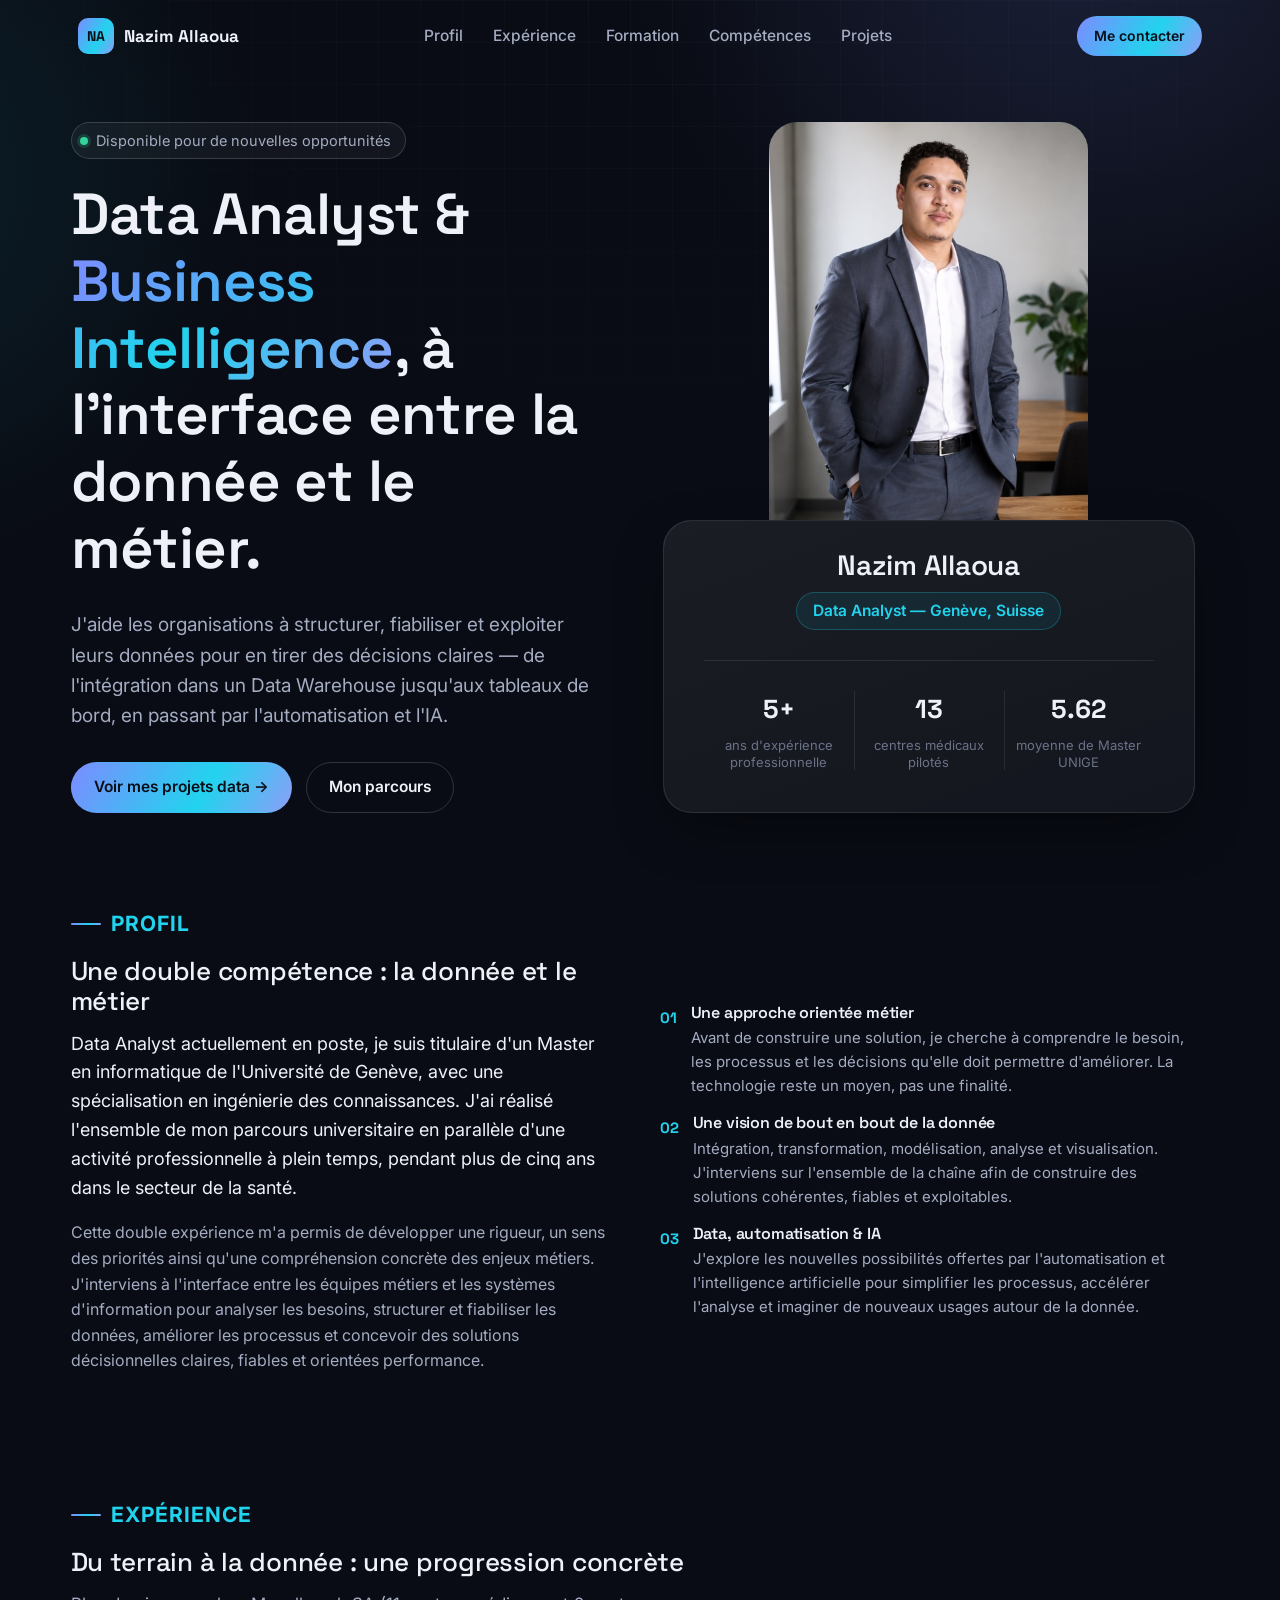
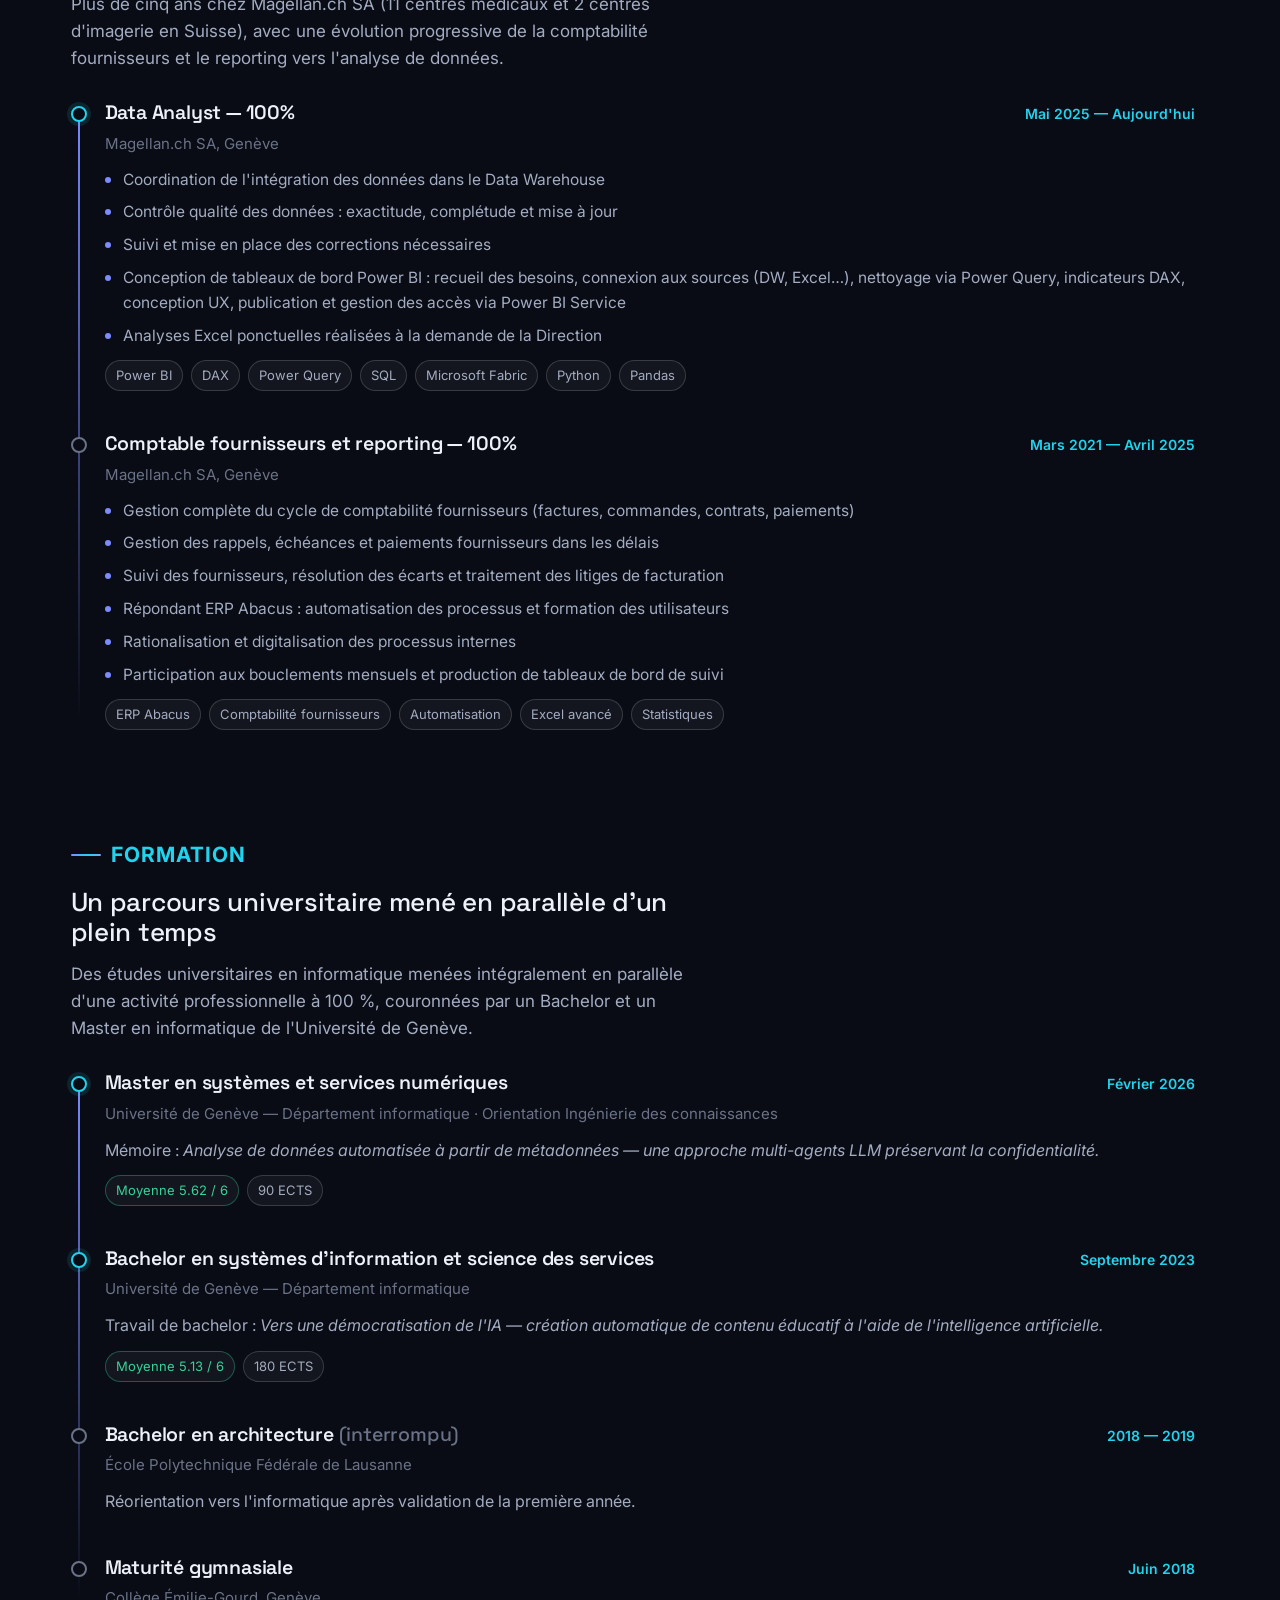
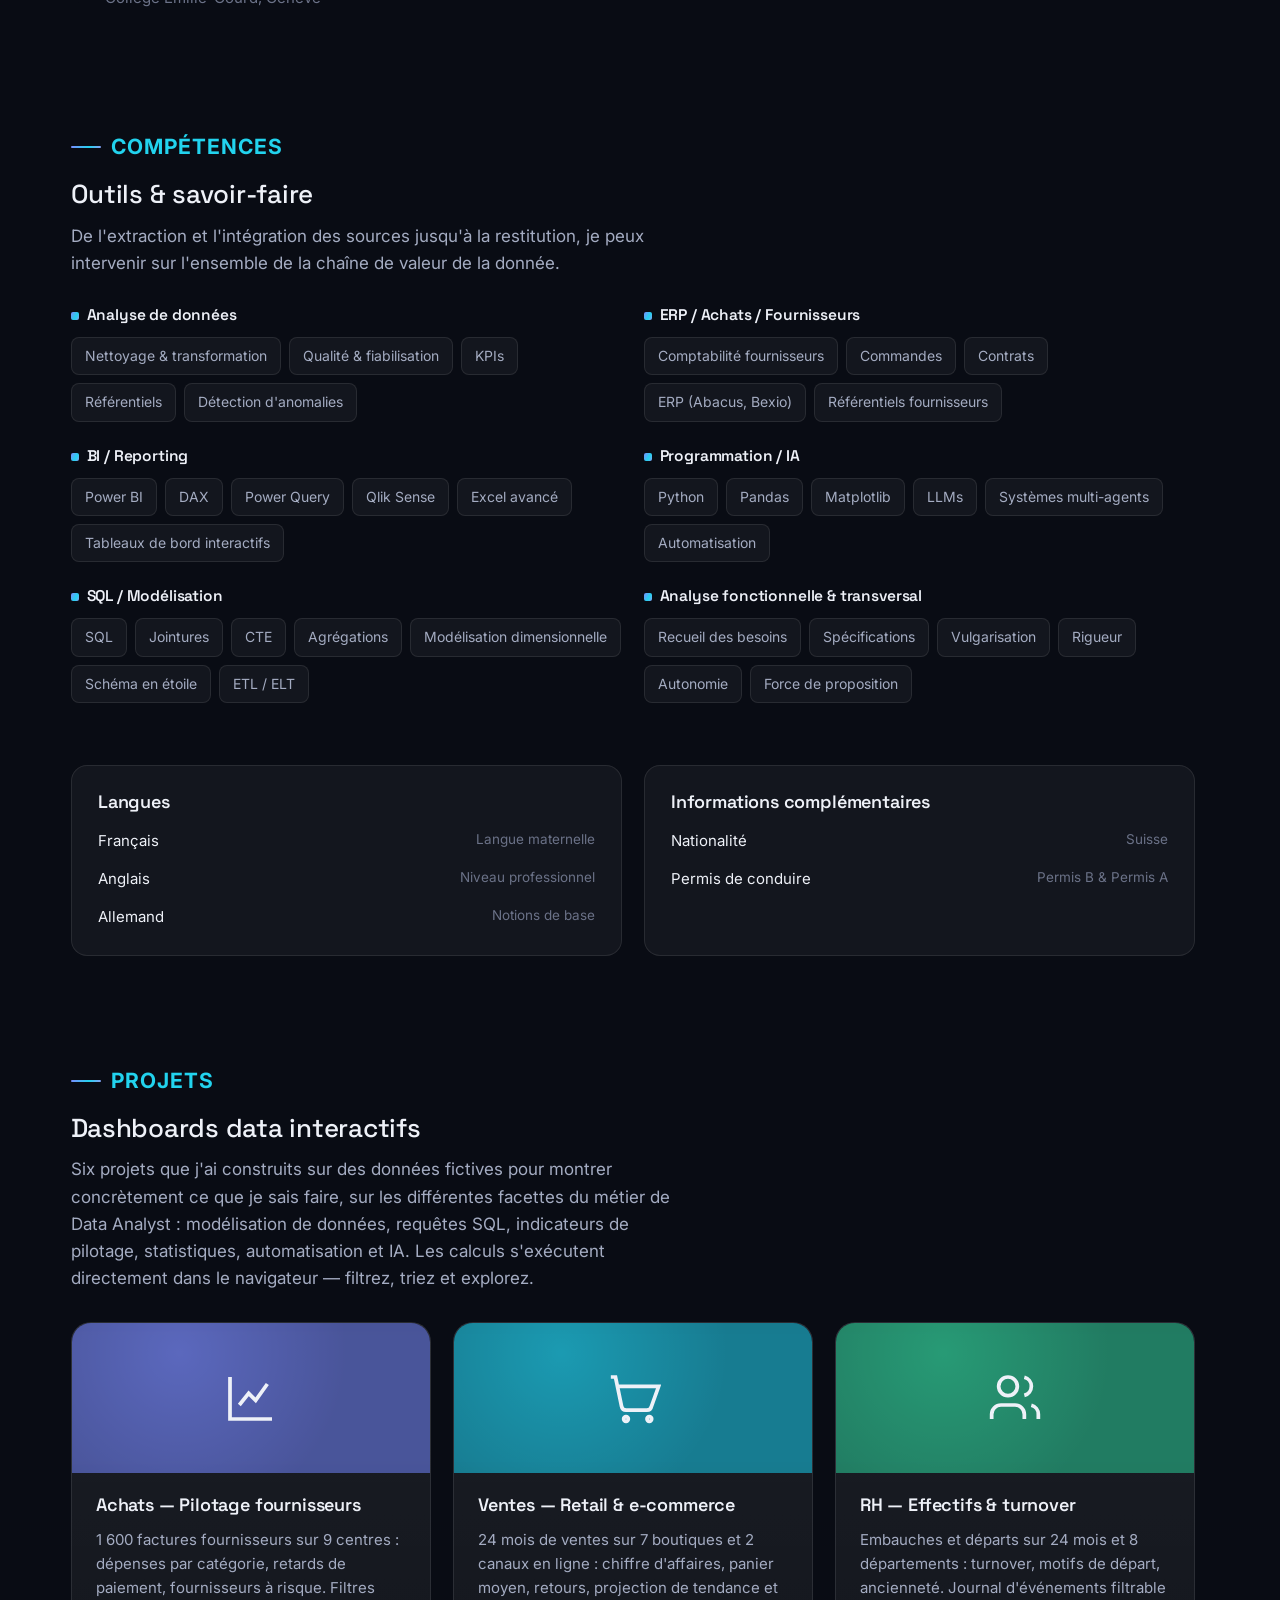
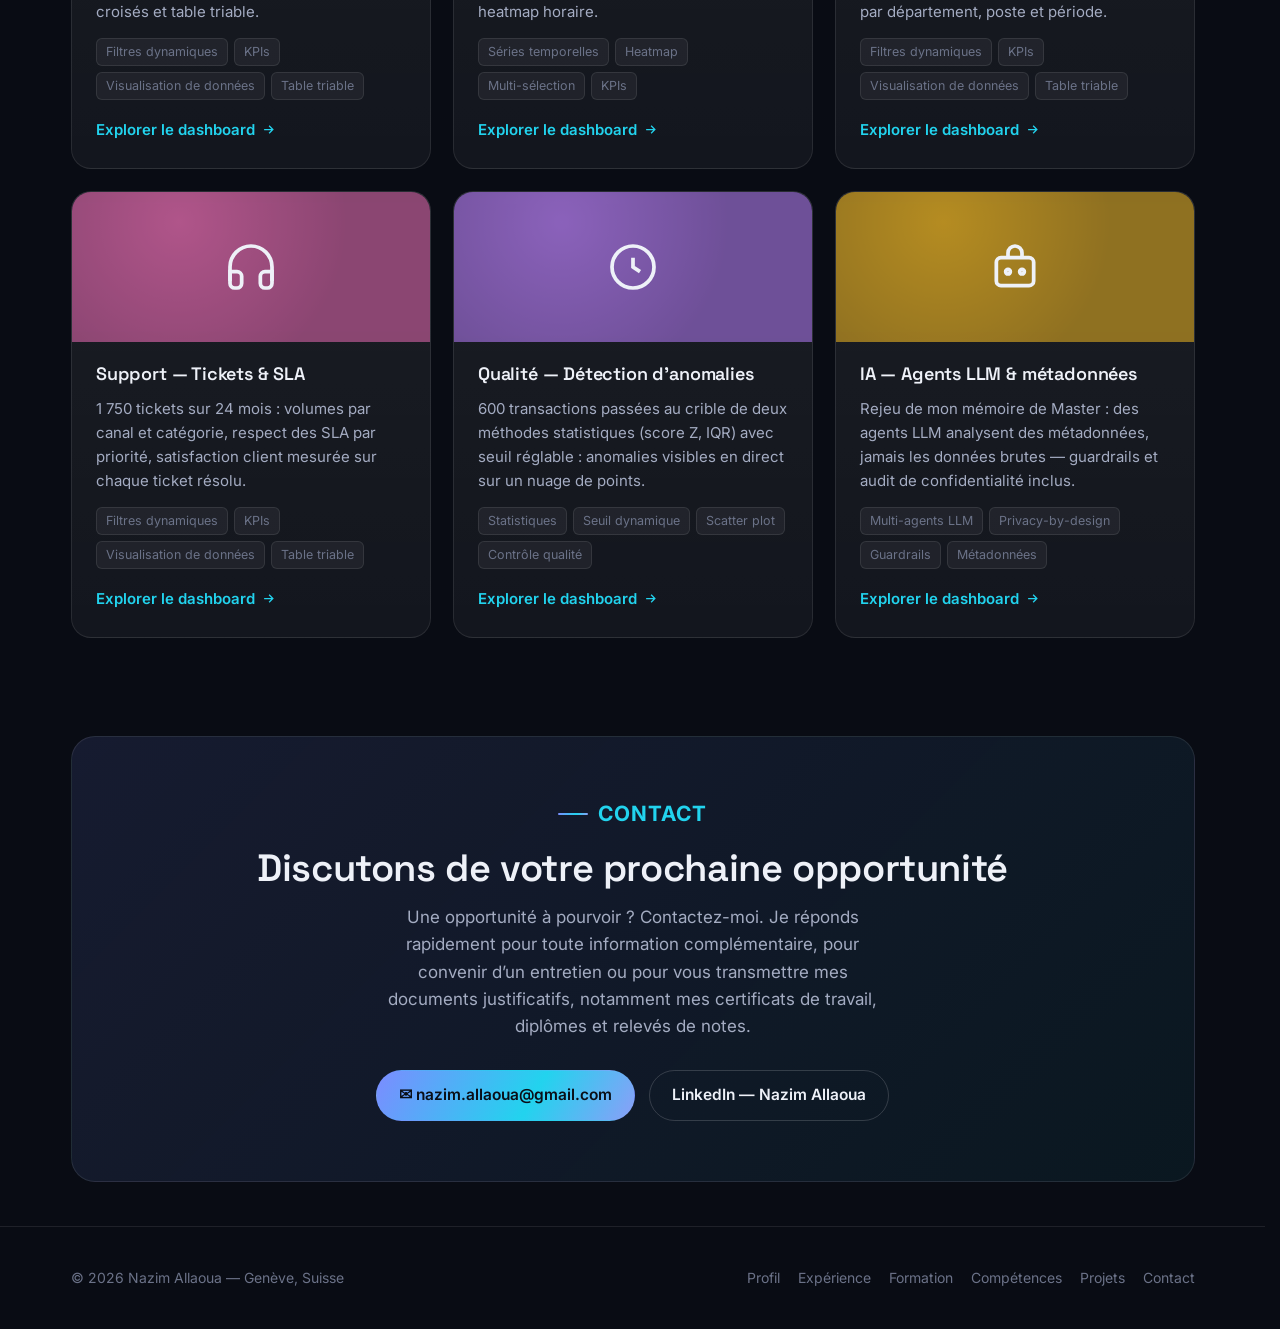
==== index.html @ 0310b70c "Initial portfolio" ====
<!DOCTYPE html>
<html lang="fr">
<head>
<meta charset="UTF-8">
<meta name="viewport" content="width=device-width, initial-scale=1.0">
<title>Nazim Allaoua — Data Analyst &amp; Business Intelligence</title>
<meta name="description" content="Data Analyst &amp; Business Intelligence à Genève. Master en systèmes et services numériques (UNIGE), spécialisation ingénierie des connaissances. Portfolio et projets data interactifs.">
<link rel="icon" href="data:image/svg+xml,%3Csvg xmlns='http://www.w3.org/2000/svg' viewBox='0 0 64 64'%3E%3Cdefs%3E%3ClinearGradient id='g' x1='0' y1='0' x2='1' y2='1'%3E%3Cstop offset='0' stop-color='%237c8cff'/%3E%3Cstop offset='1' stop-color='%2322d3ee'/%3E%3C/linearGradient%3E%3C/defs%3E%3Crect width='64' height='64' rx='16' fill='url(%23g)'/%3E%3Ctext x='32' y='42' font-family='Arial' font-weight='800' font-size='28' fill='%230a0e17' text-anchor='middle'%3ENA%3C/text%3E%3C/svg%3E">
<link rel="preconnect" href="https://fonts.googleapis.com">
<link rel="preconnect" href="https://fonts.gstatic.com" crossorigin>
<link href="https://fonts.googleapis.com/css2?family=Inter:wght@400;500;600;700&family=Space+Grotesk:wght@500;600;700;800&display=swap" rel="stylesheet">
<link rel="stylesheet" href="css/style.css?v=3">
</head>
<body>

<nav class="nav">
  <div class="container">
    <a href="#top" class="brand"><span class="brand-mark">NA</span> Nazim Allaoua</a>
    <button class="nav-toggle" aria-label="Menu">
      <svg width="17" height="17" viewBox="0 0 24 24" fill="none" stroke="currentColor" stroke-width="2"><path d="M3 6h18M3 12h18M3 18h18"/></svg>
      <span>Menu</span>
    </button>
    <ul class="nav-links">
      <li><a href="#profil">Profil</a></li>
      <li><a href="#experience">Expérience</a></li>
      <li><a href="#formation">Formation</a></li>
      <li><a href="#competences">Compétences</a></li>
      <li><a href="#projets">Projets</a></li>
      <li class="nav-contact"><a href="#contact" class="nav-cta">Me contacter</a></li>
    </ul>
    <div class="nav-actions">
      <a href="#contact" class="btn btn-primary btn-sm btn-cv">Me contacter</a>
    </div>
  </div>
</nav>

<header id="top" class="hero">
  <div class="container hero-grid">
    <div class="hero-copy">
      <div class="hero-tag reveal"><span class="dot"></span> Disponible pour de nouvelles opportunités</div>
      <h1 class="reveal">Data Analyst &amp; <span class="grad">Business Intelligence</span>, à l'interface entre la donnée et le métier.</h1>
      <p class="hero-lead reveal">J'aide les organisations à structurer, fiabiliser et exploiter leurs données pour en tirer des décisions claires — de l'intégration dans un Data Warehouse jusqu'aux tableaux de bord, en passant par l'automatisation et l'IA.</p>
      <div class="hero-cta reveal">
        <a href="#projets" class="btn btn-primary">Voir mes projets data →</a>
        <a href="#experience" class="btn btn-ghost">Mon parcours</a>
      </div>
    </div>
    <div class="hero-card reveal">
      <div class="hero-photo-frame"><img class="hero-photo" src="assets/portrait-full-700.jpg" srcset="assets/portrait-full-700.jpg 700w, assets/portrait-full-1000.jpg 1000w" sizes="(max-width: 640px) 100vw, 560px" alt="Portrait de Nazim Allaoua" width="1122" height="1402"></div>
      <div class="hero-card-body">
        <h3>Nazim Allaoua</h3>
        <div class="role">Data Analyst — Genève, Suisse</div>

        <div class="hero-stats">
          <div class="hero-stat"><strong data-count="5" data-suffix="+">0</strong><span>ans d'expérience professionnelle</span></div>
          <div class="hero-stat"><strong data-count="13">0</strong><span>centres médicaux pilotés</span></div>
          <div class="hero-stat"><strong data-count="5.62" data-decimals="2">0</strong><span>moyenne de Master UNIGE</span></div>
        </div>
      </div>
    </div>
  </div>
</header>

<section id="profil">
  <div class="container about-grid">
    <div class="reveal">
      <div class="eyebrow">Profil</div>
      <h2>Une double compétence : la donnée et le métier</h2>
      <p class="about-lead">Data Analyst actuellement en poste, je suis titulaire d'un Master en informatique de l'Université de Genève, avec une spécialisation en ingénierie des connaissances. J'ai réalisé l'ensemble de mon parcours universitaire en parallèle d'une activité professionnelle à plein temps, pendant plus de cinq ans dans le secteur de la santé.</p>
      <p>Cette double expérience m'a permis de développer une rigueur, un sens des priorités ainsi qu'une compréhension concrète des enjeux métiers. J'interviens à l'interface entre les équipes métiers et les systèmes d'information pour analyser les besoins, structurer et fiabiliser les données, améliorer les processus et concevoir des solutions décisionnelles claires, fiables et orientées performance.</p>
    </div>
    <div class="about-points reveal">
      <div class="about-point">
        <span class="num">01</span>
        <div><h4>Une approche orientée métier</h4><p>Avant de construire une solution, je cherche à comprendre le besoin, les processus et les décisions qu'elle doit permettre d'améliorer. La technologie reste un moyen, pas une finalité.</p></div>
      </div>
      <div class="about-point">
        <span class="num">02</span>
        <div><h4>Une vision de bout en bout de la donnée</h4><p>Intégration, transformation, modélisation, analyse et visualisation. J'interviens sur l'ensemble de la chaîne afin de construire des solutions cohérentes, fiables et exploitables.</p></div>
      </div>
      <div class="about-point">
        <span class="num">03</span>
        <div><h4>Data, automatisation &amp; IA</h4><p>J'explore les nouvelles possibilités offertes par l'automatisation et l'intelligence artificielle pour simplifier les processus, accélérer l'analyse et imaginer de nouveaux usages autour de la donnée.</p></div>
      </div>
    </div>
  </div>
</section>

<section id="experience">
  <div class="container">
    <div class="section-head reveal">
      <div class="eyebrow">Expérience</div>
      <h2>Du terrain à la donnée : une progression concrète</h2>
      <p>Plus de cinq ans chez Magellan.ch SA (11 centres médicaux et 2 centres d'imagerie en Suisse), avec une évolution progressive de la comptabilité fournisseurs et le reporting vers l'analyse de données.</p>
    </div>
    <div class="timeline reveal">
      <div class="tl-item">
        <div class="tl-dot"></div>
        <div class="tl-head"><h3>Data Analyst — 100%</h3><span class="tl-period">Mai 2025 — Aujourd'hui</span></div>
        <div class="tl-org">Magellan.ch SA, Genève</div>
        <ul>
          <li>Coordination de l'intégration des données dans le Data Warehouse</li>
          <li>Contrôle qualité des données : exactitude, complétude et mise à jour</li>
          <li>Suivi et mise en place des corrections nécessaires</li>
          <li>Conception de tableaux de bord Power BI : recueil des besoins, connexion aux sources (DW, Excel…), nettoyage via Power Query, indicateurs DAX, conception UX, publication et gestion des accès via Power BI Service</li>
          <li>Analyses Excel ponctuelles réalisées à la demande de la Direction</li>
        </ul>
        <div class="tl-badges"><span class="badge">Power BI</span><span class="badge">DAX</span><span class="badge">Power Query</span><span class="badge">SQL</span><span class="badge">Microsoft Fabric</span><span class="badge">Python</span><span class="badge">Pandas</span></div>
      </div>
      <div class="tl-item dim">
        <div class="tl-dot"></div>
        <div class="tl-head"><h3>Comptable fournisseurs et reporting — 100%</h3><span class="tl-period">Mars 2021 — Avril 2025</span></div>
        <div class="tl-org">Magellan.ch SA, Genève</div>
        <ul>
          <li>Gestion complète du cycle de comptabilité fournisseurs (factures, commandes, contrats, paiements)</li>
          <li>Gestion des rappels, échéances et paiements fournisseurs dans les délais</li>
          <li>Suivi des fournisseurs, résolution des écarts et traitement des litiges de facturation</li>
          <li>Répondant ERP Abacus : automatisation des processus et formation des utilisateurs</li>
          <li>Rationalisation et digitalisation des processus internes</li>
          <li>Participation aux bouclements mensuels et production de tableaux de bord de suivi</li>
        </ul>
        <div class="tl-badges"><span class="badge">ERP Abacus</span><span class="badge">Comptabilité fournisseurs</span><span class="badge">Automatisation</span><span class="badge">Excel avancé</span><span class="badge">Statistiques</span></div>
      </div>
    </div>
  </div>
</section>

<section id="formation">
  <div class="container">
    <div class="section-head reveal">
      <div class="eyebrow">Formation</div>
      <h2>Un parcours universitaire mené en parallèle d'un plein temps</h2>
      <p>Des études universitaires en informatique menées intégralement en parallèle d'une activité professionnelle à 100 %, couronnées par un Bachelor et un Master en informatique de l'Université de Genève.</p>
    </div>
    <div class="timeline reveal">
      <div class="tl-item">
        <div class="tl-dot"></div>
        <div class="tl-head"><h3>Master en systèmes et services numériques</h3><span class="tl-period">Février 2026</span></div>
        <div class="tl-org">Université de Genève — Département informatique · Orientation Ingénierie des connaissances</div>
        <p style="margin-bottom:10px">Mémoire : <em>Analyse de données automatisée à partir de métadonnées — une approche multi-agents LLM préservant la confidentialité.</em></p>
        <div class="tl-badges"><span class="badge grade">Moyenne 5.62 / 6</span><span class="badge">90 ECTS</span></div>
      </div>
      <div class="tl-item">
        <div class="tl-dot"></div>
        <div class="tl-head"><h3>Bachelor en systèmes d'information et science des services</h3><span class="tl-period">Septembre 2023</span></div>
        <div class="tl-org">Université de Genève — Département informatique</div>
        <p style="margin-bottom:10px">Travail de bachelor : <em>Vers une démocratisation de l'IA — création automatique de contenu éducatif à l'aide de l'intelligence artificielle.</em></p>
        <div class="tl-badges"><span class="badge grade">Moyenne 5.13 / 6</span><span class="badge">180 ECTS</span></div>
      </div>
      <div class="tl-item dim">
        <div class="tl-dot"></div>
        <div class="tl-head"><h3>Bachelor en architecture <span style="color:var(--text-faint); font-weight:500;">(interrompu)</span></h3><span class="tl-period">2018 — 2019</span></div>
        <div class="tl-org">École Polytechnique Fédérale de Lausanne</div>
        <p style="margin:0">Réorientation vers l'informatique après validation de la première année.</p>
      </div>
      <div class="tl-item dim">
        <div class="tl-dot"></div>
        <div class="tl-head"><h3>Maturité gymnasiale</h3><span class="tl-period">Juin 2018</span></div>
        <div class="tl-org">Collège Émilie-Gourd, Genève</div>
      </div>
    </div>
  </div>
</section>

<section id="competences">
  <div class="container">
    <div class="section-head reveal">
      <div class="eyebrow">Compétences</div>
      <h2>Outils &amp; savoir-faire</h2>
      <p>De l'extraction et l'intégration des sources jusqu'à la restitution, je peux intervenir sur l'ensemble de la chaîne de valeur de la donnée.</p>
    </div>
    <div class="grid-2 reveal">
      <div>
        <div class="skill-cat">
          <h4>Analyse de données</h4>
          <div class="chip-row">
            <span class="chip">Nettoyage &amp; transformation</span><span class="chip">Qualité &amp; fiabilisation</span>
            <span class="chip">KPIs</span><span class="chip">Référentiels</span><span class="chip">Détection d'anomalies</span>
          </div>
        </div>
        <div class="skill-cat">
          <h4>BI / Reporting</h4>
          <div class="chip-row">
            <span class="chip">Power BI</span><span class="chip">DAX</span><span class="chip">Power Query</span>
            <span class="chip">Qlik Sense</span><span class="chip">Excel avancé</span><span class="chip">Tableaux de bord interactifs</span>
          </div>
        </div>
        <div class="skill-cat">
          <h4>SQL / Modélisation</h4>
          <div class="chip-row">
            <span class="chip">SQL</span><span class="chip">Jointures</span><span class="chip">CTE</span>
            <span class="chip">Agrégations</span><span class="chip">Modélisation dimensionnelle</span><span class="chip">Schéma en étoile</span><span class="chip">ETL / ELT</span>
          </div>
        </div>
      </div>
      <div>
        <div class="skill-cat">
          <h4>ERP / Achats / Fournisseurs</h4>
          <div class="chip-row">
            <span class="chip">Comptabilité fournisseurs</span><span class="chip">Commandes</span><span class="chip">Contrats</span>
            <span class="chip">ERP (Abacus, Bexio)</span><span class="chip">Référentiels fournisseurs</span>
          </div>
        </div>
        <div class="skill-cat">
          <h4>Programmation / IA</h4>
          <div class="chip-row">
            <span class="chip">Python</span><span class="chip">Pandas</span><span class="chip">Matplotlib</span>
            <span class="chip">LLMs</span><span class="chip">Systèmes multi-agents</span><span class="chip">Automatisation</span>
          </div>
        </div>
        <div class="skill-cat">
          <h4>Analyse fonctionnelle &amp; transversal</h4>
          <div class="chip-row">
            <span class="chip">Recueil des besoins</span><span class="chip">Spécifications</span><span class="chip">Vulgarisation</span>
            <span class="chip">Rigueur</span><span class="chip">Autonomie</span><span class="chip">Force de proposition</span>
          </div>
        </div>
      </div>
    </div>
    <div class="grid-2 reveal" style="margin-top:36px;">
      <div class="card">
        <h3 style="margin-bottom:16px;">Langues</h3>
        <div class="lang-row"><span>Français</span><span>Langue maternelle</span></div>
        <div class="lang-row"><span>Anglais</span><span>Niveau professionnel</span></div>
        <div class="lang-row" style="margin-bottom:0;"><span>Allemand</span><span>Notions de base</span></div>
      </div>
      <div class="card">
        <h3 style="margin-bottom:16px;">Informations complémentaires</h3>
        <div class="lang-row"><span>Nationalité</span><span>Suisse</span></div>
        <div class="lang-row" style="margin-bottom:0;"><span>Permis de conduire</span><span>Permis B &amp; Permis A </span></div>
      </div>
    </div>
  </div>
</section>

<section id="projets">
  <div class="container">
    <div class="section-head reveal">
      <div class="eyebrow">Projets</div>
      <h2>Dashboards data interactifs</h2>
      <p>Six projets que j'ai construits sur des données fictives pour montrer concrètement ce que je sais faire, sur les différentes facettes du métier de Data Analyst : modélisation de données, requêtes SQL, indicateurs de pilotage, statistiques, automatisation et IA. Les calculs s'exécutent directement dans le navigateur — filtrez, triez et explorez.</p>
    </div>
    <div class="grid-3 reveal reveal-stagger">
      <a class="proj-card" href="projects/achats.html" style="--i:0">
        <div class="proj-thumb" style="background:radial-gradient(circle at 30% 20%, rgba(124,140,255,.35), transparent 60%), #0d1220;">
          <div class="glow" style="background:#7c8cff;"></div>
          <svg viewBox="0 0 24 24" fill="none" stroke="currentColor" stroke-width="1.6"><path d="M3 3v18h18"/><path d="M7 15l4-5 3 3 5-7"/></svg>
        </div>
        <div class="proj-body">
          <h3>Achats — Pilotage fournisseurs</h3>
          <p>1 600 factures fournisseurs sur 9 centres : dépenses par catégorie, retards de paiement, fournisseurs à risque. Filtres croisés et table triable.</p>
          <div class="proj-tags"><span>Filtres dynamiques</span><span>KPIs</span><span>Visualisation de données</span><span>Table triable</span></div>
          <span class="proj-link">Explorer le dashboard <svg viewBox="0 0 24 24" fill="none" stroke="currentColor" stroke-width="2"><path d="M5 12h14M13 6l6 6-6 6"/></svg></span>
        </div>
      </a>
      <a class="proj-card" href="projects/ventes.html" style="--i:1">
        <div class="proj-thumb" style="background:radial-gradient(circle at 30% 20%, rgba(34,211,238,.35), transparent 60%), #0d1220;">
          <div class="glow" style="background:#22d3ee;"></div>
          <svg viewBox="0 0 24 24" fill="none" stroke="currentColor" stroke-width="1.6"><circle cx="9" cy="21" r="1"/><circle cx="19" cy="21" r="1"/><path d="M2.5 3h2l2.6 12.6a2 2 0 0 0 2 1.6h8.8a2 2 0 0 0 2-1.6L23 7H6"/></svg>
        </div>
        <div class="proj-body">
          <h3>Ventes — Retail &amp; e-commerce</h3>
          <p>24 mois de ventes sur 7 boutiques et 2 canaux en ligne : chiffre d'affaires, panier moyen, retours, projection de tendance et heatmap horaire.</p>
          <div class="proj-tags"><span>Séries temporelles</span><span>Heatmap</span><span>Multi-sélection</span><span>KPIs</span></div>
          <span class="proj-link">Explorer le dashboard <svg viewBox="0 0 24 24" fill="none" stroke="currentColor" stroke-width="2"><path d="M5 12h14M13 6l6 6-6 6"/></svg></span>
        </div>
      </a>
      <a class="proj-card" href="projects/rh.html" style="--i:2">
        <div class="proj-thumb" style="background:radial-gradient(circle at 30% 20%, rgba(52,211,153,.35), transparent 60%), #0d1220;">
          <div class="glow" style="background:#34d399;"></div>
          <svg viewBox="0 0 24 24" fill="none" stroke="currentColor" stroke-width="1.6"><path d="M16 21v-2a4 4 0 0 0-4-4H6a4 4 0 0 0-4 4v2"/><circle cx="9" cy="7" r="4"/><path d="M22 21v-2a4 4 0 0 0-3-3.87"/><path d="M16 3.13a4 4 0 0 1 0 7.75"/></svg>
        </div>
        <div class="proj-body">
          <h3>RH — Effectifs &amp; turnover</h3>
          <p>Embauches et départs sur 24 mois et 8 départements : turnover, motifs de départ, ancienneté. Journal d'événements filtrable par département, poste et période.</p>
          <div class="proj-tags"><span>Filtres dynamiques</span><span>KPIs</span><span>Visualisation de données</span><span>Table triable</span></div>
          <span class="proj-link">Explorer le dashboard <svg viewBox="0 0 24 24" fill="none" stroke="currentColor" stroke-width="2"><path d="M5 12h14M13 6l6 6-6 6"/></svg></span>
        </div>
      </a>
      <a class="proj-card" href="projects/support.html" style="--i:3">
        <div class="proj-thumb" style="background:radial-gradient(circle at 30% 20%, rgba(244,114,182,.35), transparent 60%), #0d1220;">
          <div class="glow" style="background:#f472b6;"></div>
          <svg viewBox="0 0 24 24" fill="none" stroke="currentColor" stroke-width="1.6"><path d="M3 18v-6a9 9 0 0 1 18 0v6"/><path d="M21 19a2 2 0 0 1-2 2h-1a2 2 0 0 1-2-2v-3a2 2 0 0 1 2-2h3zM3 19a2 2 0 0 0 2 2h1a2 2 0 0 0 2-2v-3a2 2 0 0 0-2-2H3z"/></svg>
        </div>
        <div class="proj-body">
          <h3>Support — Tickets &amp; SLA</h3>
          <p>1 750 tickets sur 24 mois : volumes par canal et catégorie, respect des SLA par priorité, satisfaction client mesurée sur chaque ticket résolu.</p>
          <div class="proj-tags"><span>Filtres dynamiques</span><span>KPIs</span><span>Visualisation de données</span><span>Table triable</span></div>
          <span class="proj-link">Explorer le dashboard <svg viewBox="0 0 24 24" fill="none" stroke="currentColor" stroke-width="2"><path d="M5 12h14M13 6l6 6-6 6"/></svg></span>
        </div>
      </a>
      <a class="proj-card" href="projects/qualite-donnees.html" style="--i:4">
        <div class="proj-thumb" style="background:radial-gradient(circle at 30% 20%, rgba(192,132,252,.35), transparent 60%), #0d1220;">
          <div class="glow" style="background:#c084fc;"></div>
          <svg viewBox="0 0 24 24" fill="none" stroke="currentColor" stroke-width="1.6"><circle cx="12" cy="12" r="9"/><path d="M12 8v4l3 2"/></svg>
        </div>
        <div class="proj-body">
          <h3>Qualité — Détection d'anomalies</h3>
          <p>600 transactions passées au crible de deux méthodes statistiques (score Z, IQR) avec seuil réglable : anomalies visibles en direct sur un nuage de points.</p>
          <div class="proj-tags"><span>Statistiques</span><span>Seuil dynamique</span><span>Scatter plot</span><span>Contrôle qualité</span></div>
          <span class="proj-link">Explorer le dashboard <svg viewBox="0 0 24 24" fill="none" stroke="currentColor" stroke-width="2"><path d="M5 12h14M13 6l6 6-6 6"/></svg></span>
        </div>
      </a>
      <a class="proj-card" href="projects/ia.html" style="--i:5">
        <div class="proj-thumb" style="background:radial-gradient(circle at 30% 20%, rgba(251,191,36,.35), transparent 60%), #0d1220;">
          <div class="glow" style="background:#fbbf24;"></div>
          <svg viewBox="0 0 24 24" fill="none" stroke="currentColor" stroke-width="1.6"><rect x="4" y="8" width="16" height="12" rx="2"/><path d="M9 8V6a3 3 0 0 1 6 0v2"/><circle cx="9" cy="14" r="1"/><circle cx="15" cy="14" r="1"/></svg>
        </div>
        <div class="proj-body">
          <h3>IA — Agents LLM &amp; métadonnées</h3>
          <p>Rejeu de mon mémoire de Master : des agents LLM analysent des métadonnées, jamais les données brutes — guardrails et audit de confidentialité inclus.</p>
          <div class="proj-tags"><span>Multi-agents LLM</span><span>Privacy-by-design</span><span>Guardrails</span><span>Métadonnées</span></div>
          <span class="proj-link">Explorer le dashboard <svg viewBox="0 0 24 24" fill="none" stroke="currentColor" stroke-width="2"><path d="M5 12h14M13 6l6 6-6 6"/></svg></span>
        </div>
      </a>
    </div>
  </div>
</section>

<section id="contact" class="tight">
  <div class="container">
    <div class="contact-box reveal">
      <div class="eyebrow" style="justify-content:center;">Contact</div>
      <h2>Discutons de votre prochaine opportunité</h2>
      <p>Une opportunité à pourvoir ? Contactez-moi. Je réponds rapidement pour toute information complémentaire, pour convenir d’un entretien ou pour vous transmettre mes documents justificatifs, notamment mes certificats de travail, diplômes et relevés de notes.</p>
      <div class="contact-actions">
        <a href="mailto:nazim.allaoua@gmail.com" class="btn btn-primary">✉ nazim.allaoua@gmail.com</a>
        <a href="https://www.linkedin.com/in/nazim-allaoua" target="_blank" rel="noopener" class="btn btn-ghost">LinkedIn — Nazim Allaoua</a>
      </div>
    </div>
  </div>
</section>

<footer>
  <div class="container">
    <p>© 2026 Nazim Allaoua — Genève, Suisse</p>
    <div class="foot-links">
      <a href="#profil">Profil</a>
      <a href="#experience">Expérience</a>
      <a href="#formation">Formation</a>
      <a href="#competences">Compétences</a>
      <a href="#projets">Projets</a>
      <a href="#contact">Contact</a>
    </div>
  </div>
</footer>

<script src="js/main.js?v=3"></script>
</body>
</html>
---- css/style.css ----
/* ==========================================================================
   ALLAOUA Nazim — Portfolio — Design system
   ========================================================================== */

:root {
  --bg: #090c14;
  --bg-alt: #0d1220;
  --surface: rgba(255, 255, 255, 0.045);
  --surface-strong: rgba(255, 255, 255, 0.07);
  --border: rgba(255, 255, 255, 0.09);
  --border-strong: rgba(255, 255, 255, 0.16);
  --text: #eef1f8;
  --text-dim: #a4acc2;
  --text-faint: #6b7288;
  --accent: #7c8cff;
  --accent-2: #22d3ee;
  --accent-3: #c084fc;
  --good: #34d399;
  --warn: #fbbf24;
  --bad: #f87171;
  --radius: 16px;
  --radius-sm: 10px;
  --shadow: 0 20px 60px -20px rgba(0, 0, 0, 0.6);
  --maxw: 1180px;
  --grad: linear-gradient(120deg, var(--accent) 0%, var(--accent-2) 60%, var(--accent-3) 120%);
}

* { box-sizing: border-box; }
html { scroll-behavior: smooth; scrollbar-gutter: stable; }

body {
  margin: 0;
  background: var(--bg);
  color: var(--text);
  font-family: "Inter", -apple-system, BlinkMacSystemFont, "Segoe UI", sans-serif;
  font-size: 16px;
  line-height: 1.6;
  -webkit-font-smoothing: antialiased;
  overflow-x: hidden;
}

body::before {
  content: "";
  position: fixed;
  inset: 0;
  z-index: -2;
  background:
    radial-gradient(60vw 60vw at 85% -10%, rgba(124, 140, 255, 0.16), transparent 60%),
    radial-gradient(50vw 50vw at -10% 20%, rgba(34, 211, 238, 0.10), transparent 60%),
    var(--bg);
}

body::after {
  content: "";
  position: fixed;
  inset: 0;
  z-index: -1;
  background-image:
    linear-gradient(rgba(255, 255, 255, 0.028) 1px, transparent 1px),
    linear-gradient(90deg, rgba(255, 255, 255, 0.028) 1px, transparent 1px);
  background-size: 42px 42px;
  mask-image: radial-gradient(80% 60% at 50% 0%, black, transparent 90%);
}

h1, h2, h3, h4 {
  font-family: "Space Grotesk", "Inter", sans-serif;
  font-weight: 600;
  line-height: 1.15;
  margin: 0 0 .5em;
  letter-spacing: -0.01em;
}

p { margin: 0 0 1em; color: var(--text-dim); }
a { color: inherit; text-decoration: none; }
img { max-width: 100%; display: block; }
ul { margin: 0; padding: 0; list-style: none; }

.container {
  max-width: var(--maxw);
  margin: 0 auto;
  padding: 0 28px;
}

section { position: relative; padding: 54px 0; }
/* Ancres : compense la hauteur de la nav fixe pour que le titre de section reste visible */
[id] { scroll-margin-top: 20px; }
section.tight { padding: 44px 0; }

.eyebrow {
  display: inline-flex;
  align-items: center;
  gap: 10px;
  font-size: 21px;
  font-weight: 700;
  letter-spacing: 0.05em;
  text-transform: uppercase;
  color: var(--accent-2);
  margin-bottom: 16px;
}
.eyebrow::before {
  content: "";
  width: 30px;
  height: 2px;
  background: var(--grad);
  border-radius: 2px;
}

.section-head { max-width: 620px; margin-bottom: 30px; }
.section-head h2 { font-size: clamp(20px, 2.4vw, 26px); font-weight: 500; color: var(--text); }
.section-head p { font-size: 17px; }

/* ---------- Buttons ---------- */
.btn {
  display: inline-flex;
  align-items: center;
  gap: 8px;
  padding: 12px 22px;
  border-radius: 999px;
  font-weight: 600;
  font-size: 15.5px;
  border: 1px solid var(--border-strong);
  background: var(--surface);
  color: var(--text);
  cursor: pointer;
  transition: transform .18s ease, border-color .18s ease, background .18s ease, box-shadow .18s ease;
  white-space: nowrap;
}
.btn:hover { transform: translateY(-2px); border-color: var(--accent); box-shadow: 0 10px 30px -12px rgba(124,140,255,.5); }
.btn-primary {
  background: var(--grad);
  border-color: transparent;
  color: #0a0e17;
}
.btn-primary:hover { box-shadow: 0 12px 34px -10px rgba(124,140,255,.6); }
.btn-ghost { background: transparent; }
.btn-sm { padding: 8px 16px; font-size: 14px; }

/* ---------- Nav ---------- */
.nav {
  position: fixed;
  top: 0; left: 0; right: 0;
  z-index: 100;
  padding: 16px 0;
  transition: background .25s ease, border-color .25s ease, padding .25s ease;
  border-bottom: 1px solid transparent;
}
.nav.scrolled {
  background: rgba(9, 12, 20, 0.78);
  backdrop-filter: blur(14px) saturate(140%);
  border-bottom: 1px solid var(--border);
  padding: 12px 0;
}
.nav .container { display: flex; align-items: center; justify-content: space-between; gap: 20px; }
.brand { display: flex; align-items: center; gap: 10px; font-family: "Space Grotesk", sans-serif; font-weight: 700; font-size: 17px; white-space: nowrap; flex-shrink: 0; }
@media (max-width: 1100px) { .nav-links { gap: 20px; } .nav-links a { font-size: 14.5px; } }
.brand-mark {
  width: 36px; height: 36px; border-radius: 10px;
  background: var(--grad);
  display: flex; align-items: center; justify-content: center;
  color: #0a0e17; font-weight: 800; font-size: 14px;
}
.nav-links { display: flex; align-items: center; gap: 30px; }
.nav-links a { font-size: 15.5px; color: var(--text-dim); font-weight: 500; transition: color .15s ease; position: relative; }
.nav-links a:hover { color: var(--text); }
.nav-links a.active { color: var(--text); }
.nav-links a.active::after {
  content: ""; position: absolute; left: 0; right: 0; bottom: -8px; height: 2px;
  background: var(--grad); border-radius: 2px;
}
.nav-actions { display: flex; align-items: center; gap: 12px; }
.nav-toggle { display: none; }
/* « Contact » est redondant avec le bouton « Me contacter » sur desktop ;
   on ne le garde que dans le menu mobile, où le bouton est masqué */
.nav-contact { display: none; }
@media (max-width: 860px) { .nav-contact { display: block; } }

@media (max-width: 860px) {
  .nav-links { position: fixed; top: 66px; left: 16px; right: 16px; flex-direction: column; align-items: stretch; gap: 4px;
    background: rgba(13,18,32,.97); border: 1px solid var(--border); border-radius: var(--radius); padding: 12px; backdrop-filter: blur(16px);
    box-shadow: var(--shadow);
    transform: translateY(-12px); opacity: 0; pointer-events: none; transition: all .2s ease; }
  .nav-links.open { transform: translateY(0); opacity: 1; pointer-events: auto; }
  .nav-links a { padding: 13px 14px; border-radius: 9px; font-size: 15.5px; }
  .nav-links a:hover { background: var(--surface); }
  .nav-links a.active { background: var(--surface); color: var(--accent-2); }
  .nav-links a.active::after { left: 0; right: auto; top: 8px; bottom: 8px; width: 3px; height: auto; border-radius: 2px; }
  .nav-links .nav-contact { margin-top: 8px; padding-top: 12px; border-top: 1px solid var(--border); }
  .nav-links .nav-cta {
    display: flex; align-items: center; justify-content: center; gap: 8px;
    background: var(--grad); color: #0a0e17; font-weight: 700; text-align: center;
    box-shadow: 0 10px 26px -12px rgba(124,140,255,.55);
  }
  .nav-links .nav-cta:hover { background: var(--grad); opacity: .92; }
  .nav-links .nav-cta.active { background: var(--grad); color: #0a0e17; }
  .nav-links .nav-cta.active::after { display: none; }
  .nav-toggle {
    display: flex; align-items: center; gap: 8px; height: 40px; padding: 0 16px;
    border-radius: 999px; border: 1px solid var(--border-strong); background: var(--surface);
    color: var(--text); font-family: inherit; font-size: 14px; font-weight: 600; cursor: pointer;
    transition: border-color .15s ease, background .15s ease, color .15s ease;
  }
  .nav-toggle:hover { border-color: var(--accent); color: var(--text); }
  .nav-toggle.open { background: var(--surface-strong); border-color: var(--accent); color: var(--accent-2); }
  .nav-actions { display: none; }
}

/* ---------- Hero ---------- */
.hero { padding: 122px 0 40px; }
.hero-grid { display: grid; grid-template-columns: 1fr 1fr; gap: 60px; align-items: start; }
.hero-tag {
  display: inline-flex; align-items: center; gap: 8px; padding: 6px 14px 6px 8px;
  border: 1px solid var(--border-strong); border-radius: 999px; font-size: 14.5px; color: var(--text-dim);
  background: var(--surface); margin-bottom: 22px;
}
.hero-tag .dot { width: 8px; height: 8px; border-radius: 50%; background: var(--good); box-shadow: 0 0 0 3px rgba(52,211,153,.18); }
.hero h1 { font-size: clamp(34px, 5vw, 58px); }
.hero h1 .grad { background: var(--grad); -webkit-background-clip: text; background-clip: text; color: transparent; }
.hero-lead { font-size: 19px; max-width: 560px; }
.hero-cta { display: flex; gap: 14px; flex-wrap: wrap; margin-top: 30px; }

.hero-card {
  position: relative;
  display: flex; flex-direction: column;
  min-height: 0;
}
.hero-photo-frame {
  position: relative;
  align-self: center;
  width: fit-content; max-width: 100%;
  flex: 1; min-height: 0;
  border-radius: 28px 28px 0 0;
  overflow: hidden;
}
.hero-photo { height: 100%; width: auto; max-width: 100%; display: block; }
.hero-card-body {
  position: relative;
  display: flex; flex-direction: column; align-items: center; text-align: center;
  padding: 28px 40px 40px; flex-shrink: 0;
  border-radius: 28px;
  border: 1px solid var(--border);
  background: linear-gradient(160deg, var(--surface-strong), var(--surface));
  box-shadow: var(--shadow);
  overflow: hidden;
}
.hero-card-body::before {
  content: ""; position: absolute; inset: -1px; border-radius: 28px; padding: 1px;
  background: var(--grad); opacity: .35;
  -webkit-mask: linear-gradient(#000 0 0) content-box, linear-gradient(#000 0 0);
  -webkit-mask-composite: xor; mask-composite: exclude; pointer-events: none;
  z-index: 2; pointer-events: none;
}
.hero-card h3 { font-size: 28px; margin-bottom: 10px; }
.hero-card .role {
  display: inline-flex; color: var(--accent-2); font-size: 15.5px; font-weight: 600;
  background: rgba(34,211,238,.08); border: 1px solid rgba(34,211,238,.25);
  padding: 6px 16px; border-radius: 999px; margin-bottom: 30px;
}
.hero-stats { display: flex; width: 100%; margin-top: auto; padding-top: 28px; border-top: 1px solid var(--border); }
.hero-stat { flex: 1; display: flex; flex-direction: column; align-items: center; gap: 6px; padding: 0 8px; position: relative; }
.hero-stat + .hero-stat::before { content: ""; position: absolute; left: 0; top: 2px; bottom: 2px; width: 1px; background: var(--border); }
.hero-stat strong { font-family: "Space Grotesk", sans-serif; font-size: 26px; }
.hero-stat span { font-size: 13px; color: var(--text-faint); line-height: 1.35; }

/* ---------- Cards / grids ---------- */
.grid-2 { display: grid; grid-template-columns: repeat(2, 1fr); gap: 22px; }
.grid-3 { display: grid; grid-template-columns: repeat(3, 1fr); gap: 22px; }
.grid-4 { display: grid; grid-template-columns: repeat(4, 1fr); gap: 18px; }

.card {
  background: var(--surface);
  border: 1px solid var(--border);
  border-radius: var(--radius);
  padding: 26px;
  transition: transform .26s cubic-bezier(.2,.7,.2,1), border-color .26s ease, background .26s ease;
  will-change: transform;
}
.card:hover { transform: translateY(-4px); border-color: var(--border-strong); background: var(--surface-strong); }
.card .icon { width: 44px; height: 44px; border-radius: 12px; display: flex; align-items: center; justify-content: center; background: var(--surface-strong); border: 1px solid var(--border); margin-bottom: 16px; color: var(--accent-2); }
.card h3 { font-size: 18px; margin-bottom: 8px; }
.card p { font-size: 15.5px; margin-bottom: 0; }

/* ---------- About ---------- */
.about-grid { display: grid; grid-template-columns: 1fr 1fr; gap: 54px; align-items: center; }
.about-grid h2 { font-size: clamp(20px, 2.4vw, 26px); font-weight: 500; color: var(--text); }
.about-lead { font-size: 18px; color: var(--text); }
.about-points { display: grid; gap: 16px; margin-top: 26px; }
.about-point { display: flex; gap: 14px; }
.about-point .num { font-family: "Space Grotesk", sans-serif; font-weight: 700; color: var(--accent-2); font-size: 15px; padding-top: 2px; }
.about-point h4 { font-size: 16px; margin-bottom: 4px; }
.about-point p { font-size: 15px; margin: 0; }

/* ---------- Timeline (experience / education) ---------- */
.timeline { position: relative; padding-left: 34px; }
.timeline::before { content: ""; position: absolute; left: 7px; top: 6px; bottom: 6px; width: 2px; background: linear-gradient(var(--accent), transparent); }
.tl-item { position: relative; padding-bottom: 42px; }
.tl-item:last-child { padding-bottom: 0; }
.tl-dot { position: absolute; left: -34px; top: 4px; width: 16px; height: 16px; border-radius: 50%; background: var(--bg); border: 2px solid var(--accent-2); box-shadow: 0 0 0 4px rgba(34,211,238,.12); }
.tl-item.dim .tl-dot { border-color: var(--text-faint); box-shadow: none; }
.tl-head { display: flex; justify-content: space-between; align-items: baseline; gap: 14px; flex-wrap: wrap; margin-bottom: 6px; }
.tl-head h3 { font-size: 19.5px; margin: 0; }
.tl-period { font-size: 14px; color: var(--accent-2); font-weight: 600; white-space: nowrap; }
.tl-org { font-size: 15px; color: var(--text-faint); margin-bottom: 12px; }
.tl-item ul { display: grid; gap: 8px; }
.tl-item li { font-size: 15.5px; color: var(--text-dim); padding-left: 18px; position: relative; }
.tl-item li::before { content: ""; position: absolute; left: 0; top: 9px; width: 6px; height: 6px; border-radius: 50%; background: var(--accent); }
.tl-badges { display: flex; gap: 8px; flex-wrap: wrap; margin-top: 12px; }
.badge { font-size: 13px; padding: 4px 10px; border-radius: 999px; border: 1px solid var(--border-strong); color: var(--text-dim); background: var(--surface); }
.badge.grade { color: var(--good); border-color: rgba(52,211,153,.35); }

/* ---------- Skills ---------- */
.skill-cat { margin-bottom: 6px; }
.skill-cat h4 { font-size: 15.5px; color: var(--text); margin-bottom: 12px; display: flex; align-items: center; gap: 8px; }
.skill-cat h4::before { content: ""; width: 8px; height: 8px; border-radius: 2px; background: var(--grad); }
.chip-row { display: flex; flex-wrap: wrap; gap: 8px; margin-bottom: 26px; }
.chip { font-size: 14px; padding: 7px 13px; border-radius: 8px; background: var(--surface); border: 1px solid var(--border); color: var(--text-dim); transition: all .15s ease; }
.chip:hover { border-color: var(--accent); color: var(--text); background: var(--surface-strong); }
.lang-row { display: flex; justify-content: space-between; margin-bottom: 14px; font-size: 15px; }
.lang-row span:last-child { color: var(--text-faint); font-size: 13.5px; }

/* ---------- Projects ---------- */
.proj-card {
  border-radius: 20px;
  border: 1px solid var(--border);
  background: linear-gradient(180deg, var(--surface-strong), var(--surface));
  overflow: hidden;
  display: flex; flex-direction: column;
  transition: transform .28s cubic-bezier(.2,.7,.2,1), border-color .28s ease, box-shadow .28s ease;
  will-change: transform;
}
.proj-card:hover { transform: translateY(-6px); border-color: var(--border-strong); box-shadow: 0 18px 40px -18px rgba(0,0,0,.6); }
.proj-thumb { height: 150px; position: relative; display: flex; align-items: center; justify-content: center; overflow: hidden; }
.proj-thumb .glow { position: absolute; inset: -40%; opacity: .55; filter: blur(30px); }
.proj-thumb svg { position: relative; z-index: 1; width: 56px; height: 56px; color: var(--text); }
.proj-body { padding: 22px 24px 26px; display: flex; flex-direction: column; gap: 12px; flex: 1; }
.proj-body h3 { font-size: 18px; margin: 0; white-space: nowrap; overflow: hidden; text-overflow: ellipsis; }
.proj-body p { font-size: 15px; margin: 0; }
.proj-tags { display: flex; flex-wrap: wrap; gap: 6px; margin-top: 2px; }
.proj-tags span { font-size: 12.5px; padding: 3px 9px; border-radius: 6px; background: rgba(255,255,255,.05); color: var(--text-faint); border: 1px solid var(--border); }
.proj-link { margin-top: auto; display: inline-flex; align-items: center; gap: 6px; color: var(--accent-2); font-weight: 600; font-size: 15px; padding-top: 6px; }
.proj-link svg { width: 15px; height: 15px; transition: transform .2s ease; }
.proj-card:hover .proj-link svg { transform: translateX(4px); }

/* ---------- Contact ---------- */
.contact-box {
  border-radius: 24px; border: 1px solid var(--border);
  background: linear-gradient(135deg, rgba(124,140,255,.12), rgba(34,211,238,.06));
  padding: 60px 50px; text-align: center;
}
.contact-box h2 { font-size: clamp(26px, 4vw, 38px); margin-bottom: 14px; }
.contact-box p { max-width: 520px; margin: 0 auto 30px; font-size: 17px; }
.contact-actions { display: flex; gap: 14px; justify-content: center; flex-wrap: wrap; }

footer { padding: 40px 0; border-top: 1px solid var(--border); }
footer .container { display: flex; justify-content: space-between; align-items: center; flex-wrap: wrap; gap: 12px; }
footer p { margin: 0; font-size: 14px; color: var(--text-faint); }
footer .foot-links { display: flex; flex-wrap: wrap; gap: 8px 18px; }
footer .foot-links a { font-size: 14px; color: var(--text-faint); }
footer .foot-links a:hover { color: var(--text-dim); }

/* ---------- Reveal animation ---------- */
.reveal { opacity: 0; transform: translateY(22px); transition: opacity .7s ease, transform .7s ease; }
.reveal.in { opacity: 1; transform: translateY(0); }
/* La hauteur de la carte photo suit le bloc de texte : toute resynchronisation est lissée */
.hero-card.reveal { transition: opacity .7s ease, transform .7s ease, height .3s ease; }
/* .reveal-stagger : l'apparition est portée par le parent ; pas de délai sur les enfants (il retarderait aussi le survol) */
.reveal-stagger > * { transition-delay: 0s; }

/* ==========================================================================
   Project / Dashboard pages
   ========================================================================== */
.proj-hero { padding: 136px 0 24px; }
/* Hero projet : titre → badges de thèmes → cartes Approche / Démontre → onglets → panneau actif, à 24px d'écart */
.proj-hero .explain-grid { margin-top: 24px; }
.proj-hero + section.tight { padding-top: 0; }

/* Onglets de navigation interne (Analyse / Modèle de données / Exemple de code).
   Volontairement différents du menu principal (onglets à fond, coins arrondis en haut,
   pas de dégradé permanent) et fixés sous la nav pendant le scroll dans un panneau. */
.proj-tabs {
  position: sticky; top: 65px; z-index: 20;
  display: flex; flex-wrap: wrap; gap: 6px;
  margin-top: 24px; padding-top: 10px;
  background: var(--bg);
  border-bottom: 1px solid var(--border);
}
.proj-tabs a {
  font-size: 13px; font-weight: 600; text-transform: uppercase; letter-spacing: .04em;
  color: var(--text-faint); padding: 10px 18px; border-radius: 9px 9px 0 0;
  background: transparent; border: 1px solid transparent; border-bottom: none;
  transition: color .15s ease, background .15s ease, border-color .15s ease;
}
.proj-tabs a:hover { color: var(--text-dim); background: var(--surface); }
.proj-tabs a.active {
  color: var(--accent-2); background: var(--surface-strong);
  border-color: var(--border); border-bottom: none; margin-bottom: -1px;
}
.tab-panel { margin-top: 24px; }
.tab-panel.subsection { margin-top: 24px; }
.tab-panel[hidden] { display: none; }
.breadcrumb { display: flex; align-items: center; gap: 8px; font-size: 14.5px; color: var(--text-faint); margin-bottom: 22px; }
.breadcrumb a { color: var(--text-dim); }
.breadcrumb a:hover { color: var(--accent-2); }
.disclaimer {
  display: flex; align-items: center; gap: 8px; font-size: 13.5px; padding: 7px 13px;
  border-radius: 999px; border: 1px solid rgba(251,191,36,.35); color: var(--warn); background: rgba(251,191,36,.08);
  width: fit-content; margin-bottom: 10px;
}
.disclaimer + .disclaimer { margin-top: 0; margin-bottom: 20px; }
.proj-hero h1 { font-size: clamp(28px, 4vw, 42px); max-width: 780px; }
.proj-hero .lead { font-size: 17.5px; max-width: 720px; }
.skills-demo { display: flex; flex-wrap: wrap; gap: 10px; margin-top: 24px; }
.skills-demo span { font-size: 13.5px; padding: 6px 12px; border-radius: 8px; background: var(--surface); border: 1px solid var(--border); color: var(--text-dim); }

.dash {
  border-radius: 22px; border: 1px solid var(--border); background: var(--surface);
  padding: 26px; margin-top: 10px;
}
.filter-bar { display: flex; gap: 14px; flex-wrap: wrap; align-items: flex-end; padding-bottom: 22px; margin-bottom: 24px; border-bottom: 1px solid var(--border); }
.field { display: flex; flex-direction: column; gap: 6px; min-width: 168px; flex: 1; }
.field label { font-size: 12px; font-weight: 600; color: var(--text-faint); text-transform: uppercase; letter-spacing: .06em; }
.field select, .field input[type="text"] {
  appearance: none; -webkit-appearance: none;
  background: var(--surface); border: 1px solid var(--border); color: var(--text);
  padding: 10px 12px; border-radius: 10px; font-size: 14.5px; font-family: inherit; outline: none;
  transition: border-color .15s ease, box-shadow .15s ease, background .15s ease;
  min-width: 0; width: 100%;
}
.field select {
  cursor: pointer; padding-right: 34px;
  background-image: url("data:image/svg+xml,%3Csvg xmlns='http://www.w3.org/2000/svg' width='12' height='12' viewBox='0 0 24 24' fill='none' stroke='%23a4acc2' stroke-width='2.2' stroke-linecap='round' stroke-linejoin='round'%3E%3Cpath d='M6 9l6 6 6-6'/%3E%3C/svg%3E");
  background-repeat: no-repeat; background-position: right 12px center; background-size: 12px;
}
.field select option { background: var(--bg-alt); color: var(--text); }
.field input::placeholder { color: var(--text-faint); }
.field select:hover, .field input:hover { border-color: var(--border-strong); }
.field select:focus, .field input:focus { border-color: rgba(124,140,255,.6); box-shadow: 0 0 0 3px rgba(124,140,255,.14); background: var(--surface-strong); }
.field.grow-0 { flex: none; min-width: 140px; }
.field-wide { min-width: 300px; }
.run-btn { align-self: flex-end; }
.range-field input[type="range"] { width: 100%; accent-color: var(--accent-2); margin: 10px 0 4px; }
.range-value { font-size: 13.5px; color: var(--accent-2); font-weight: 600; }
.reset-btn { align-self: flex-end; margin-left: auto; }

/* Boutons dans les dashboards : plus sobres que les CTA de la page d'accueil */
.dash .btn { border-radius: 10px; }
.dash .btn:hover { transform: none; box-shadow: none; }
.dash .btn-ghost { background: var(--surface); border-color: var(--border); color: var(--text-dim); }
.dash .btn-ghost:hover { border-color: var(--border-strong); color: var(--text); background: var(--surface-strong); }
.dash .btn-primary { background: var(--accent); border-color: transparent; color: #0a0e17; }
.dash .btn-primary:hover { background: #8d9bff; }
.dash .btn-primary:disabled { opacity: .5; cursor: not-allowed; }

.kpi-row { display: grid; grid-template-columns: repeat(4, 1fr); gap: 16px; margin-bottom: 26px; }
.kpi {
  border-radius: var(--radius-sm); border: 1px solid var(--border); background: var(--bg-alt);
  padding: 18px 20px; min-width: 0;
}
.kpi span.label { display: block; font-size: 13px; color: var(--text-faint); text-transform: uppercase; letter-spacing: .04em; margin-bottom: 8px; }
.kpi span.value { font-family: "Space Grotesk", sans-serif; font-size: clamp(18px, 4.5vw, 26px); font-weight: 700; }
.kpi span.trend { font-size: 13.5px; margin-left: 8px; font-weight: 600; }
.kpi span.trend.up { color: var(--good); }
.kpi span.trend.down { color: var(--bad); }

.chart-grid { display: grid; grid-template-columns: 1.4fr 1fr; gap: 18px; margin-bottom: 18px; }
.chart-grid.thirds { grid-template-columns: 1fr 1fr 1fr; }
.chart-box { border-radius: var(--radius-sm); border: 1px solid var(--border); background: var(--bg-alt); padding: 18px 20px 8px; min-width: 0; }
.chart-box h4 { font-size: 15px; margin-bottom: 2px; color: var(--text); }
.chart-box .sub { font-size: 13px; color: var(--text-faint); margin-bottom: 12px; }
.chart-box canvas { max-height: 260px; max-width: 100%; }

.table-wrap { border-radius: var(--radius-sm); border: 1px solid var(--border); background: var(--bg-alt); overflow: hidden; }
.table-scroll { overflow-x: auto; }
table.data-table { width: 100%; border-collapse: collapse; font-size: 14.5px; min-width: 640px; }
table.data-table th {
  text-align: left; padding: 12px 16px; background: rgba(255,255,255,.03); color: var(--text-faint);
  font-weight: 600; font-size: 12.5px; text-transform: uppercase; letter-spacing: .04em; position: sticky; top: 0;
  cursor: pointer; user-select: none; white-space: nowrap;
}
table.data-table th:hover { color: var(--text); }
table.data-table th .arrow { opacity: .5; margin-left: 4px; }
table.data-table td { padding: 11px 16px; border-top: 1px solid var(--border); color: var(--text-dim); white-space: nowrap; }
table.data-table tr:hover td { background: rgba(255,255,255,.02); color: var(--text); }
.status-pill { display: inline-flex; align-items: center; gap: 6px; font-size: 13px; padding: 3px 10px; border-radius: 999px; }
.status-pill.ok { background: rgba(52,211,153,.12); color: var(--good); }
.status-pill.wait { background: rgba(251,191,36,.12); color: var(--warn); }
.status-pill.late { background: rgba(248,113,113,.12); color: var(--bad); }
.anom-pill { background: rgba(248,113,113,.14); color: var(--bad); font-weight: 700; }
.pager { display: flex; align-items: center; justify-content: space-between; padding: 14px 16px; font-size: 14px; color: var(--text-faint); }
.pager .btns { display: flex; gap: 8px; }
.pager button { background: var(--surface); border: 1px solid var(--border); color: var(--text); width: 32px; height: 32px; border-radius: 8px; cursor: pointer; transition: border-color .15s ease, background .15s ease; }
.pager button:hover:not(:disabled) { border-color: var(--border-strong); background: var(--surface-strong); }
.pager button:disabled { opacity: .35; cursor: not-allowed; }

/* Segmented control */
.method-toggle { display: inline-flex; gap: 3px; padding: 3px; border: 1px solid var(--border); border-radius: 10px; background: var(--surface); }
.method-toggle button { background: transparent; border: none; color: var(--text-dim); padding: 7px 14px; font-size: 13.5px; font-weight: 500; border-radius: 7px; cursor: pointer; font-family: inherit; transition: all .15s ease; }
.method-toggle button:hover { color: var(--text); }
.method-toggle button.active { background: var(--surface-strong); color: var(--text); font-weight: 600; box-shadow: inset 0 0 0 1px var(--border-strong); }

.explain-grid { display: grid; grid-template-columns: 1fr 1fr; gap: 20px; margin-top: 40px; }
.explain-grid .card p { font-size: 15px; }

.next-proj { display: flex; justify-content: space-between; align-items: center; padding: 26px 0; border-top: 1px solid var(--border); margin-top: 60px; }
.next-proj a { display: flex; align-items: center; gap: 10px; font-weight: 600; color: var(--text-dim); }
.next-proj a:hover { color: var(--accent-2); }

@media (max-width: 980px) {
  .hero-grid, .about-grid { grid-template-columns: 1fr; }
  .grid-2, .grid-3, .grid-4, .chart-grid, .chart-grid.thirds, .explain-grid { grid-template-columns: 1fr; }
  .kpi-row { grid-template-columns: repeat(2, 1fr); }
  .contact-box { padding: 40px 24px; }
  .hero-photo-frame { flex: none; height: 420px; }
}
@media (max-width: 640px) {
  section { padding: 16px 0; }
  section.tight { padding: 14px 0; }
  .hero { padding: 80px 0 14px; }
  .proj-hero { padding: 78px 0 10px; }
  .about-points { margin-top: 6px; }
  .kpi-row { grid-template-columns: 1fr 1fr; }
  .kpi { padding: 14px 14px; }
  .filter-bar { flex-direction: column; align-items: stretch; }
  .field-wide { min-width: 0; }
  .run-btn { align-self: stretch; justify-content: center; }
  .reset-btn { margin-left: 0; align-self: flex-start; }
}

/* ==========================================================================
   Insights automatiques
   ========================================================================== */
.insight-panel {
  border-radius: var(--radius); border: 1px solid rgba(124,140,255,.25);
  background: linear-gradient(135deg, rgba(124,140,255,.08), rgba(34,211,238,.04));
  padding: 24px 26px; margin-top: 26px;
}
.insight-panel .ip-head { display: flex; align-items: center; gap: 10px; margin-bottom: 16px; }
.insight-panel .ip-head .ip-icon {
  width: 30px; height: 30px; border-radius: 9px; background: var(--grad);
  display: flex; align-items: center; justify-content: center; color: #0a0e17; flex-shrink: 0;
}
.insight-panel .ip-head h4 { margin: 0; font-size: 16px; }
.insight-panel .ip-head span { font-size: 13px; color: var(--text-faint); }
.insight-list { display: grid; gap: 12px; }
.insight-item {
  display: flex; gap: 12px; align-items: flex-start; font-size: 15px; color: var(--text-dim);
  padding: 12px 14px; border-radius: 10px; background: rgba(255,255,255,.03); border: 1px solid var(--border);
}
.insight-item b, .insight-item strong { color: var(--text); }
.insight-item .bullet { color: var(--accent-2); flex-shrink: 0; margin-top: 1px; }

/* ==========================================================================
   Schema / pipeline diagrams
   ========================================================================== */
.diagram-wrap { overflow-x: auto; padding: 6px 0 10px; }
.diagram-wrap svg { display: block; margin: 0 auto; min-width: 560px; }
.schema-box rect { fill: var(--bg-alt); stroke: var(--border-strong); stroke-width: 1; }
.schema-box.fact rect { stroke: var(--accent-2); }
.schema-box .tbl-title { font-family: "Space Grotesk", sans-serif; font-weight: 700; font-size: 13px; fill: var(--text); }
.schema-box .tbl-field { font-family: "Inter", sans-serif; font-size: 11px; fill: var(--text-dim); }
.schema-box .tbl-field.pk { fill: var(--accent-2); }
.schema-line { stroke: var(--border-strong); stroke-width: 1.4; fill: none; }
.schema-label { font-size: 10.5px; fill: var(--text-faint); font-family: "Inter", sans-serif; }

/* ==========================================================================
   Code panels (SQL / Python)
   ========================================================================== */
.code-panel { border-radius: var(--radius-sm); border: 1px solid var(--border); overflow: hidden; background: #0b0e17; }
.code-tabs { display: flex; border-bottom: 1px solid var(--border); background: rgba(255,255,255,.02); }
.code-tabs button {
  font-family: "Inter", sans-serif; font-size: 14px; font-weight: 600; padding: 12px 20px;
  background: transparent; border: none; color: var(--text-faint); cursor: pointer; border-bottom: 2px solid transparent;
}
.code-tabs button.active { color: var(--text); border-bottom-color: var(--accent-2); }
.code-caption { padding: 14px 20px 0; font-size: 14px; color: var(--text-dim); }
.code-caption b { color: var(--text); }
.code-panel pre { margin: 0; padding: 18px 20px; overflow-x: auto; font-size: 13.5px; line-height: 1.6; }
.code-panel pre code.hljs { background: transparent; padding: 0; }
.code-block-group { display: none; }
.code-block-group.active { display: block; }

.subsection { margin-top: 40px; }
.subsection .section-head { margin-bottom: 30px; }
.subsection .section-head h2 { font-size: 24px; }

@media (max-width: 640px) {
  .hero-photo-frame { height: 320px; }
  .hero-card-body { padding: 24px 26px 32px; }
  .hero-card h3 { font-size: 25px; }
}
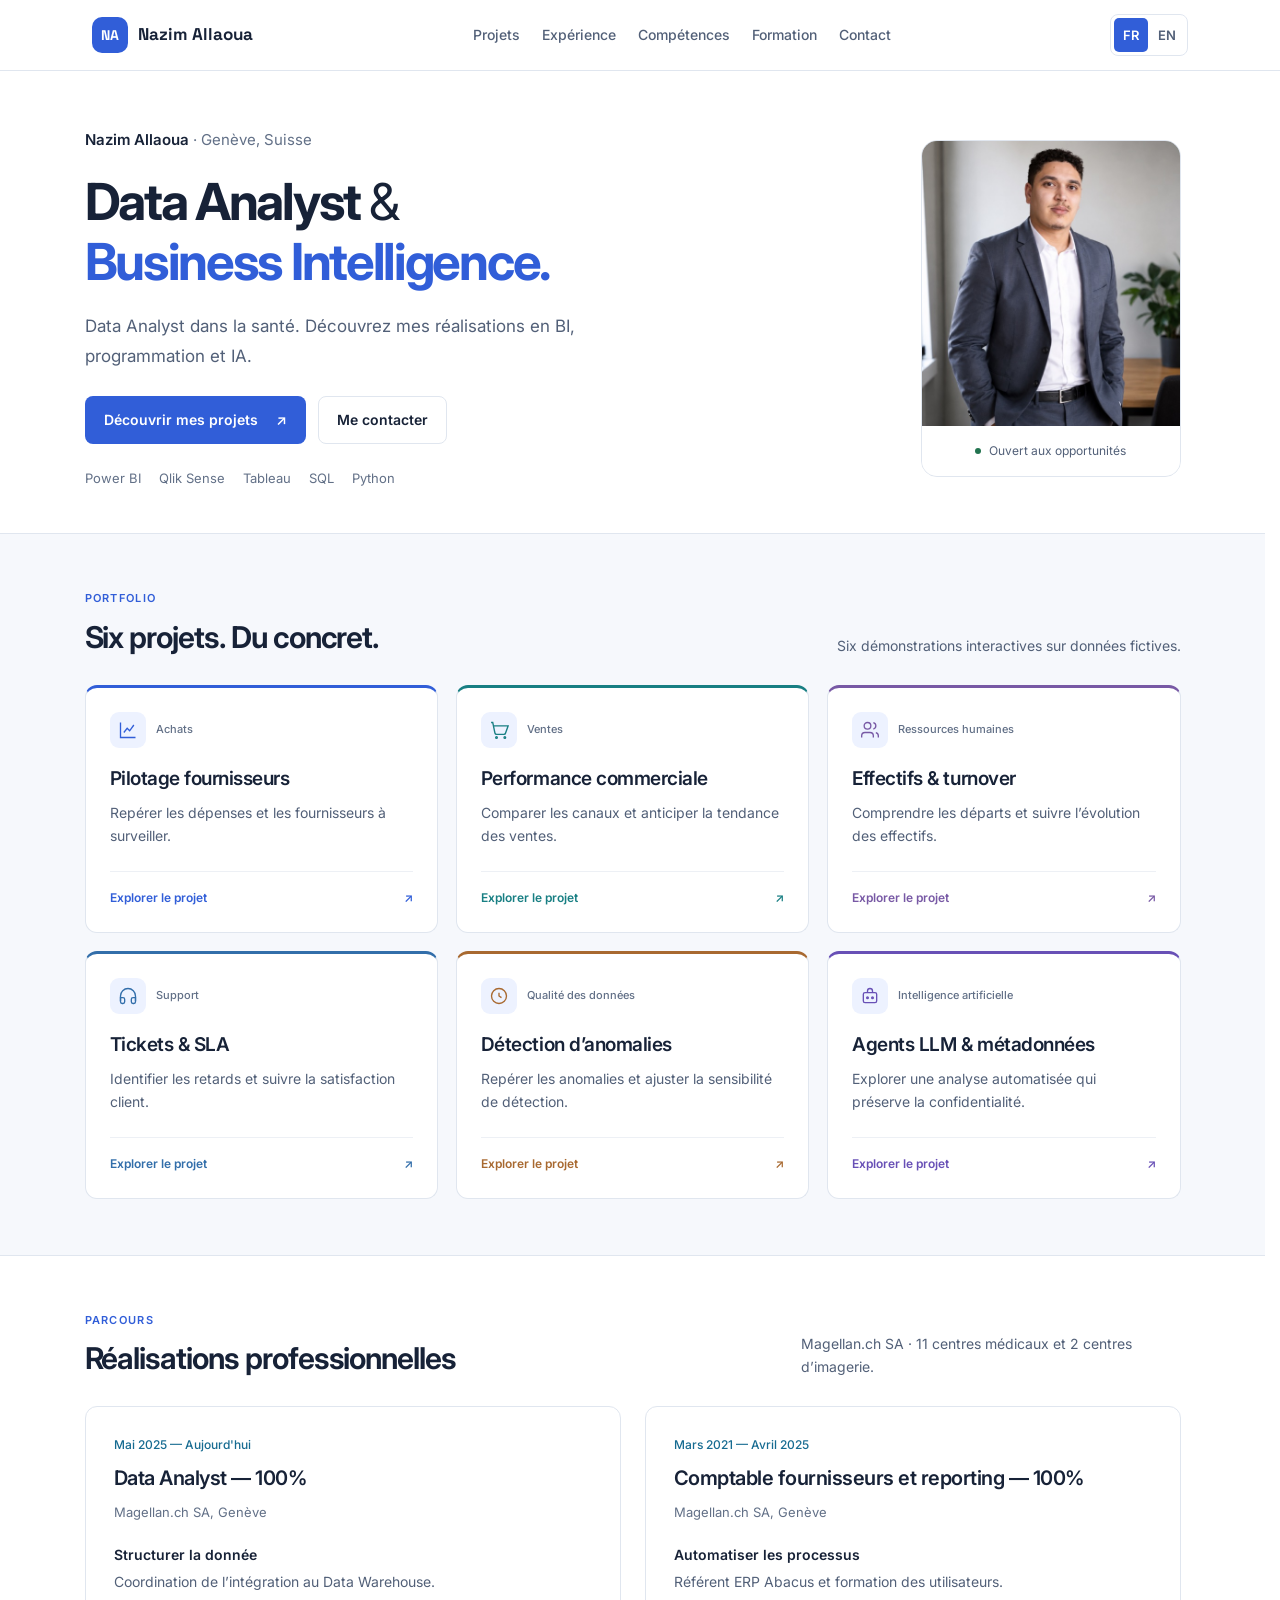
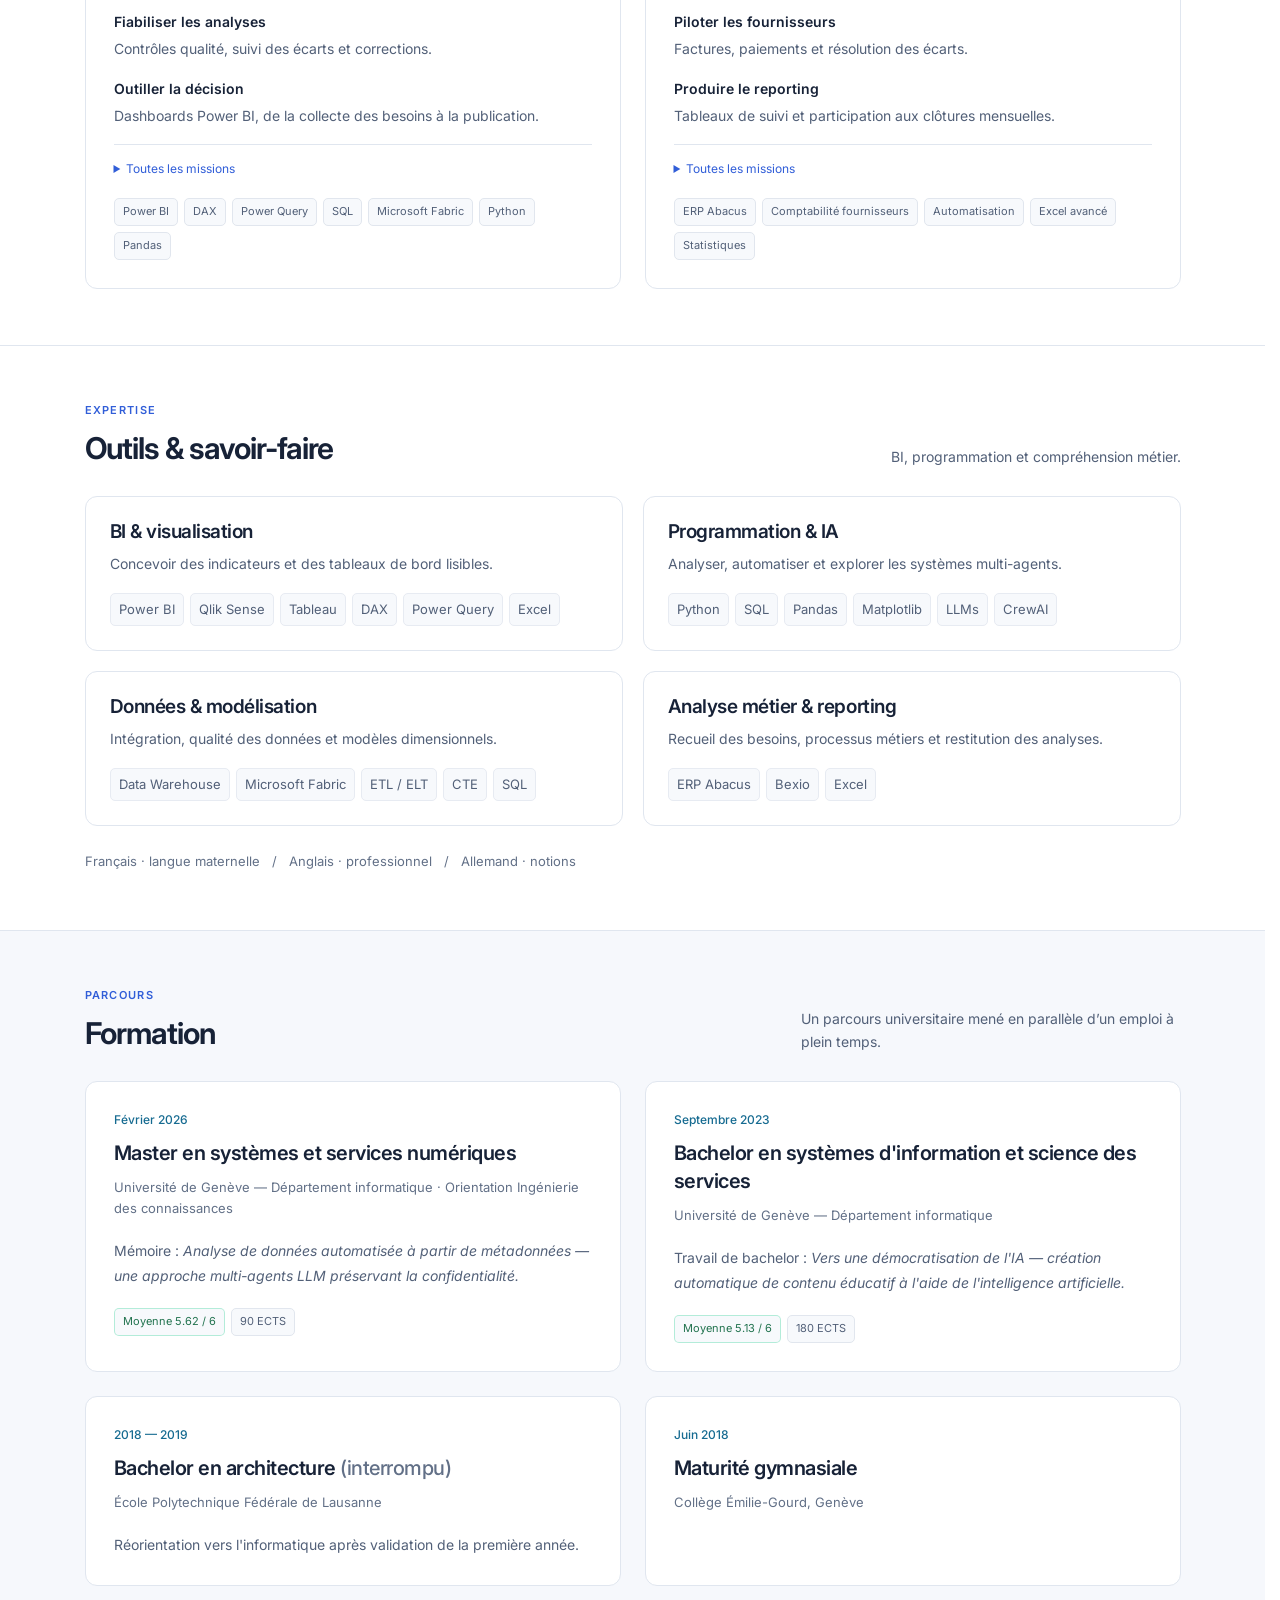
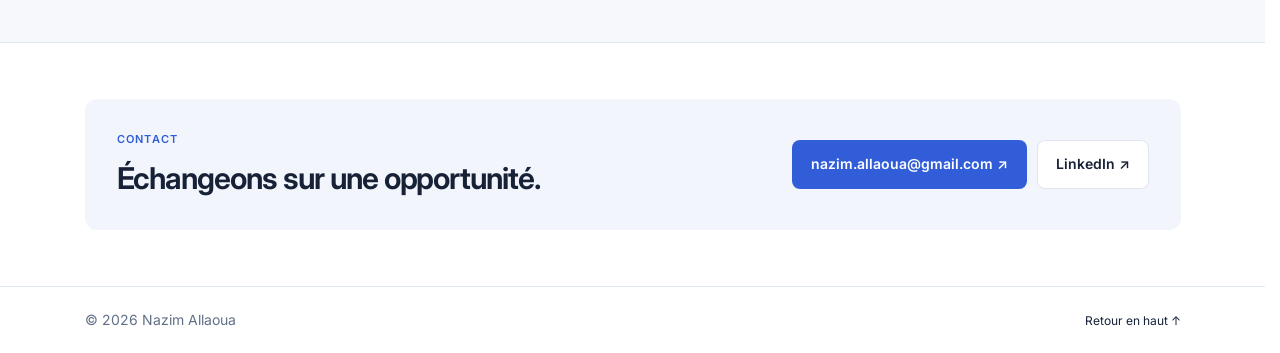
==== commit 222f9f64: "MAJ" ====
--- a/index.html
+++ b/index.html
@@ -9,130 +9,59 @@
 <link rel="preconnect" href="https://fonts.googleapis.com">
 <link rel="preconnect" href="https://fonts.gstatic.com" crossorigin>
 <link href="https://fonts.googleapis.com/css2?family=Inter:wght@400;500;600;700&family=Space+Grotesk:wght@500;600;700;800&display=swap" rel="stylesheet">
-<link rel="stylesheet" href="css/style.css?v=3">
+<link rel="stylesheet" href="css/style.css?v=8">
+<link rel="stylesheet" href="css/home.css?v=8">
 </head>
-<body>
-
-<nav class="nav">
+<body class="portfolio-home">
+<nav class="nav"><div class="container">
+<a href="#top" class="brand"><span class="brand-mark">NA</span> Nazim Allaoua</a>
+<button class="nav-toggle" aria-label="Menu" aria-expanded="false" aria-controls="main-menu"><span>Menu</span></button>
+<ul class="nav-links" id="main-menu"><li><a href="#projets"><span data-en="Projects">Projets</span></a></li><li><a href="#experience"><span data-en="Experience">Expérience</span></a></li><li><a href="#competences"><span data-en="Skills">Compétences</span></a></li><li><a href="#formation"><span data-en="Education">Formation</span></a></li><li><a href="#contact">Contact</a></li></ul>
+<div class="nav-actions"><div class="language-switch" role="group" aria-label="Langue / Language"><button type="button" data-lang="fr" aria-pressed="true" aria-label="Français">FR</button><button type="button" data-lang="en" aria-pressed="false" aria-label="English">EN</button></div></div>
+</div></nav>
+<header id="top" class="home-hero"><div class="container home-intro"><div class="intro-copy"><p class="intro-eyebrow">Nazim Allaoua <span>· <span data-en="Geneva, Switzerland">Genève, Suisse</span></span></p><h1>Data Analyst <span class="amp">&amp;</span><br><span class="blue">Business Intelligence.</span></h1><p class="intro-description"><span data-en="Data Analyst in healthcare. Explore my work in BI, programming and AI.">Data Analyst dans la santé. Découvrez mes réalisations en BI, programmation et IA.</span></p><div class="intro-actions"><a href="#projets" class="btn btn-primary"><span data-en="Explore my projects">Découvrir mes projets</span> <span aria-hidden="true">↗</span></a><a href="#contact" class="btn btn-ghost"><span data-en="Get in touch">Me contacter</span></a></div><div class="intro-stack"><span>Power BI</span><span>Qlik Sense</span><span>Tableau</span><span>SQL</span><span>Python</span></div></div><div class="profile-photo"><img src="assets/portrait-full-700.jpg" srcset="assets/portrait-full-700.jpg 700w, assets/portrait-full-1000.jpg 1000w" sizes="(max-width: 600px) 160px, 280px" alt="Nazim Allaoua" width="1122" height="1402" fetchpriority="high"><div class="photo-label"><span class="availability-dot"></span><span data-en="Open to opportunities">Ouvert aux opportunités</span></div></div></div></header>
+<main>
+<section id="projets" class="home-section projects-section"><div class="container"><div class="home-section-head"><div><p class="section-kicker">Portfolio</p><h2><span data-en="Six projects. Practical skills.">Six projets. Du concret.</span></h2></div><p><span data-en="Six interactive demos using synthetic data.">Six démonstrations interactives sur données fictives.</span></p></div><div class="project-grid"><a class="project-tile" href="projects/achats.html"><div class="tile-top"><span class="tile-icon" aria-hidden="true"><svg viewBox="0 0 24 24" fill="none" stroke="currentColor" stroke-width="1.6"><path d="M3 3v18h18"/><path d="M7 15l4-5 3 3 5-7"/></svg></span><span class="tile-category"><span data-en="Purchasing">Achats</span></span></div><h3><span data-en="Supplier management">Pilotage fournisseurs</span></h3><p><span data-en="Identify spending and suppliers that need attention.">Repérer les dépenses et les fournisseurs à surveiller.</span></p><div class="tile-bottom"><span><span data-en="Explore project">Explorer le projet</span></span><span aria-hidden="true">↗</span></div></a><a class="project-tile" href="projects/ventes.html"><div class="tile-top"><span class="tile-icon" aria-hidden="true"><svg viewBox="0 0 24 24" fill="none" stroke="currentColor" stroke-width="1.6"><circle cx="9" cy="21" r="1"/><circle cx="19" cy="21" r="1"/><path d="M2.5 3h2l2.6 12.6a2 2 0 0 0 2 1.6h8.8a2 2 0 0 0 2-1.6L23 7H6"/></svg></span><span class="tile-category"><span data-en="Sales">Ventes</span></span></div><h3><span data-en="Sales performance">Performance commerciale</span></h3><p><span data-en="Compare channels and forecast sales trends.">Comparer les canaux et anticiper la tendance des ventes.</span></p><div class="tile-bottom"><span><span data-en="Explore project">Explorer le projet</span></span><span aria-hidden="true">↗</span></div></a><a class="project-tile" href="projects/rh.html"><div class="tile-top"><span class="tile-icon" aria-hidden="true"><svg viewBox="0 0 24 24" fill="none" stroke="currentColor" stroke-width="1.6"><path d="M16 21v-2a4 4 0 0 0-4-4H6a4 4 0 0 0-4 4v2"/><circle cx="9" cy="7" r="4"/><path d="M22 21v-2a4 4 0 0 0-3-3.87"/><path d="M16 3.13a4 4 0 0 1 0 7.75"/></svg></span><span class="tile-category"><span data-en="Human resources">Ressources humaines</span></span></div><h3><span data-en="Headcount &amp; turnover">Effectifs &amp; turnover</span></h3><p><span data-en="Understand departures and monitor headcount changes.">Comprendre les départs et suivre l’évolution des effectifs.</span></p><div class="tile-bottom"><span><span data-en="Explore project">Explorer le projet</span></span><span aria-hidden="true">↗</span></div></a><a class="project-tile" href="projects/support.html"><div class="tile-top"><span class="tile-icon" aria-hidden="true"><svg viewBox="0 0 24 24" fill="none" stroke="currentColor" stroke-width="1.6"><path d="M3 18v-6a9 9 0 0 1 18 0v6"/><path d="M21 19a2 2 0 0 1-2 2h-1a2 2 0 0 1-2-2v-3a2 2 0 0 1 2-2h3zM3 19a2 2 0 0 0 2 2h1a2 2 0 0 0 2-2v-3a2 2 0 0 0-2-2H3z"/></svg></span><span class="tile-category"><span data-en="Support">Support</span></span></div><h3><span data-en="Tickets &amp; SLAs">Tickets &amp; SLA</span></h3><p><span data-en="Identify delays and monitor customer satisfaction.">Identifier les retards et suivre la satisfaction client.</span></p><div class="tile-bottom"><span><span data-en="Explore project">Explorer le projet</span></span><span aria-hidden="true">↗</span></div></a><a class="project-tile" href="projects/qualite-donnees.html"><div class="tile-top"><span class="tile-icon" aria-hidden="true"><svg viewBox="0 0 24 24" fill="none" stroke="currentColor" stroke-width="1.6"><circle cx="12" cy="12" r="9"/><path d="M12 8v4l3 2"/></svg></span><span class="tile-category"><span data-en="Data quality">Qualité des données</span></span></div><h3><span data-en="Anomaly detection">Détection d’anomalies</span></h3><p><span data-en="Find anomalies and adjust detection sensitivity.">Repérer les anomalies et ajuster la sensibilité de détection.</span></p><div class="tile-bottom"><span><span data-en="Explore project">Explorer le projet</span></span><span aria-hidden="true">↗</span></div></a><a class="project-tile" href="projects/ia.html"><div class="tile-top"><span class="tile-icon" aria-hidden="true"><svg viewBox="0 0 24 24" fill="none" stroke="currentColor" stroke-width="1.6"><rect x="4" y="8" width="16" height="12" rx="2"/><path d="M9 8V6a3 3 0 0 1 6 0v2"/><circle cx="9" cy="14" r="1"/><circle cx="15" cy="14" r="1"/></svg></span><span class="tile-category"><span data-en="Artificial intelligence">Intelligence artificielle</span></span></div><h3><span data-en="LLM agents &amp; metadata">Agents LLM &amp; métadonnées</span></h3><p><span data-en="Explore automated analysis that preserves privacy.">Explorer une analyse automatisée qui préserve la confidentialité.</span></p><div class="tile-bottom"><span><span data-en="Explore project">Explorer le projet</span></span><span aria-hidden="true">↗</span></div></a></div></div></section>
+<section id="experience" class="home-section resume-section">
   <div class="container">
-    <a href="#top" class="brand"><span class="brand-mark">NA</span> Nazim Allaoua</a>
-    <button class="nav-toggle" aria-label="Menu">
-      <svg width="17" height="17" viewBox="0 0 24 24" fill="none" stroke="currentColor" stroke-width="2"><path d="M3 6h18M3 12h18M3 18h18"/></svg>
-      <span>Menu</span>
-    </button>
-    <ul class="nav-links">
-      <li><a href="#profil">Profil</a></li>
-      <li><a href="#experience">Expérience</a></li>
-      <li><a href="#formation">Formation</a></li>
-      <li><a href="#competences">Compétences</a></li>
-      <li><a href="#projets">Projets</a></li>
-      <li class="nav-contact"><a href="#contact" class="nav-cta">Me contacter</a></li>
-    </ul>
-    <div class="nav-actions">
-      <a href="#contact" class="btn btn-primary btn-sm btn-cv">Me contacter</a>
-    </div>
-  </div>
-</nav>
-
-<header id="top" class="hero">
-  <div class="container hero-grid">
-    <div class="hero-copy">
-      <div class="hero-tag reveal"><span class="dot"></span> Disponible pour de nouvelles opportunités</div>
-      <h1 class="reveal">Data Analyst &amp; <span class="grad">Business Intelligence</span>, à l'interface entre la donnée et le métier.</h1>
-      <p class="hero-lead reveal">J'aide les organisations à structurer, fiabiliser et exploiter leurs données pour en tirer des décisions claires — de l'intégration dans un Data Warehouse jusqu'aux tableaux de bord, en passant par l'automatisation et l'IA.</p>
-      <div class="hero-cta reveal">
-        <a href="#projets" class="btn btn-primary">Voir mes projets data →</a>
-        <a href="#experience" class="btn btn-ghost">Mon parcours</a>
-      </div>
-    </div>
-    <div class="hero-card reveal">
-      <div class="hero-photo-frame"><img class="hero-photo" src="assets/portrait-full-700.jpg" srcset="assets/portrait-full-700.jpg 700w, assets/portrait-full-1000.jpg 1000w" sizes="(max-width: 640px) 100vw, 560px" alt="Portrait de Nazim Allaoua" width="1122" height="1402"></div>
-      <div class="hero-card-body">
-        <h3>Nazim Allaoua</h3>
-        <div class="role">Data Analyst — Genève, Suisse</div>
-
-        <div class="hero-stats">
-          <div class="hero-stat"><strong data-count="5" data-suffix="+">0</strong><span>ans d'expérience professionnelle</span></div>
-          <div class="hero-stat"><strong data-count="13">0</strong><span>centres médicaux pilotés</span></div>
-          <div class="hero-stat"><strong data-count="5.62" data-decimals="2">0</strong><span>moyenne de Master UNIGE</span></div>
-        </div>
-      </div>
-    </div>
-  </div>
-</header>
-
-<section id="profil">
-  <div class="container about-grid">
-    <div class="reveal">
-      <div class="eyebrow">Profil</div>
-      <h2>Une double compétence : la donnée et le métier</h2>
-      <p class="about-lead">Data Analyst actuellement en poste, je suis titulaire d'un Master en informatique de l'Université de Genève, avec une spécialisation en ingénierie des connaissances. J'ai réalisé l'ensemble de mon parcours universitaire en parallèle d'une activité professionnelle à plein temps, pendant plus de cinq ans dans le secteur de la santé.</p>
-      <p>Cette double expérience m'a permis de développer une rigueur, un sens des priorités ainsi qu'une compréhension concrète des enjeux métiers. J'interviens à l'interface entre les équipes métiers et les systèmes d'information pour analyser les besoins, structurer et fiabiliser les données, améliorer les processus et concevoir des solutions décisionnelles claires, fiables et orientées performance.</p>
-    </div>
-    <div class="about-points reveal">
-      <div class="about-point">
-        <span class="num">01</span>
-        <div><h4>Une approche orientée métier</h4><p>Avant de construire une solution, je cherche à comprendre le besoin, les processus et les décisions qu'elle doit permettre d'améliorer. La technologie reste un moyen, pas une finalité.</p></div>
-      </div>
-      <div class="about-point">
-        <span class="num">02</span>
-        <div><h4>Une vision de bout en bout de la donnée</h4><p>Intégration, transformation, modélisation, analyse et visualisation. J'interviens sur l'ensemble de la chaîne afin de construire des solutions cohérentes, fiables et exploitables.</p></div>
-      </div>
-      <div class="about-point">
-        <span class="num">03</span>
-        <div><h4>Data, automatisation &amp; IA</h4><p>J'explore les nouvelles possibilités offertes par l'automatisation et l'intelligence artificielle pour simplifier les processus, accélérer l'analyse et imaginer de nouveaux usages autour de la donnée.</p></div>
-      </div>
-    </div>
-  </div>
-</section>
-
-<section id="experience">
-  <div class="container">
-    <div class="section-head reveal">
-      <div class="eyebrow">Expérience</div>
-      <h2>Du terrain à la donnée : une progression concrète</h2>
-      <p>Plus de cinq ans chez Magellan.ch SA (11 centres médicaux et 2 centres d'imagerie en Suisse), avec une évolution progressive de la comptabilité fournisseurs et le reporting vers l'analyse de données.</p>
-    </div>
-    <div class="timeline reveal">
+<div class="home-section-head"><div><p class="section-kicker"><span data-en="Background">Parcours</span></p><h2><span data-en="Professional contributions">Réalisations professionnelles</span></h2></div><p><span data-en="Magellan.ch SA · 11 medical centres and 2 imaging centres.">Magellan.ch SA · 11 centres médicaux et 2 centres d’imagerie.</span></p></div>
+    <div class="resume-grid">
       <div class="tl-item">
         <div class="tl-dot"></div>
         <div class="tl-head"><h3>Data Analyst — 100%</h3><span class="tl-period">Mai 2025 — Aujourd'hui</span></div>
         <div class="tl-org">Magellan.ch SA, Genève</div>
-        <ul>
+        <ul class="achievement-list"><li><strong><span data-en="Structure data">Structurer la donnée</span></strong><span><span data-en="Coordinating integration into the data warehouse.">Coordination de l’intégration au Data Warehouse.</span></span></li><li><strong><span data-en="Improve reliability">Fiabiliser les analyses</span></strong><span><span data-en="Quality checks, discrepancy tracking and corrections.">Contrôles qualité, suivi des écarts et corrections.</span></span></li><li><strong><span data-en="Support decisions">Outiller la décision</span></strong><span><span data-en="Power BI dashboards, from requirements to publishing.">Dashboards Power BI, de la collecte des besoins à la publication.</span></span></li></ul><details class="mission-details"><summary><span data-en="All responsibilities">Toutes les missions</span></summary><ul>
           <li>Coordination de l'intégration des données dans le Data Warehouse</li>
           <li>Contrôle qualité des données : exactitude, complétude et mise à jour</li>
           <li>Suivi et mise en place des corrections nécessaires</li>
           <li>Conception de tableaux de bord Power BI : recueil des besoins, connexion aux sources (DW, Excel…), nettoyage via Power Query, indicateurs DAX, conception UX, publication et gestion des accès via Power BI Service</li>
           <li>Analyses Excel ponctuelles réalisées à la demande de la Direction</li>
-        </ul>
+        </ul></details>
         <div class="tl-badges"><span class="badge">Power BI</span><span class="badge">DAX</span><span class="badge">Power Query</span><span class="badge">SQL</span><span class="badge">Microsoft Fabric</span><span class="badge">Python</span><span class="badge">Pandas</span></div>
       </div>
-      <div class="tl-item dim">
+      <div class="tl-item">
         <div class="tl-dot"></div>
         <div class="tl-head"><h3>Comptable fournisseurs et reporting — 100%</h3><span class="tl-period">Mars 2021 — Avril 2025</span></div>
         <div class="tl-org">Magellan.ch SA, Genève</div>
-        <ul>
+        <ul class="achievement-list"><li><strong><span data-en="Automate processes">Automatiser les processus</span></strong><span><span data-en="Abacus ERP key user and user training.">Référent ERP Abacus et formation des utilisateurs.</span></span></li><li><strong><span data-en="Manage suppliers">Piloter les fournisseurs</span></strong><span><span data-en="Invoices, payments and discrepancy resolution.">Factures, paiements et résolution des écarts.</span></span></li><li><strong><span data-en="Deliver reporting">Produire le reporting</span></strong><span><span data-en="Monitoring dashboards and month-end closing support.">Tableaux de suivi et participation aux clôtures mensuelles.</span></span></li></ul><details class="mission-details"><summary><span data-en="All responsibilities">Toutes les missions</span></summary><ul>
           <li>Gestion complète du cycle de comptabilité fournisseurs (factures, commandes, contrats, paiements)</li>
           <li>Gestion des rappels, échéances et paiements fournisseurs dans les délais</li>
           <li>Suivi des fournisseurs, résolution des écarts et traitement des litiges de facturation</li>
           <li>Répondant ERP Abacus : automatisation des processus et formation des utilisateurs</li>
           <li>Rationalisation et digitalisation des processus internes</li>
           <li>Participation aux bouclements mensuels et production de tableaux de bord de suivi</li>
-        </ul>
+        </ul></details>
         <div class="tl-badges"><span class="badge">ERP Abacus</span><span class="badge">Comptabilité fournisseurs</span><span class="badge">Automatisation</span><span class="badge">Excel avancé</span><span class="badge">Statistiques</span></div>
       </div>
     </div>
   </div>
 </section>
 
-<section id="formation">
+<section id="competences" class="home-section"><div class="container"><div class="home-section-head"><div><p class="section-kicker">Expertise</p><h2><span data-en="Tools &amp; expertise">Outils &amp; savoir-faire</span></h2></div><p><span data-en="BI, programming and business understanding.">BI, programmation et compréhension métier.</span></p></div><div class="skill-grid skills-focused"><div class="skill-cat"><h3><span data-en="BI &amp; visualisation">BI &amp; visualisation</span></h3><p><span data-en="Design clear indicators and dashboards.">Concevoir des indicateurs et des tableaux de bord lisibles.</span></p><div class="chip-row"><span class="chip">Power BI</span><span class="chip">Qlik Sense</span><span class="chip">Tableau</span><span class="chip">DAX</span><span class="chip">Power Query</span><span class="chip">Excel</span></div></div><div class="skill-cat"><h3><span data-en="Programming &amp; AI">Programmation &amp; IA</span></h3><p><span data-en="Analyse, automate and explore multi-agent systems.">Analyser, automatiser et explorer les systèmes multi-agents.</span></p><div class="chip-row"><span class="chip">Python</span><span class="chip">SQL</span><span class="chip">Pandas</span><span class="chip">Matplotlib</span><span class="chip">LLMs</span><span class="chip">CrewAI</span></div></div><div class="skill-cat"><h3><span data-en="Data &amp; modelling">Données &amp; modélisation</span></h3><p><span data-en="Integration, data quality and dimensional models.">Intégration, qualité des données et modèles dimensionnels.</span></p><div class="chip-row"><span class="chip">Data Warehouse</span><span class="chip">Microsoft Fabric</span><span class="chip">ETL / ELT</span><span class="chip">CTE</span><span class="chip">SQL</span></div></div><div class="skill-cat"><h3><span data-en="Business analysis &amp; reporting">Analyse métier &amp; reporting</span></h3><p><span data-en="Requirements gathering, business processes and communicating findings.">Recueil des besoins, processus métiers et restitution des analyses.</span></p><div class="chip-row"><span class="chip">ERP Abacus</span><span class="chip">Bexio</span><span class="chip">Excel</span></div></div></div><p class="language-note"><span data-en="French · native &amp;nbsp; / &amp;nbsp; English · professional &amp;nbsp; / &amp;nbsp; German · basic">Français · langue maternelle &nbsp; / &nbsp; Anglais · professionnel &nbsp; / &nbsp; Allemand · notions</span></p></div></section>
+<section id="formation" class="home-section resume-section">
   <div class="container">
-    <div class="section-head reveal">
-      <div class="eyebrow">Formation</div>
-      <h2>Un parcours universitaire mené en parallèle d'un plein temps</h2>
-      <p>Des études universitaires en informatique menées intégralement en parallèle d'une activité professionnelle à 100 %, couronnées par un Bachelor et un Master en informatique de l'Université de Genève.</p>
-    </div>
-    <div class="timeline reveal">
+<div class="home-section-head"><div><p class="section-kicker"><span data-en="Background">Parcours</span></p><h2><span data-en="Education">Formation</span></h2></div><p><span data-en="University studies completed alongside full-time employment.">Un parcours universitaire mené en parallèle d’un emploi à plein temps.</span></p></div>
+    <div class="resume-grid">
       <div class="tl-item">
         <div class="tl-dot"></div>
         <div class="tl-head"><h3>Master en systèmes et services numériques</h3><span class="tl-period">Février 2026</span></div>
@@ -147,13 +76,13 @@
         <p style="margin-bottom:10px">Travail de bachelor : <em>Vers une démocratisation de l'IA — création automatique de contenu éducatif à l'aide de l'intelligence artificielle.</em></p>
         <div class="tl-badges"><span class="badge grade">Moyenne 5.13 / 6</span><span class="badge">180 ECTS</span></div>
       </div>
-      <div class="tl-item dim">
+      <div class="tl-item">
         <div class="tl-dot"></div>
         <div class="tl-head"><h3>Bachelor en architecture <span style="color:var(--text-faint); font-weight:500;">(interrompu)</span></h3><span class="tl-period">2018 — 2019</span></div>
         <div class="tl-org">École Polytechnique Fédérale de Lausanne</div>
         <p style="margin:0">Réorientation vers l'informatique après validation de la première année.</p>
       </div>
-      <div class="tl-item dim">
+      <div class="tl-item">
         <div class="tl-dot"></div>
         <div class="tl-head"><h3>Maturité gymnasiale</h3><span class="tl-period">Juin 2018</span></div>
         <div class="tl-org">Collège Émilie-Gourd, Genève</div>
@@ -161,190 +90,7 @@
     </div>
   </div>
 </section>
-
-<section id="competences">
-  <div class="container">
-    <div class="section-head reveal">
-      <div class="eyebrow">Compétences</div>
-      <h2>Outils &amp; savoir-faire</h2>
-      <p>De l'extraction et l'intégration des sources jusqu'à la restitution, je peux intervenir sur l'ensemble de la chaîne de valeur de la donnée.</p>
-    </div>
-    <div class="grid-2 reveal">
-      <div>
-        <div class="skill-cat">
-          <h4>Analyse de données</h4>
-          <div class="chip-row">
-            <span class="chip">Nettoyage &amp; transformation</span><span class="chip">Qualité &amp; fiabilisation</span>
-            <span class="chip">KPIs</span><span class="chip">Référentiels</span><span class="chip">Détection d'anomalies</span>
-          </div>
-        </div>
-        <div class="skill-cat">
-          <h4>BI / Reporting</h4>
-          <div class="chip-row">
-            <span class="chip">Power BI</span><span class="chip">DAX</span><span class="chip">Power Query</span>
-            <span class="chip">Qlik Sense</span><span class="chip">Excel avancé</span><span class="chip">Tableaux de bord interactifs</span>
-          </div>
-        </div>
-        <div class="skill-cat">
-          <h4>SQL / Modélisation</h4>
-          <div class="chip-row">
-            <span class="chip">SQL</span><span class="chip">Jointures</span><span class="chip">CTE</span>
-            <span class="chip">Agrégations</span><span class="chip">Modélisation dimensionnelle</span><span class="chip">Schéma en étoile</span><span class="chip">ETL / ELT</span>
-          </div>
-        </div>
-      </div>
-      <div>
-        <div class="skill-cat">
-          <h4>ERP / Achats / Fournisseurs</h4>
-          <div class="chip-row">
-            <span class="chip">Comptabilité fournisseurs</span><span class="chip">Commandes</span><span class="chip">Contrats</span>
-            <span class="chip">ERP (Abacus, Bexio)</span><span class="chip">Référentiels fournisseurs</span>
-          </div>
-        </div>
-        <div class="skill-cat">
-          <h4>Programmation / IA</h4>
-          <div class="chip-row">
-            <span class="chip">Python</span><span class="chip">Pandas</span><span class="chip">Matplotlib</span>
-            <span class="chip">LLMs</span><span class="chip">Systèmes multi-agents</span><span class="chip">Automatisation</span>
-          </div>
-        </div>
-        <div class="skill-cat">
-          <h4>Analyse fonctionnelle &amp; transversal</h4>
-          <div class="chip-row">
-            <span class="chip">Recueil des besoins</span><span class="chip">Spécifications</span><span class="chip">Vulgarisation</span>
-            <span class="chip">Rigueur</span><span class="chip">Autonomie</span><span class="chip">Force de proposition</span>
-          </div>
-        </div>
-      </div>
-    </div>
-    <div class="grid-2 reveal" style="margin-top:36px;">
-      <div class="card">
-        <h3 style="margin-bottom:16px;">Langues</h3>
-        <div class="lang-row"><span>Français</span><span>Langue maternelle</span></div>
-        <div class="lang-row"><span>Anglais</span><span>Niveau professionnel</span></div>
-        <div class="lang-row" style="margin-bottom:0;"><span>Allemand</span><span>Notions de base</span></div>
-      </div>
-      <div class="card">
-        <h3 style="margin-bottom:16px;">Informations complémentaires</h3>
-        <div class="lang-row"><span>Nationalité</span><span>Suisse</span></div>
-        <div class="lang-row" style="margin-bottom:0;"><span>Permis de conduire</span><span>Permis B &amp; Permis A </span></div>
-      </div>
-    </div>
-  </div>
-</section>
-
-<section id="projets">
-  <div class="container">
-    <div class="section-head reveal">
-      <div class="eyebrow">Projets</div>
-      <h2>Dashboards data interactifs</h2>
-      <p>Six projets que j'ai construits sur des données fictives pour montrer concrètement ce que je sais faire, sur les différentes facettes du métier de Data Analyst : modélisation de données, requêtes SQL, indicateurs de pilotage, statistiques, automatisation et IA. Les calculs s'exécutent directement dans le navigateur — filtrez, triez et explorez.</p>
-    </div>
-    <div class="grid-3 reveal reveal-stagger">
-      <a class="proj-card" href="projects/achats.html" style="--i:0">
-        <div class="proj-thumb" style="background:radial-gradient(circle at 30% 20%, rgba(124,140,255,.35), transparent 60%), #0d1220;">
-          <div class="glow" style="background:#7c8cff;"></div>
-          <svg viewBox="0 0 24 24" fill="none" stroke="currentColor" stroke-width="1.6"><path d="M3 3v18h18"/><path d="M7 15l4-5 3 3 5-7"/></svg>
-        </div>
-        <div class="proj-body">
-          <h3>Achats — Pilotage fournisseurs</h3>
-          <p>1 600 factures fournisseurs sur 9 centres : dépenses par catégorie, retards de paiement, fournisseurs à risque. Filtres croisés et table triable.</p>
-          <div class="proj-tags"><span>Filtres dynamiques</span><span>KPIs</span><span>Visualisation de données</span><span>Table triable</span></div>
-          <span class="proj-link">Explorer le dashboard <svg viewBox="0 0 24 24" fill="none" stroke="currentColor" stroke-width="2"><path d="M5 12h14M13 6l6 6-6 6"/></svg></span>
-        </div>
-      </a>
-      <a class="proj-card" href="projects/ventes.html" style="--i:1">
-        <div class="proj-thumb" style="background:radial-gradient(circle at 30% 20%, rgba(34,211,238,.35), transparent 60%), #0d1220;">
-          <div class="glow" style="background:#22d3ee;"></div>
-          <svg viewBox="0 0 24 24" fill="none" stroke="currentColor" stroke-width="1.6"><circle cx="9" cy="21" r="1"/><circle cx="19" cy="21" r="1"/><path d="M2.5 3h2l2.6 12.6a2 2 0 0 0 2 1.6h8.8a2 2 0 0 0 2-1.6L23 7H6"/></svg>
-        </div>
-        <div class="proj-body">
-          <h3>Ventes — Retail &amp; e-commerce</h3>
-          <p>24 mois de ventes sur 7 boutiques et 2 canaux en ligne : chiffre d'affaires, panier moyen, retours, projection de tendance et heatmap horaire.</p>
-          <div class="proj-tags"><span>Séries temporelles</span><span>Heatmap</span><span>Multi-sélection</span><span>KPIs</span></div>
-          <span class="proj-link">Explorer le dashboard <svg viewBox="0 0 24 24" fill="none" stroke="currentColor" stroke-width="2"><path d="M5 12h14M13 6l6 6-6 6"/></svg></span>
-        </div>
-      </a>
-      <a class="proj-card" href="projects/rh.html" style="--i:2">
-        <div class="proj-thumb" style="background:radial-gradient(circle at 30% 20%, rgba(52,211,153,.35), transparent 60%), #0d1220;">
-          <div class="glow" style="background:#34d399;"></div>
-          <svg viewBox="0 0 24 24" fill="none" stroke="currentColor" stroke-width="1.6"><path d="M16 21v-2a4 4 0 0 0-4-4H6a4 4 0 0 0-4 4v2"/><circle cx="9" cy="7" r="4"/><path d="M22 21v-2a4 4 0 0 0-3-3.87"/><path d="M16 3.13a4 4 0 0 1 0 7.75"/></svg>
-        </div>
-        <div class="proj-body">
-          <h3>RH — Effectifs &amp; turnover</h3>
-          <p>Embauches et départs sur 24 mois et 8 départements : turnover, motifs de départ, ancienneté. Journal d'événements filtrable par département, poste et période.</p>
-          <div class="proj-tags"><span>Filtres dynamiques</span><span>KPIs</span><span>Visualisation de données</span><span>Table triable</span></div>
-          <span class="proj-link">Explorer le dashboard <svg viewBox="0 0 24 24" fill="none" stroke="currentColor" stroke-width="2"><path d="M5 12h14M13 6l6 6-6 6"/></svg></span>
-        </div>
-      </a>
-      <a class="proj-card" href="projects/support.html" style="--i:3">
-        <div class="proj-thumb" style="background:radial-gradient(circle at 30% 20%, rgba(244,114,182,.35), transparent 60%), #0d1220;">
-          <div class="glow" style="background:#f472b6;"></div>
-          <svg viewBox="0 0 24 24" fill="none" stroke="currentColor" stroke-width="1.6"><path d="M3 18v-6a9 9 0 0 1 18 0v6"/><path d="M21 19a2 2 0 0 1-2 2h-1a2 2 0 0 1-2-2v-3a2 2 0 0 1 2-2h3zM3 19a2 2 0 0 0 2 2h1a2 2 0 0 0 2-2v-3a2 2 0 0 0-2-2H3z"/></svg>
-        </div>
-        <div class="proj-body">
-          <h3>Support — Tickets &amp; SLA</h3>
-          <p>1 750 tickets sur 24 mois : volumes par canal et catégorie, respect des SLA par priorité, satisfaction client mesurée sur chaque ticket résolu.</p>
-          <div class="proj-tags"><span>Filtres dynamiques</span><span>KPIs</span><span>Visualisation de données</span><span>Table triable</span></div>
-          <span class="proj-link">Explorer le dashboard <svg viewBox="0 0 24 24" fill="none" stroke="currentColor" stroke-width="2"><path d="M5 12h14M13 6l6 6-6 6"/></svg></span>
-        </div>
-      </a>
-      <a class="proj-card" href="projects/qualite-donnees.html" style="--i:4">
-        <div class="proj-thumb" style="background:radial-gradient(circle at 30% 20%, rgba(192,132,252,.35), transparent 60%), #0d1220;">
-          <div class="glow" style="background:#c084fc;"></div>
-          <svg viewBox="0 0 24 24" fill="none" stroke="currentColor" stroke-width="1.6"><circle cx="12" cy="12" r="9"/><path d="M12 8v4l3 2"/></svg>
-        </div>
-        <div class="proj-body">
-          <h3>Qualité — Détection d'anomalies</h3>
-          <p>600 transactions passées au crible de deux méthodes statistiques (score Z, IQR) avec seuil réglable : anomalies visibles en direct sur un nuage de points.</p>
-          <div class="proj-tags"><span>Statistiques</span><span>Seuil dynamique</span><span>Scatter plot</span><span>Contrôle qualité</span></div>
-          <span class="proj-link">Explorer le dashboard <svg viewBox="0 0 24 24" fill="none" stroke="currentColor" stroke-width="2"><path d="M5 12h14M13 6l6 6-6 6"/></svg></span>
-        </div>
-      </a>
-      <a class="proj-card" href="projects/ia.html" style="--i:5">
-        <div class="proj-thumb" style="background:radial-gradient(circle at 30% 20%, rgba(251,191,36,.35), transparent 60%), #0d1220;">
-          <div class="glow" style="background:#fbbf24;"></div>
-          <svg viewBox="0 0 24 24" fill="none" stroke="currentColor" stroke-width="1.6"><rect x="4" y="8" width="16" height="12" rx="2"/><path d="M9 8V6a3 3 0 0 1 6 0v2"/><circle cx="9" cy="14" r="1"/><circle cx="15" cy="14" r="1"/></svg>
-        </div>
-        <div class="proj-body">
-          <h3>IA — Agents LLM &amp; métadonnées</h3>
-          <p>Rejeu de mon mémoire de Master : des agents LLM analysent des métadonnées, jamais les données brutes — guardrails et audit de confidentialité inclus.</p>
-          <div class="proj-tags"><span>Multi-agents LLM</span><span>Privacy-by-design</span><span>Guardrails</span><span>Métadonnées</span></div>
-          <span class="proj-link">Explorer le dashboard <svg viewBox="0 0 24 24" fill="none" stroke="currentColor" stroke-width="2"><path d="M5 12h14M13 6l6 6-6 6"/></svg></span>
-        </div>
-      </a>
-    </div>
-  </div>
-</section>
-
-<section id="contact" class="tight">
-  <div class="container">
-    <div class="contact-box reveal">
-      <div class="eyebrow" style="justify-content:center;">Contact</div>
-      <h2>Discutons de votre prochaine opportunité</h2>
-      <p>Une opportunité à pourvoir ? Contactez-moi. Je réponds rapidement pour toute information complémentaire, pour convenir d’un entretien ou pour vous transmettre mes documents justificatifs, notamment mes certificats de travail, diplômes et relevés de notes.</p>
-      <div class="contact-actions">
-        <a href="mailto:nazim.allaoua@gmail.com" class="btn btn-primary">✉ nazim.allaoua@gmail.com</a>
-        <a href="https://www.linkedin.com/in/nazim-allaoua" target="_blank" rel="noopener" class="btn btn-ghost">LinkedIn — Nazim Allaoua</a>
-      </div>
-    </div>
-  </div>
-</section>
-
-<footer>
-  <div class="container">
-    <p>© 2026 Nazim Allaoua — Genève, Suisse</p>
-    <div class="foot-links">
-      <a href="#profil">Profil</a>
-      <a href="#experience">Expérience</a>
-      <a href="#formation">Formation</a>
-      <a href="#competences">Compétences</a>
-      <a href="#projets">Projets</a>
-      <a href="#contact">Contact</a>
-    </div>
-  </div>
-</footer>
-
-<script src="js/main.js?v=3"></script>
-</body>
-</html>
+<section id="contact" class="home-section"><div class="container"><div class="contact-banner"><div><p class="section-kicker">Contact</p><h2><span data-en="Let’s discuss an opportunity.">Échangeons sur une opportunité.</span></h2></div><div class="contact-buttons"><a class="btn btn-primary" href="mailto:nazim.allaoua@gmail.com">nazim.allaoua@gmail.com ↗</a><a class="btn btn-ghost" href="https://www.linkedin.com/in/nazim-allaoua" target="_blank" rel="noopener">LinkedIn ↗</a></div></div></div></section>
+</main>
+<footer><div class="container"><p>© 2026 Nazim Allaoua</p><a href="#top"><span data-en="Back to top ↑">Retour en haut ↑</span></a></div></footer>
+<script src="js/translations.js?v=8"></script><script src="js/i18n.js?v=8"></script><script src="js/main.js?v=8"></script></body></html>
--- a/css/style.css
+++ b/css/style.css
@@ -3,21 +3,21 @@
    ========================================================================== */
 
 :root {
-  --bg: #090c14;
-  --bg-alt: #0d1220;
-  --surface: rgba(255, 255, 255, 0.045);
-  --surface-strong: rgba(255, 255, 255, 0.07);
-  --border: rgba(255, 255, 255, 0.09);
-  --border-strong: rgba(255, 255, 255, 0.16);
-  --text: #eef1f8;
-  --text-dim: #a4acc2;
-  --text-faint: #6b7288;
-  --accent: #7c8cff;
-  --accent-2: #22d3ee;
-  --accent-3: #c084fc;
-  --good: #34d399;
-  --warn: #fbbf24;
-  --bad: #f87171;
+  --bg: #ffffff;
+  --bg-alt: #f5f7fb;
+  --surface: #ffffff;
+  --surface-strong: #eef2f8;
+  --border: #e0e6ef;
+  --border-strong: #c6d0e0;
+  --text: #172237;
+  --text-dim: #526078;
+  --text-faint: #627087;
+  --accent: #315ed8;
+  --accent-2: #166b91;
+  --accent-3: #7953b4;
+  --good: #22734f;
+  --warn: #926415;
+  --bad: #ba414b;
   --radius: 16px;
   --radius-sm: 10px;
   --shadow: 0 20px 60px -20px rgba(0, 0, 0, 0.6);
@@ -587,3 +587,24 @@
   .hero-card-body { padding: 24px 26px 32px; }
   .hero-card h3 { font-size: 25px; }
 }
+
+/* Shared accessible light navigation and dashboard surfaces. */
+:root { color-scheme:light; --shadow:0 12px 30px -18px #1e345322; }
+body::before,body::after { display:none; }
+.nav,.nav.scrolled { background:#ffffffef; border-bottom:1px solid var(--border); backdrop-filter:blur(16px); padding:14px 0; }
+.brand-mark,.btn-primary,.dash .btn-primary,.ip-icon { color:white; }
+.brand-mark { background:var(--accent); }
+.btn-primary { background:var(--accent); box-shadow:none; }
+.nav-links { gap:22px; } .nav-links a { font-size:14px; }
+.language-switch { display:flex; padding:3px; border:1px solid var(--border); border-radius:8px; gap:2px; }
+.language-switch button { min-width:34px; min-height:34px; border:0; border-radius:5px; color:var(--text-dim); background:transparent; font:600 13px Inter,sans-serif; cursor:pointer; }
+.language-switch button[aria-pressed="true"] { background:var(--accent); color:white; }
+[id] { scroll-margin-top:100px; }
+.reveal { opacity:1; transform:none; }
+a:focus-visible,button:focus-visible,summary:focus-visible { outline:3px solid var(--accent); outline-offset:4px; }
+.code-panel,.artefact pre,.code-panel code { background:var(--bg-alt)!important; }
+.project-details { margin-top:20px; } summary { padding:10px 0; font-size:14px; color:var(--accent); cursor:pointer; }
+@media(max-width:860px) { .nav-actions { display:flex; } .nav-toggle { margin-left:auto; order:2; } .nav-links { background:#fff; visibility:hidden; top:72px; } .nav-links.open { visibility:visible; } }
+@media(max-width:600px) { .nav .container { gap:8px; padding-inline:14px; } .brand { font-size:13px; gap:7px; } .brand-mark { width:30px; height:30px; font-size:12px; } .nav-toggle { padding-inline:10px; } .language-switch button { min-width:28px; } }
+@media(max-width:370px) { .brand { font-size:0; gap:0; } .brand-mark { font-size:12px; } }
+@media(prefers-reduced-motion:reduce) { html { scroll-behavior:auto; } *,*::before,*::after { transition:none!important; animation:none!important; } }
--- a/css/home.css
+++ b/css/home.css
@@ -0,0 +1,96 @@
+/* Portfolio layout, independent of the dashboard components. */
+.portfolio-home { background:#fff; }
+.portfolio-home h1,.portfolio-home h2,.portfolio-home h3,.portfolio-home h4 { font-family:Inter,-apple-system,BlinkMacSystemFont,'Segoe UI',sans-serif; }
+.portfolio-home .container { max-width:1160px; padding-inline:32px; }
+.home-hero { padding:128px 0 58px; }
+.home-intro { display:grid; grid-template-columns:minmax(0,1fr) 260px; gap:70px; align-items:center; }
+.intro-eyebrow { font-size:15px; font-weight:600; color:var(--text); margin-bottom:20px; }
+.intro-eyebrow > span { color:var(--text-faint); font-weight:400; }
+.intro-copy h1 { font-size:clamp(34px,4.2vw,51px); line-height:1.18; letter-spacing:-.045em; font-weight:700; margin-bottom:20px; }
+.blue { color:var(--accent); } .amp { font-weight:400; }
+.intro-description { font-size:17px; line-height:1.75; max-width:510px; margin-bottom:24px; }
+.intro-actions { display:flex; gap:12px; flex-wrap:wrap; }
+.portfolio-home .btn { border-radius:8px; font-size:14px; padding:12px 18px; min-height:46px; gap:18px; }
+.portfolio-home .btn-ghost { background:#fff; border-color:var(--border); }
+.intro-stack { display:flex; gap:18px; flex-wrap:wrap; color:var(--text-faint); font-size:13px; margin-top:24px; }
+.profile-photo { border:1px solid var(--border); border-radius:16px; overflow:hidden; background:#f3f5f8; }
+.profile-photo img { width:100%; height:285px; object-fit:cover; object-position:center 23%; }
+.photo-label { background:#fff; display:flex; justify-content:center; gap:8px; align-items:center; padding:15px 8px; font-size:12px; color:var(--text-dim); }
+.availability-dot { width:6px; height:6px; border-radius:50%; background:var(--good); flex-shrink:0; }
+.home-section { padding:56px 0; border-top:1px solid var(--border); }
+.projects-section,#formation { background:#f6f8fc; }
+.home-section-head { display:flex; align-items:flex-end; justify-content:space-between; gap:32px; margin-bottom:28px; }
+.section-kicker { text-transform:uppercase; letter-spacing:.12em; font-weight:600; font-size:11px; color:var(--accent); margin-bottom:10px; }
+.home-section-head h2,.contact-banner h2 { margin:0; font-size:30px; letter-spacing:-.035em; font-weight:650; line-height:1.3; }
+.home-section-head > p { max-width:380px; font-size:14px; line-height:1.65; margin:0; }
+.project-grid { display:grid; grid-template-columns:repeat(3,minmax(0,1fr)); gap:18px; }
+.project-tile { display:flex; flex-direction:column; border:1px solid #e0e6ef; border-radius:12px; padding:23px; background:#fff; transition:transform .2s,border-color .2s,box-shadow .2s; }
+.project-tile:hover { transform:translateY(-4px); border-color:#9aafe6; box-shadow:0 12px 26px -16px #2e4c7f44; }
+.tile-top { display:flex; gap:10px; align-items:center; margin-bottom:22px; }
+.tile-icon { display:flex; width:36px; height:36px; align-items:center; justify-content:center; border-radius:9px; color:var(--accent); background:#edf2ff; flex-shrink:0; }
+.tile-icon svg { width:20px; height:20px; }
+.tile-category { font-size:11px; font-weight:500; color:var(--text-faint); }
+.tile-index { margin-left:auto; color:#79869b; font-size:11px; }
+.project-tile h3 { font-size:19px; line-height:1.35; letter-spacing:-.025em; margin-bottom:10px; }
+.project-tile p { font-size:14px; line-height:1.65; margin-bottom:24px; }
+.tile-bottom { margin-top:auto; padding-top:16px; border-top:1px solid #edf0f5; display:flex; justify-content:space-between; align-items:center; color:var(--accent); font-size:12px; font-weight:600; }
+.resume-grid { display:grid; grid-template-columns:repeat(2,minmax(0,1fr)); gap:24px; }
+.resume-grid .tl-item { padding:28px; background:#fff; border:1px solid var(--border); border-radius:12px; }
+.resume-grid .tl-dot { display:none; }
+.tl-head { flex-direction:column-reverse; align-items:flex-start; gap:10px; margin:0; }
+.tl-head h3 { font-size:20px; line-height:1.4; letter-spacing:-.025em; }
+.tl-period { font-size:12px; font-weight:500; white-space:normal; }
+.tl-org { font-size:13px; margin:10px 0 20px; }
+.tl-item li { font-size:14px; line-height:1.75; padding-left:14px; }
+.tl-item li::before { width:4px; height:4px; top:10px; background:#7590b9; }
+.tl-item p { font-size:14px; line-height:1.75; }
+.tl-badges { gap:6px; margin-top:20px; }
+.badge { font-size:11px; border-radius:5px; border-color:#e1e6ee; padding:4px 8px; background:#f7f9fc; }
+.skill-grid { display:grid; grid-template-columns:repeat(3,minmax(0,1fr)); gap:20px; }
+.skill-cat { padding:24px; border:1px solid var(--border); border-radius:12px; margin:0; }
+.skill-cat h4 { font-size:16px; line-height:1.4; margin-bottom:18px; letter-spacing:-.015em; }
+.skill-cat h4::before { display:none; }
+.chip-row { gap:6px; margin:0; }
+.chip { font-size:12px; padding:5px 8px; border-radius:5px; background:#f7f9fc; border-color:#e7ebf2; }
+#competences .card { box-shadow:none; border-radius:12px; padding:24px; }
+#competences .card h3 { font-size:18px; }
+.lang-row,.lang-row span:last-child { font-size:13px; }
+.contact-banner { border-radius:12px; padding:32px; background:#f2f5fc; display:flex; align-items:center; justify-content:space-between; gap:26px; }
+.contact-buttons { display:flex; gap:10px; flex-wrap:wrap; }
+.portfolio-home footer { padding:22px 0; font-size:12px; }
+.portfolio-home footer p { margin:0; }
+@media(max-width:1000px) { .home-intro { gap:36px; grid-template-columns:minmax(0,1fr) 230px; } .intro-copy h1 { font-size:42px; } .project-grid,.skill-grid { grid-template-columns:repeat(2,minmax(0,1fr)); } .contact-banner { align-items:flex-start; flex-direction:column; } }
+@media(max-width:760px) { .home-intro { grid-template-columns:minmax(0,1fr) 180px; gap:24px; } .profile-photo img { height:235px; } .photo-label { font-size:10px; } .intro-copy h1 { font-size:33px; } .home-section-head { align-items:flex-start; flex-direction:column; gap:14px; } .resume-grid { grid-template-columns:1fr; } .intro-eyebrow { font-size:13px; } }
+@media(max-width:560px) { .portfolio-home .container { padding-inline:20px; } .portfolio-home .nav .container { padding-inline:12px; } .home-hero { padding:104px 0 36px; } .home-intro { display:flex; flex-direction:column-reverse; align-items:flex-start; gap:24px; } .profile-photo { width:142px; } .profile-photo img { height:142px; object-position:center 25%; } .photo-label { display:none; } .intro-copy h1 { font-size:clamp(29px,7.6vw,40px); } .intro-description { font-size:16px; } .intro-stack { gap:14px; font-size:12px; } .home-section { padding:36px 0; } .project-grid,.skill-grid { grid-template-columns:1fr; } .project-tile { padding:22px; } .tile-top { margin-bottom:16px; } .home-section-head h2,.contact-banner h2 { font-size:26px; } .resume-grid .tl-item { padding:22px; } .contact-banner { padding:24px 20px; } .contact-buttons .btn { font-size:12px; padding:12px; overflow-wrap:anywhere; } }
+/* Project-first recruitment portfolio. */
+.home-hero { padding-bottom:44px; }
+.project-tile { position:relative; border-top:3px solid var(--tile-accent,#315ed8); }
+.project-tile:nth-child(2) { --tile-accent:#187f83; }
+.project-tile:nth-child(3) { --tile-accent:#7859a5; }
+.project-tile:nth-child(4) { --tile-accent:#326eaa; }
+.project-tile:nth-child(5) { --tile-accent:#a86930; }
+.project-tile:nth-child(6) { --tile-accent:#6850b6; }
+.project-tile .tile-icon,.project-tile .tile-bottom { color:var(--tile-accent,var(--accent)); }
+.project-scope { display:flex; align-items:baseline; gap:9px; margin:3px 0 14px; color:var(--text-faint); font-size:12px; }
+.project-scope strong { font-size:27px; letter-spacing:-.04em; font-weight:650; color:var(--tile-accent,var(--accent)); font-variant-numeric:tabular-nums; }
+.project-tile p { margin-bottom:16px; }
+.project-methods { font-size:11px; color:var(--text-faint); margin-bottom:18px; }
+.tile-top { margin-bottom:16px; }
+.achievement-list { gap:16px!important; }
+.achievement-list li { padding-left:0; }
+.achievement-list li::before { display:none; }
+.achievement-list strong,.achievement-list li > span { display:block; }
+.achievement-list strong { color:var(--text); font-weight:600; margin-bottom:2px; }
+.mission-details { margin-top:16px; border-top:1px solid var(--border); }
+.mission-details summary { font-size:12px; padding:14px 0 0; }
+.mission-details[open] summary { margin-bottom:14px; }
+.skills-focused { grid-template-columns:repeat(2,minmax(0,1fr)); }
+.skills-focused h3 { font-size:19px; letter-spacing:-.025em; margin-bottom:10px; }
+.skills-focused p { font-size:14px; line-height:1.6; margin-bottom:18px; }
+.skills-focused .chip { font-size:13px; }
+.language-note { color:var(--text-faint); font-size:13px; line-height:1.8; margin:24px 0 0; }
+@media(max-width:560px) { .skills-focused { grid-template-columns:1fr; } .home-hero { padding-bottom:32px; } }
+/* Keep project entry points concise: one purpose and one action. */
+.project-tile { padding:24px; }
+.project-tile p { margin-bottom:24px; }
+.tile-top { margin-bottom:18px; }
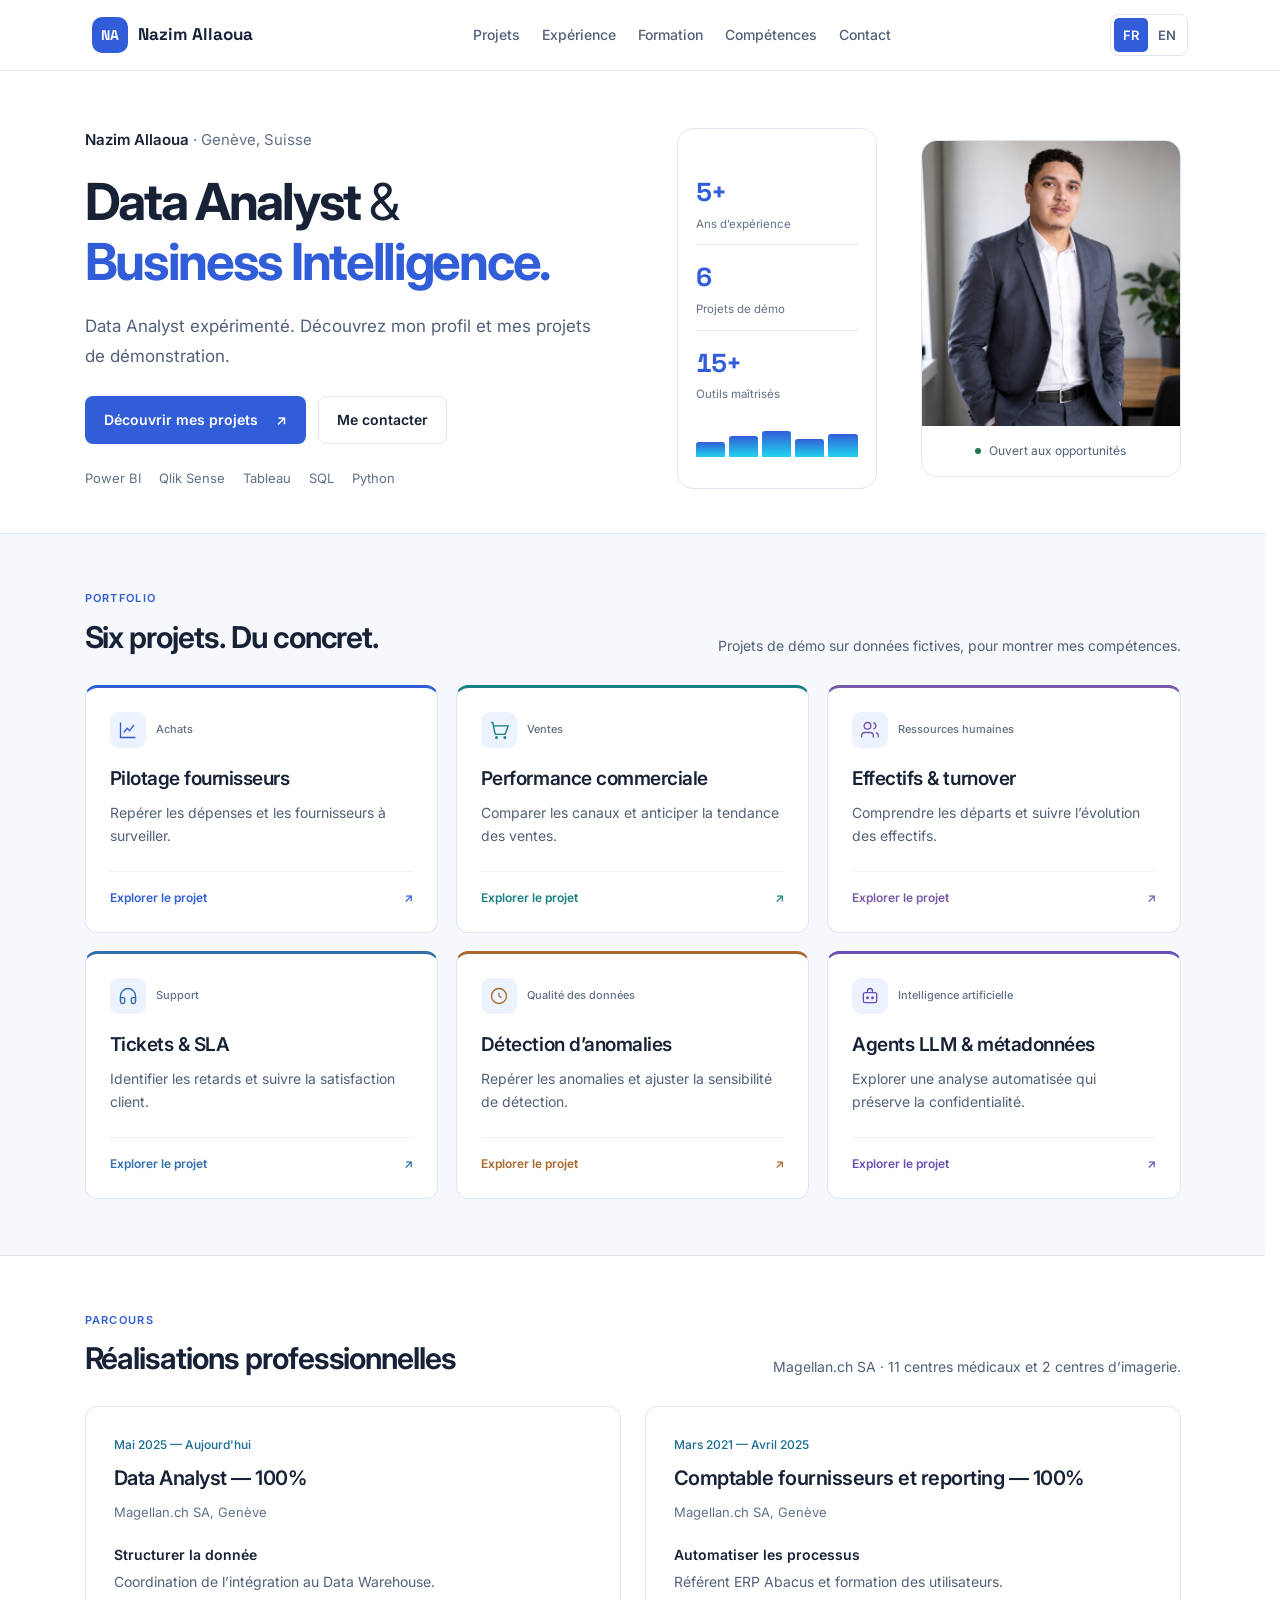
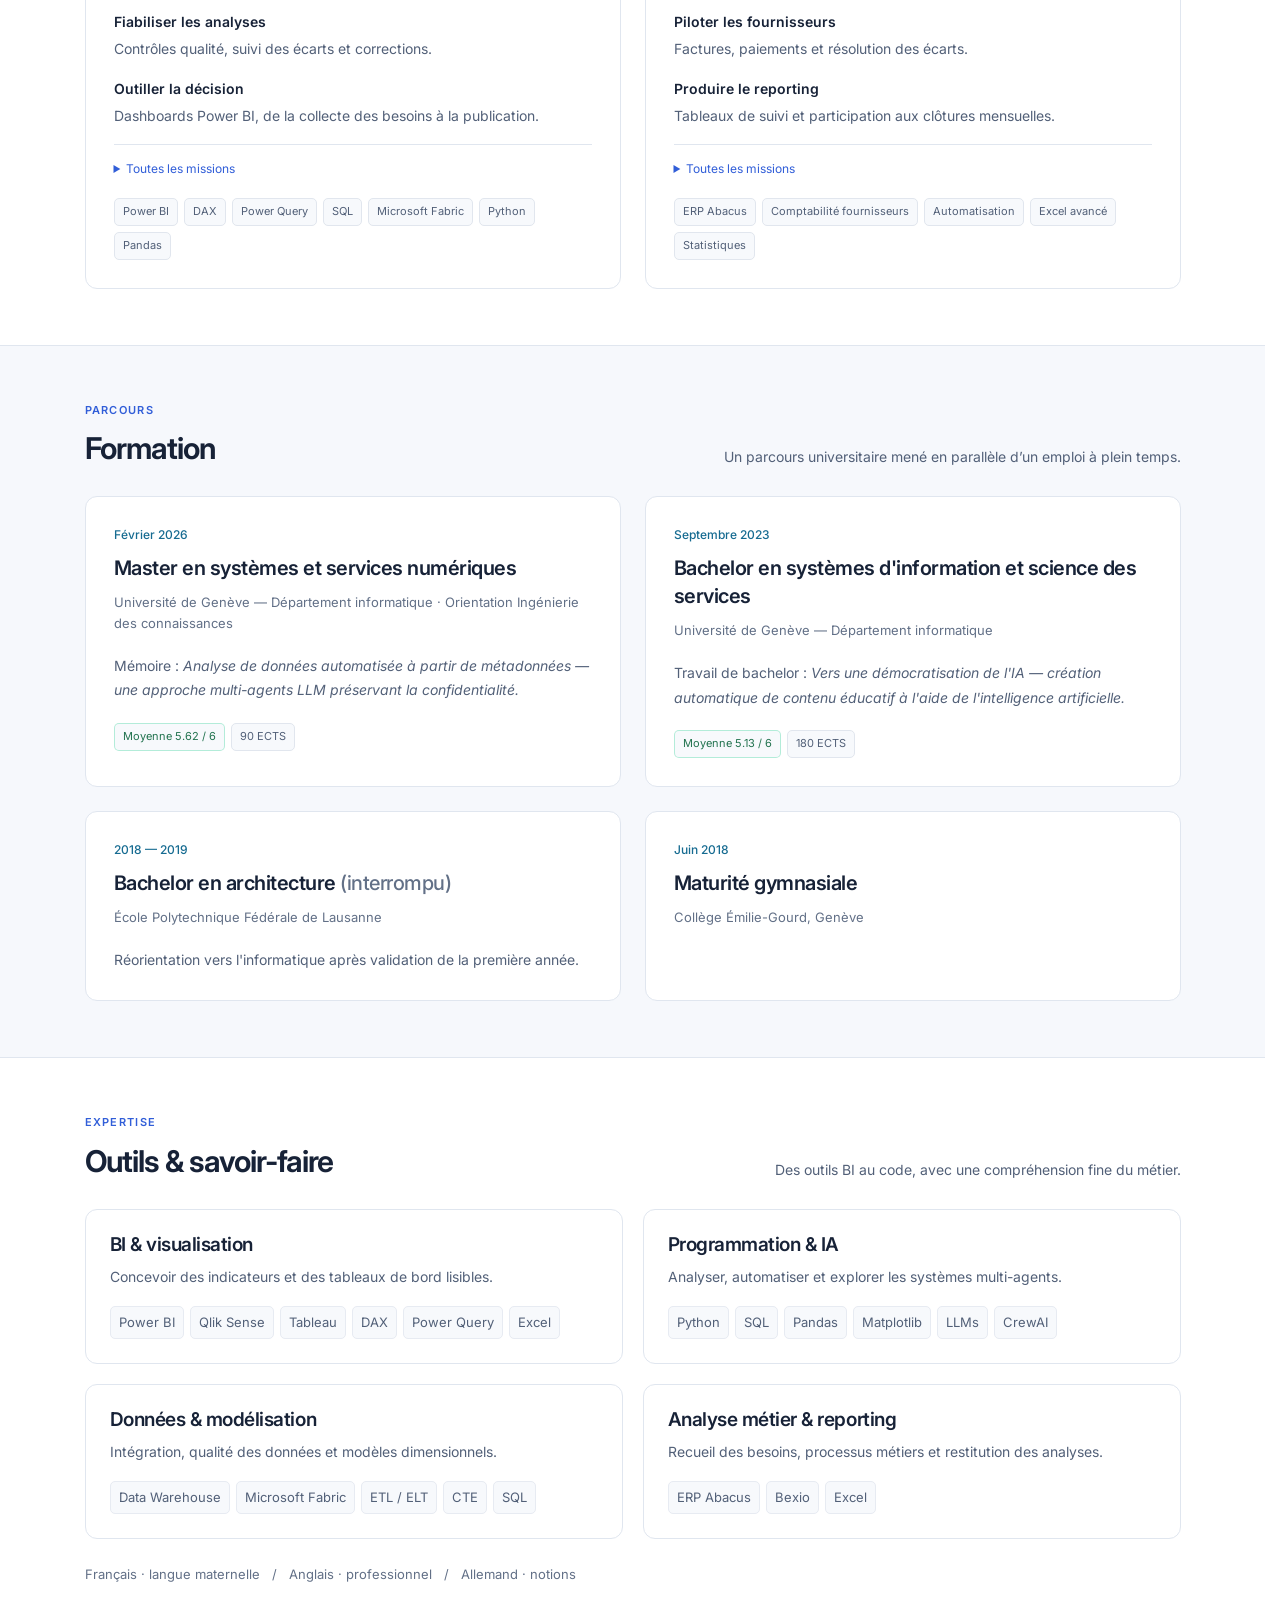
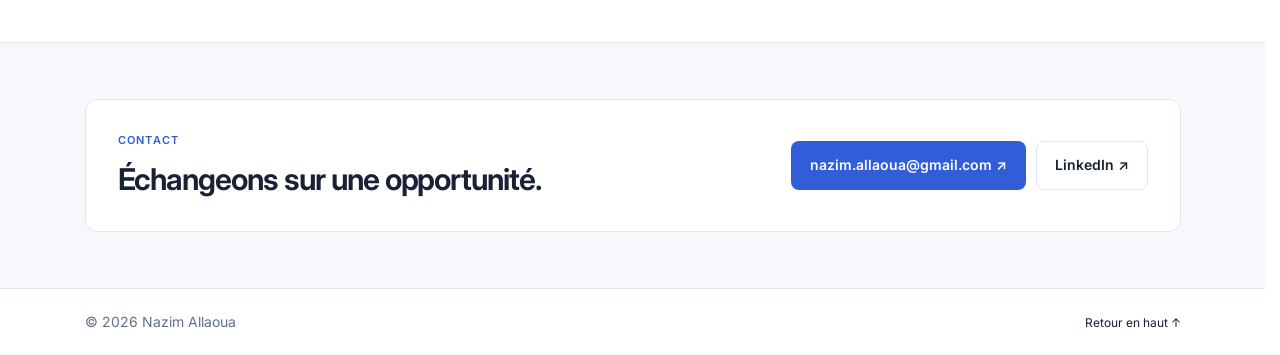
==== commit dab3a182: "Refonte de la page d'accueil : hero, sections et textes - Texte hero généralisé (Data Analyst expéri" ====
--- a/index.html
+++ b/index.html
@@ -9,19 +9,19 @@
 <link rel="preconnect" href="https://fonts.googleapis.com">
 <link rel="preconnect" href="https://fonts.gstatic.com" crossorigin>
 <link href="https://fonts.googleapis.com/css2?family=Inter:wght@400;500;600;700&family=Space+Grotesk:wght@500;600;700;800&display=swap" rel="stylesheet">
-<link rel="stylesheet" href="css/style.css?v=8">
-<link rel="stylesheet" href="css/home.css?v=8">
+<link rel="stylesheet" href="css/style.css?v=9">
+<link rel="stylesheet" href="css/home.css?v=9">
 </head>
 <body class="portfolio-home">
 <nav class="nav"><div class="container">
 <a href="#top" class="brand"><span class="brand-mark">NA</span> Nazim Allaoua</a>
 <button class="nav-toggle" aria-label="Menu" aria-expanded="false" aria-controls="main-menu"><span>Menu</span></button>
-<ul class="nav-links" id="main-menu"><li><a href="#projets"><span data-en="Projects">Projets</span></a></li><li><a href="#experience"><span data-en="Experience">Expérience</span></a></li><li><a href="#competences"><span data-en="Skills">Compétences</span></a></li><li><a href="#formation"><span data-en="Education">Formation</span></a></li><li><a href="#contact">Contact</a></li></ul>
+<ul class="nav-links" id="main-menu"><li><a href="#projets"><span data-en="Projects">Projets</span></a></li><li><a href="#experience"><span data-en="Experience">Expérience</span></a></li><li><a href="#formation"><span data-en="Education">Formation</span></a></li><li><a href="#competences"><span data-en="Skills">Compétences</span></a></li><li><a href="#contact">Contact</a></li></ul>
 <div class="nav-actions"><div class="language-switch" role="group" aria-label="Langue / Language"><button type="button" data-lang="fr" aria-pressed="true" aria-label="Français">FR</button><button type="button" data-lang="en" aria-pressed="false" aria-label="English">EN</button></div></div>
 </div></nav>
-<header id="top" class="home-hero"><div class="container home-intro"><div class="intro-copy"><p class="intro-eyebrow">Nazim Allaoua <span>· <span data-en="Geneva, Switzerland">Genève, Suisse</span></span></p><h1>Data Analyst <span class="amp">&amp;</span><br><span class="blue">Business Intelligence.</span></h1><p class="intro-description"><span data-en="Data Analyst in healthcare. Explore my work in BI, programming and AI.">Data Analyst dans la santé. Découvrez mes réalisations en BI, programmation et IA.</span></p><div class="intro-actions"><a href="#projets" class="btn btn-primary"><span data-en="Explore my projects">Découvrir mes projets</span> <span aria-hidden="true">↗</span></a><a href="#contact" class="btn btn-ghost"><span data-en="Get in touch">Me contacter</span></a></div><div class="intro-stack"><span>Power BI</span><span>Qlik Sense</span><span>Tableau</span><span>SQL</span><span>Python</span></div></div><div class="profile-photo"><img src="assets/portrait-full-700.jpg" srcset="assets/portrait-full-700.jpg 700w, assets/portrait-full-1000.jpg 1000w" sizes="(max-width: 600px) 160px, 280px" alt="Nazim Allaoua" width="1122" height="1402" fetchpriority="high"><div class="photo-label"><span class="availability-dot"></span><span data-en="Open to opportunities">Ouvert aux opportunités</span></div></div></div></header>
+<header id="top" class="home-hero"><div class="container home-intro"><div class="intro-copy"><p class="intro-eyebrow">Nazim Allaoua <span>· <span data-en="Geneva, Switzerland">Genève, Suisse</span></span></p><h1>Data Analyst <span class="amp">&amp;</span><br><span class="blue">Business Intelligence.</span></h1><p class="intro-description"><span data-en="Experienced Data Analyst. Discover my profile and demo projects.">Data Analyst expérimenté. Découvrez mon profil et mes projets de démonstration.</span></p><div class="intro-actions"><a href="#projets" class="btn btn-primary"><span data-en="Explore my projects">Découvrir mes projets</span> <span aria-hidden="true">↗</span></a><a href="#contact" class="btn btn-ghost"><span data-en="Get in touch">Me contacter</span></a></div><div class="intro-stack"><span>Power BI</span><span>Qlik Sense</span><span>Tableau</span><span>SQL</span><span>Python</span></div></div><div class="hero-data-strip"><div class="hds-item"><strong data-count="5" data-suffix="+">0</strong><span data-en="Years of experience">Ans d’expérience</span></div><div class="hds-item"><strong data-count="6">0</strong><span data-en="Demo projects">Projets de démo</span></div><div class="hds-item"><strong data-count="15" data-suffix="+">0</strong><span data-en="Tools mastered">Outils maîtrisés</span></div><div class="hds-bars" aria-hidden="true"><i style="--i:0"></i><i style="--i:1"></i><i style="--i:2"></i><i style="--i:3"></i><i style="--i:4"></i></div></div><div class="profile-photo"><img src="assets/portrait-full-700.jpg" srcset="assets/portrait-full-700.jpg 700w, assets/portrait-full-1000.jpg 1000w" sizes="(max-width: 600px) 160px, 280px" alt="Nazim Allaoua" width="1122" height="1402" fetchpriority="high"><div class="photo-label"><span class="availability-dot"></span><span data-en="Open to opportunities">Ouvert aux opportunités</span></div></div></div></header>
 <main>
-<section id="projets" class="home-section projects-section"><div class="container"><div class="home-section-head"><div><p class="section-kicker">Portfolio</p><h2><span data-en="Six projects. Practical skills.">Six projets. Du concret.</span></h2></div><p><span data-en="Six interactive demos using synthetic data.">Six démonstrations interactives sur données fictives.</span></p></div><div class="project-grid"><a class="project-tile" href="projects/achats.html"><div class="tile-top"><span class="tile-icon" aria-hidden="true"><svg viewBox="0 0 24 24" fill="none" stroke="currentColor" stroke-width="1.6"><path d="M3 3v18h18"/><path d="M7 15l4-5 3 3 5-7"/></svg></span><span class="tile-category"><span data-en="Purchasing">Achats</span></span></div><h3><span data-en="Supplier management">Pilotage fournisseurs</span></h3><p><span data-en="Identify spending and suppliers that need attention.">Repérer les dépenses et les fournisseurs à surveiller.</span></p><div class="tile-bottom"><span><span data-en="Explore project">Explorer le projet</span></span><span aria-hidden="true">↗</span></div></a><a class="project-tile" href="projects/ventes.html"><div class="tile-top"><span class="tile-icon" aria-hidden="true"><svg viewBox="0 0 24 24" fill="none" stroke="currentColor" stroke-width="1.6"><circle cx="9" cy="21" r="1"/><circle cx="19" cy="21" r="1"/><path d="M2.5 3h2l2.6 12.6a2 2 0 0 0 2 1.6h8.8a2 2 0 0 0 2-1.6L23 7H6"/></svg></span><span class="tile-category"><span data-en="Sales">Ventes</span></span></div><h3><span data-en="Sales performance">Performance commerciale</span></h3><p><span data-en="Compare channels and forecast sales trends.">Comparer les canaux et anticiper la tendance des ventes.</span></p><div class="tile-bottom"><span><span data-en="Explore project">Explorer le projet</span></span><span aria-hidden="true">↗</span></div></a><a class="project-tile" href="projects/rh.html"><div class="tile-top"><span class="tile-icon" aria-hidden="true"><svg viewBox="0 0 24 24" fill="none" stroke="currentColor" stroke-width="1.6"><path d="M16 21v-2a4 4 0 0 0-4-4H6a4 4 0 0 0-4 4v2"/><circle cx="9" cy="7" r="4"/><path d="M22 21v-2a4 4 0 0 0-3-3.87"/><path d="M16 3.13a4 4 0 0 1 0 7.75"/></svg></span><span class="tile-category"><span data-en="Human resources">Ressources humaines</span></span></div><h3><span data-en="Headcount &amp; turnover">Effectifs &amp; turnover</span></h3><p><span data-en="Understand departures and monitor headcount changes.">Comprendre les départs et suivre l’évolution des effectifs.</span></p><div class="tile-bottom"><span><span data-en="Explore project">Explorer le projet</span></span><span aria-hidden="true">↗</span></div></a><a class="project-tile" href="projects/support.html"><div class="tile-top"><span class="tile-icon" aria-hidden="true"><svg viewBox="0 0 24 24" fill="none" stroke="currentColor" stroke-width="1.6"><path d="M3 18v-6a9 9 0 0 1 18 0v6"/><path d="M21 19a2 2 0 0 1-2 2h-1a2 2 0 0 1-2-2v-3a2 2 0 0 1 2-2h3zM3 19a2 2 0 0 0 2 2h1a2 2 0 0 0 2-2v-3a2 2 0 0 0-2-2H3z"/></svg></span><span class="tile-category"><span data-en="Support">Support</span></span></div><h3><span data-en="Tickets &amp; SLAs">Tickets &amp; SLA</span></h3><p><span data-en="Identify delays and monitor customer satisfaction.">Identifier les retards et suivre la satisfaction client.</span></p><div class="tile-bottom"><span><span data-en="Explore project">Explorer le projet</span></span><span aria-hidden="true">↗</span></div></a><a class="project-tile" href="projects/qualite-donnees.html"><div class="tile-top"><span class="tile-icon" aria-hidden="true"><svg viewBox="0 0 24 24" fill="none" stroke="currentColor" stroke-width="1.6"><circle cx="12" cy="12" r="9"/><path d="M12 8v4l3 2"/></svg></span><span class="tile-category"><span data-en="Data quality">Qualité des données</span></span></div><h3><span data-en="Anomaly detection">Détection d’anomalies</span></h3><p><span data-en="Find anomalies and adjust detection sensitivity.">Repérer les anomalies et ajuster la sensibilité de détection.</span></p><div class="tile-bottom"><span><span data-en="Explore project">Explorer le projet</span></span><span aria-hidden="true">↗</span></div></a><a class="project-tile" href="projects/ia.html"><div class="tile-top"><span class="tile-icon" aria-hidden="true"><svg viewBox="0 0 24 24" fill="none" stroke="currentColor" stroke-width="1.6"><rect x="4" y="8" width="16" height="12" rx="2"/><path d="M9 8V6a3 3 0 0 1 6 0v2"/><circle cx="9" cy="14" r="1"/><circle cx="15" cy="14" r="1"/></svg></span><span class="tile-category"><span data-en="Artificial intelligence">Intelligence artificielle</span></span></div><h3><span data-en="LLM agents &amp; metadata">Agents LLM &amp; métadonnées</span></h3><p><span data-en="Explore automated analysis that preserves privacy.">Explorer une analyse automatisée qui préserve la confidentialité.</span></p><div class="tile-bottom"><span><span data-en="Explore project">Explorer le projet</span></span><span aria-hidden="true">↗</span></div></a></div></div></section>
+<section id="projets" class="home-section projects-section"><div class="container"><div class="home-section-head"><div><p class="section-kicker">Portfolio</p><h2><span data-en="Six projects. Practical skills.">Six projets. Du concret.</span></h2></div><p><span data-en="Demo projects on fictional data, showcasing my skills.">Projets de démo sur données fictives, pour montrer mes compétences.</span></p></div><div class="project-grid"><a class="project-tile" href="projects/achats.html"><div class="tile-top"><span class="tile-icon" aria-hidden="true"><svg viewBox="0 0 24 24" fill="none" stroke="currentColor" stroke-width="1.6"><path d="M3 3v18h18"/><path d="M7 15l4-5 3 3 5-7"/></svg></span><span class="tile-category"><span data-en="Purchasing">Achats</span></span></div><h3><span data-en="Supplier management">Pilotage fournisseurs</span></h3><p><span data-en="Identify spending and suppliers that need attention.">Repérer les dépenses et les fournisseurs à surveiller.</span></p><div class="tile-bottom"><span><span data-en="Explore project">Explorer le projet</span></span><span aria-hidden="true">↗</span></div></a><a class="project-tile" href="projects/ventes.html"><div class="tile-top"><span class="tile-icon" aria-hidden="true"><svg viewBox="0 0 24 24" fill="none" stroke="currentColor" stroke-width="1.6"><circle cx="9" cy="21" r="1"/><circle cx="19" cy="21" r="1"/><path d="M2.5 3h2l2.6 12.6a2 2 0 0 0 2 1.6h8.8a2 2 0 0 0 2-1.6L23 7H6"/></svg></span><span class="tile-category"><span data-en="Sales">Ventes</span></span></div><h3><span data-en="Sales performance">Performance commerciale</span></h3><p><span data-en="Compare channels and forecast sales trends.">Comparer les canaux et anticiper la tendance des ventes.</span></p><div class="tile-bottom"><span><span data-en="Explore project">Explorer le projet</span></span><span aria-hidden="true">↗</span></div></a><a class="project-tile" href="projects/rh.html"><div class="tile-top"><span class="tile-icon" aria-hidden="true"><svg viewBox="0 0 24 24" fill="none" stroke="currentColor" stroke-width="1.6"><path d="M16 21v-2a4 4 0 0 0-4-4H6a4 4 0 0 0-4 4v2"/><circle cx="9" cy="7" r="4"/><path d="M22 21v-2a4 4 0 0 0-3-3.87"/><path d="M16 3.13a4 4 0 0 1 0 7.75"/></svg></span><span class="tile-category"><span data-en="Human resources">Ressources humaines</span></span></div><h3><span data-en="Headcount &amp; turnover">Effectifs &amp; turnover</span></h3><p><span data-en="Understand departures and monitor headcount changes.">Comprendre les départs et suivre l’évolution des effectifs.</span></p><div class="tile-bottom"><span><span data-en="Explore project">Explorer le projet</span></span><span aria-hidden="true">↗</span></div></a><a class="project-tile" href="projects/support.html"><div class="tile-top"><span class="tile-icon" aria-hidden="true"><svg viewBox="0 0 24 24" fill="none" stroke="currentColor" stroke-width="1.6"><path d="M3 18v-6a9 9 0 0 1 18 0v6"/><path d="M21 19a2 2 0 0 1-2 2h-1a2 2 0 0 1-2-2v-3a2 2 0 0 1 2-2h3zM3 19a2 2 0 0 0 2 2h1a2 2 0 0 0 2-2v-3a2 2 0 0 0-2-2H3z"/></svg></span><span class="tile-category"><span data-en="Support">Support</span></span></div><h3><span data-en="Tickets &amp; SLAs">Tickets &amp; SLA</span></h3><p><span data-en="Identify delays and monitor customer satisfaction.">Identifier les retards et suivre la satisfaction client.</span></p><div class="tile-bottom"><span><span data-en="Explore project">Explorer le projet</span></span><span aria-hidden="true">↗</span></div></a><a class="project-tile" href="projects/qualite-donnees.html"><div class="tile-top"><span class="tile-icon" aria-hidden="true"><svg viewBox="0 0 24 24" fill="none" stroke="currentColor" stroke-width="1.6"><circle cx="12" cy="12" r="9"/><path d="M12 8v4l3 2"/></svg></span><span class="tile-category"><span data-en="Data quality">Qualité des données</span></span></div><h3><span data-en="Anomaly detection">Détection d’anomalies</span></h3><p><span data-en="Find anomalies and adjust detection sensitivity.">Repérer les anomalies et ajuster la sensibilité de détection.</span></p><div class="tile-bottom"><span><span data-en="Explore project">Explorer le projet</span></span><span aria-hidden="true">↗</span></div></a><a class="project-tile" href="projects/ia.html"><div class="tile-top"><span class="tile-icon" aria-hidden="true"><svg viewBox="0 0 24 24" fill="none" stroke="currentColor" stroke-width="1.6"><rect x="4" y="8" width="16" height="12" rx="2"/><path d="M9 8V6a3 3 0 0 1 6 0v2"/><circle cx="9" cy="14" r="1"/><circle cx="15" cy="14" r="1"/></svg></span><span class="tile-category"><span data-en="Artificial intelligence">Intelligence artificielle</span></span></div><h3><span data-en="LLM agents &amp; metadata">Agents LLM &amp; métadonnées</span></h3><p><span data-en="Explore automated analysis that preserves privacy.">Explorer une analyse automatisée qui préserve la confidentialité.</span></p><div class="tile-bottom"><span><span data-en="Explore project">Explorer le projet</span></span><span aria-hidden="true">↗</span></div></a></div></div></section>
 <section id="experience" class="home-section resume-section">
   <div class="container">
 <div class="home-section-head"><div><p class="section-kicker"><span data-en="Background">Parcours</span></p><h2><span data-en="Professional contributions">Réalisations professionnelles</span></h2></div><p><span data-en="Magellan.ch SA · 11 medical centres and 2 imaging centres.">Magellan.ch SA · 11 centres médicaux et 2 centres d’imagerie.</span></p></div>
@@ -57,7 +57,6 @@
   </div>
 </section>
 
-<section id="competences" class="home-section"><div class="container"><div class="home-section-head"><div><p class="section-kicker">Expertise</p><h2><span data-en="Tools &amp; expertise">Outils &amp; savoir-faire</span></h2></div><p><span data-en="BI, programming and business understanding.">BI, programmation et compréhension métier.</span></p></div><div class="skill-grid skills-focused"><div class="skill-cat"><h3><span data-en="BI &amp; visualisation">BI &amp; visualisation</span></h3><p><span data-en="Design clear indicators and dashboards.">Concevoir des indicateurs et des tableaux de bord lisibles.</span></p><div class="chip-row"><span class="chip">Power BI</span><span class="chip">Qlik Sense</span><span class="chip">Tableau</span><span class="chip">DAX</span><span class="chip">Power Query</span><span class="chip">Excel</span></div></div><div class="skill-cat"><h3><span data-en="Programming &amp; AI">Programmation &amp; IA</span></h3><p><span data-en="Analyse, automate and explore multi-agent systems.">Analyser, automatiser et explorer les systèmes multi-agents.</span></p><div class="chip-row"><span class="chip">Python</span><span class="chip">SQL</span><span class="chip">Pandas</span><span class="chip">Matplotlib</span><span class="chip">LLMs</span><span class="chip">CrewAI</span></div></div><div class="skill-cat"><h3><span data-en="Data &amp; modelling">Données &amp; modélisation</span></h3><p><span data-en="Integration, data quality and dimensional models.">Intégration, qualité des données et modèles dimensionnels.</span></p><div class="chip-row"><span class="chip">Data Warehouse</span><span class="chip">Microsoft Fabric</span><span class="chip">ETL / ELT</span><span class="chip">CTE</span><span class="chip">SQL</span></div></div><div class="skill-cat"><h3><span data-en="Business analysis &amp; reporting">Analyse métier &amp; reporting</span></h3><p><span data-en="Requirements gathering, business processes and communicating findings.">Recueil des besoins, processus métiers et restitution des analyses.</span></p><div class="chip-row"><span class="chip">ERP Abacus</span><span class="chip">Bexio</span><span class="chip">Excel</span></div></div></div><p class="language-note"><span data-en="French · native &amp;nbsp; / &amp;nbsp; English · professional &amp;nbsp; / &amp;nbsp; German · basic">Français · langue maternelle &nbsp; / &nbsp; Anglais · professionnel &nbsp; / &nbsp; Allemand · notions</span></p></div></section>
 <section id="formation" class="home-section resume-section">
   <div class="container">
 <div class="home-section-head"><div><p class="section-kicker"><span data-en="Background">Parcours</span></p><h2><span data-en="Education">Formation</span></h2></div><p><span data-en="University studies completed alongside full-time employment.">Un parcours universitaire mené en parallèle d’un emploi à plein temps.</span></p></div>
@@ -90,7 +89,8 @@
     </div>
   </div>
 </section>
+<section id="competences" class="home-section"><div class="container"><div class="home-section-head"><div><p class="section-kicker">Expertise</p><h2><span data-en="Tools &amp; expertise">Outils &amp; savoir-faire</span></h2></div><p><span data-en="BI tools, code, and a sharp grasp of the business.">Des outils BI au code, avec une compréhension fine du métier.</span></p></div><div class="skill-grid skills-focused"><div class="skill-cat"><h3><span data-en="BI &amp; visualisation">BI &amp; visualisation</span></h3><p><span data-en="Design clear indicators and dashboards.">Concevoir des indicateurs et des tableaux de bord lisibles.</span></p><div class="chip-row"><span class="chip">Power BI</span><span class="chip">Qlik Sense</span><span class="chip">Tableau</span><span class="chip">DAX</span><span class="chip">Power Query</span><span class="chip">Excel</span></div></div><div class="skill-cat"><h3><span data-en="Programming &amp; AI">Programmation &amp; IA</span></h3><p><span data-en="Analyse, automate and explore multi-agent systems.">Analyser, automatiser et explorer les systèmes multi-agents.</span></p><div class="chip-row"><span class="chip">Python</span><span class="chip">SQL</span><span class="chip">Pandas</span><span class="chip">Matplotlib</span><span class="chip">LLMs</span><span class="chip">CrewAI</span></div></div><div class="skill-cat"><h3><span data-en="Data &amp; modelling">Données &amp; modélisation</span></h3><p><span data-en="Integration, data quality and dimensional models.">Intégration, qualité des données et modèles dimensionnels.</span></p><div class="chip-row"><span class="chip">Data Warehouse</span><span class="chip">Microsoft Fabric</span><span class="chip">ETL / ELT</span><span class="chip">CTE</span><span class="chip">SQL</span></div></div><div class="skill-cat"><h3><span data-en="Business analysis &amp; reporting">Analyse métier &amp; reporting</span></h3><p><span data-en="Requirements gathering, business processes and communicating findings.">Recueil des besoins, processus métiers et restitution des analyses.</span></p><div class="chip-row"><span class="chip">ERP Abacus</span><span class="chip">Bexio</span><span class="chip">Excel</span></div></div></div><p class="language-note"><span data-en="French · native &amp;nbsp; / &amp;nbsp; English · professional &amp;nbsp; / &amp;nbsp; German · basic">Français · langue maternelle &nbsp; / &nbsp; Anglais · professionnel &nbsp; / &nbsp; Allemand · notions</span></p></div></section>
 <section id="contact" class="home-section"><div class="container"><div class="contact-banner"><div><p class="section-kicker">Contact</p><h2><span data-en="Let’s discuss an opportunity.">Échangeons sur une opportunité.</span></h2></div><div class="contact-buttons"><a class="btn btn-primary" href="mailto:nazim.allaoua@gmail.com">nazim.allaoua@gmail.com ↗</a><a class="btn btn-ghost" href="https://www.linkedin.com/in/nazim-allaoua" target="_blank" rel="noopener">LinkedIn ↗</a></div></div></div></section>
 </main>
 <footer><div class="container"><p>© 2026 Nazim Allaoua</p><a href="#top"><span data-en="Back to top ↑">Retour en haut ↑</span></a></div></footer>
-<script src="js/translations.js?v=8"></script><script src="js/i18n.js?v=8"></script><script src="js/main.js?v=8"></script></body></html>
+<script src="js/translations.js?v=9"></script><script src="js/i18n.js?v=9"></script><script src="js/main.js?v=9"></script></body></html>
--- a/css/home.css
+++ b/css/home.css
@@ -3,7 +3,7 @@
 .portfolio-home h1,.portfolio-home h2,.portfolio-home h3,.portfolio-home h4 { font-family:Inter,-apple-system,BlinkMacSystemFont,'Segoe UI',sans-serif; }
 .portfolio-home .container { max-width:1160px; padding-inline:32px; }
 .home-hero { padding:128px 0 58px; }
-.home-intro { display:grid; grid-template-columns:minmax(0,1fr) 260px; gap:70px; align-items:center; }
+.home-intro { display:grid; grid-template-columns:minmax(0,1fr) 200px 260px; gap:44px; align-items:center; }
 .intro-eyebrow { font-size:15px; font-weight:600; color:var(--text); margin-bottom:20px; }
 .intro-eyebrow > span { color:var(--text-faint); font-weight:400; }
 .intro-copy h1 { font-size:clamp(34px,4.2vw,51px); line-height:1.18; letter-spacing:-.045em; font-weight:700; margin-bottom:20px; }
@@ -13,16 +13,27 @@
 .portfolio-home .btn { border-radius:8px; font-size:14px; padding:12px 18px; min-height:46px; gap:18px; }
 .portfolio-home .btn-ghost { background:#fff; border-color:var(--border); }
 .intro-stack { display:flex; gap:18px; flex-wrap:wrap; color:var(--text-faint); font-size:13px; margin-top:24px; }
+.hero-data-strip { display:flex; flex-direction:column; border:1px solid var(--border); border-radius:16px; background:#fff; padding:20px 18px; align-self:stretch; justify-content:center; }
+.hds-item { padding:12px 0; }
+.hds-item + .hds-item { border-top:1px solid var(--border); }
+.hds-item strong { display:block; font-family:"Space Grotesk",sans-serif; font-size:26px; font-weight:700; letter-spacing:-.02em; color:var(--accent); font-variant-numeric:tabular-nums; }
+.hds-item span { display:block; font-size:11.5px; line-height:1.35; color:var(--text-faint); margin-top:3px; }
+.hds-bars { display:flex; align-items:flex-end; gap:4px; height:26px; margin-top:16px; }
+.hds-bars i { flex:1; height:100%; border-radius:3px 3px 0 0; background:linear-gradient(180deg,var(--accent),#22d3ee); transform-origin:bottom; animation:hdsGrow 2.2s ease-in-out infinite; animation-delay:calc(var(--i) * .18s); }
+.hds-bars i:nth-child(1) { height:55%; } .hds-bars i:nth-child(2) { height:80%; } .hds-bars i:nth-child(3) { height:100%; } .hds-bars i:nth-child(4) { height:68%; } .hds-bars i:nth-child(5) { height:88%; }
+@keyframes hdsGrow { 0%,100% { transform:scaleY(.32); opacity:.55; } 50% { transform:scaleY(1); opacity:1; } }
+@media (prefers-reduced-motion:reduce) { .hds-bars i { animation:none; transform:scaleY(.7); } }
 .profile-photo { border:1px solid var(--border); border-radius:16px; overflow:hidden; background:#f3f5f8; }
 .profile-photo img { width:100%; height:285px; object-fit:cover; object-position:center 23%; }
 .photo-label { background:#fff; display:flex; justify-content:center; gap:8px; align-items:center; padding:15px 8px; font-size:12px; color:var(--text-dim); }
 .availability-dot { width:6px; height:6px; border-radius:50%; background:var(--good); flex-shrink:0; }
 .home-section { padding:56px 0; border-top:1px solid var(--border); }
-.projects-section,#formation { background:#f6f8fc; }
+.projects-section,#formation,#contact { background:#f6f8fc; }
 .home-section-head { display:flex; align-items:flex-end; justify-content:space-between; gap:32px; margin-bottom:28px; }
 .section-kicker { text-transform:uppercase; letter-spacing:.12em; font-weight:600; font-size:11px; color:var(--accent); margin-bottom:10px; }
 .home-section-head h2,.contact-banner h2 { margin:0; font-size:30px; letter-spacing:-.035em; font-weight:650; line-height:1.3; }
-.home-section-head > p { max-width:380px; font-size:14px; line-height:1.65; margin:0; }
+.home-section-head > p { max-width:480px; font-size:14px; line-height:1.65; margin:0; }
+@media(min-width:761px) { .home-section-head > p { white-space:nowrap; } }
 .project-grid { display:grid; grid-template-columns:repeat(3,minmax(0,1fr)); gap:18px; }
 .project-tile { display:flex; flex-direction:column; border:1px solid #e0e6ef; border-radius:12px; padding:23px; background:#fff; transition:transform .2s,border-color .2s,box-shadow .2s; }
 .project-tile:hover { transform:translateY(-4px); border-color:#9aafe6; box-shadow:0 12px 26px -16px #2e4c7f44; }
@@ -55,11 +66,11 @@
 #competences .card { box-shadow:none; border-radius:12px; padding:24px; }
 #competences .card h3 { font-size:18px; }
 .lang-row,.lang-row span:last-child { font-size:13px; }
-.contact-banner { border-radius:12px; padding:32px; background:#f2f5fc; display:flex; align-items:center; justify-content:space-between; gap:26px; }
+.contact-banner { border-radius:12px; padding:32px; background:#fff; border:1px solid var(--border); display:flex; align-items:center; justify-content:space-between; gap:26px; }
 .contact-buttons { display:flex; gap:10px; flex-wrap:wrap; }
 .portfolio-home footer { padding:22px 0; font-size:12px; }
 .portfolio-home footer p { margin:0; }
-@media(max-width:1000px) { .home-intro { gap:36px; grid-template-columns:minmax(0,1fr) 230px; } .intro-copy h1 { font-size:42px; } .project-grid,.skill-grid { grid-template-columns:repeat(2,minmax(0,1fr)); } .contact-banner { align-items:flex-start; flex-direction:column; } }
+@media(max-width:1000px) { .home-intro { gap:36px; grid-template-columns:minmax(0,1fr) 230px; } .hero-data-strip { display:none; } .intro-copy h1 { font-size:42px; } .project-grid,.skill-grid { grid-template-columns:repeat(2,minmax(0,1fr)); } .contact-banner { align-items:flex-start; flex-direction:column; } }
 @media(max-width:760px) { .home-intro { grid-template-columns:minmax(0,1fr) 180px; gap:24px; } .profile-photo img { height:235px; } .photo-label { font-size:10px; } .intro-copy h1 { font-size:33px; } .home-section-head { align-items:flex-start; flex-direction:column; gap:14px; } .resume-grid { grid-template-columns:1fr; } .intro-eyebrow { font-size:13px; } }
 @media(max-width:560px) { .portfolio-home .container { padding-inline:20px; } .portfolio-home .nav .container { padding-inline:12px; } .home-hero { padding:104px 0 36px; } .home-intro { display:flex; flex-direction:column-reverse; align-items:flex-start; gap:24px; } .profile-photo { width:142px; } .profile-photo img { height:142px; object-position:center 25%; } .photo-label { display:none; } .intro-copy h1 { font-size:clamp(29px,7.6vw,40px); } .intro-description { font-size:16px; } .intro-stack { gap:14px; font-size:12px; } .home-section { padding:36px 0; } .project-grid,.skill-grid { grid-template-columns:1fr; } .project-tile { padding:22px; } .tile-top { margin-bottom:16px; } .home-section-head h2,.contact-banner h2 { font-size:26px; } .resume-grid .tl-item { padding:22px; } .contact-banner { padding:24px 20px; } .contact-buttons .btn { font-size:12px; padding:12px; overflow-wrap:anywhere; } }
 /* Project-first recruitment portfolio. */
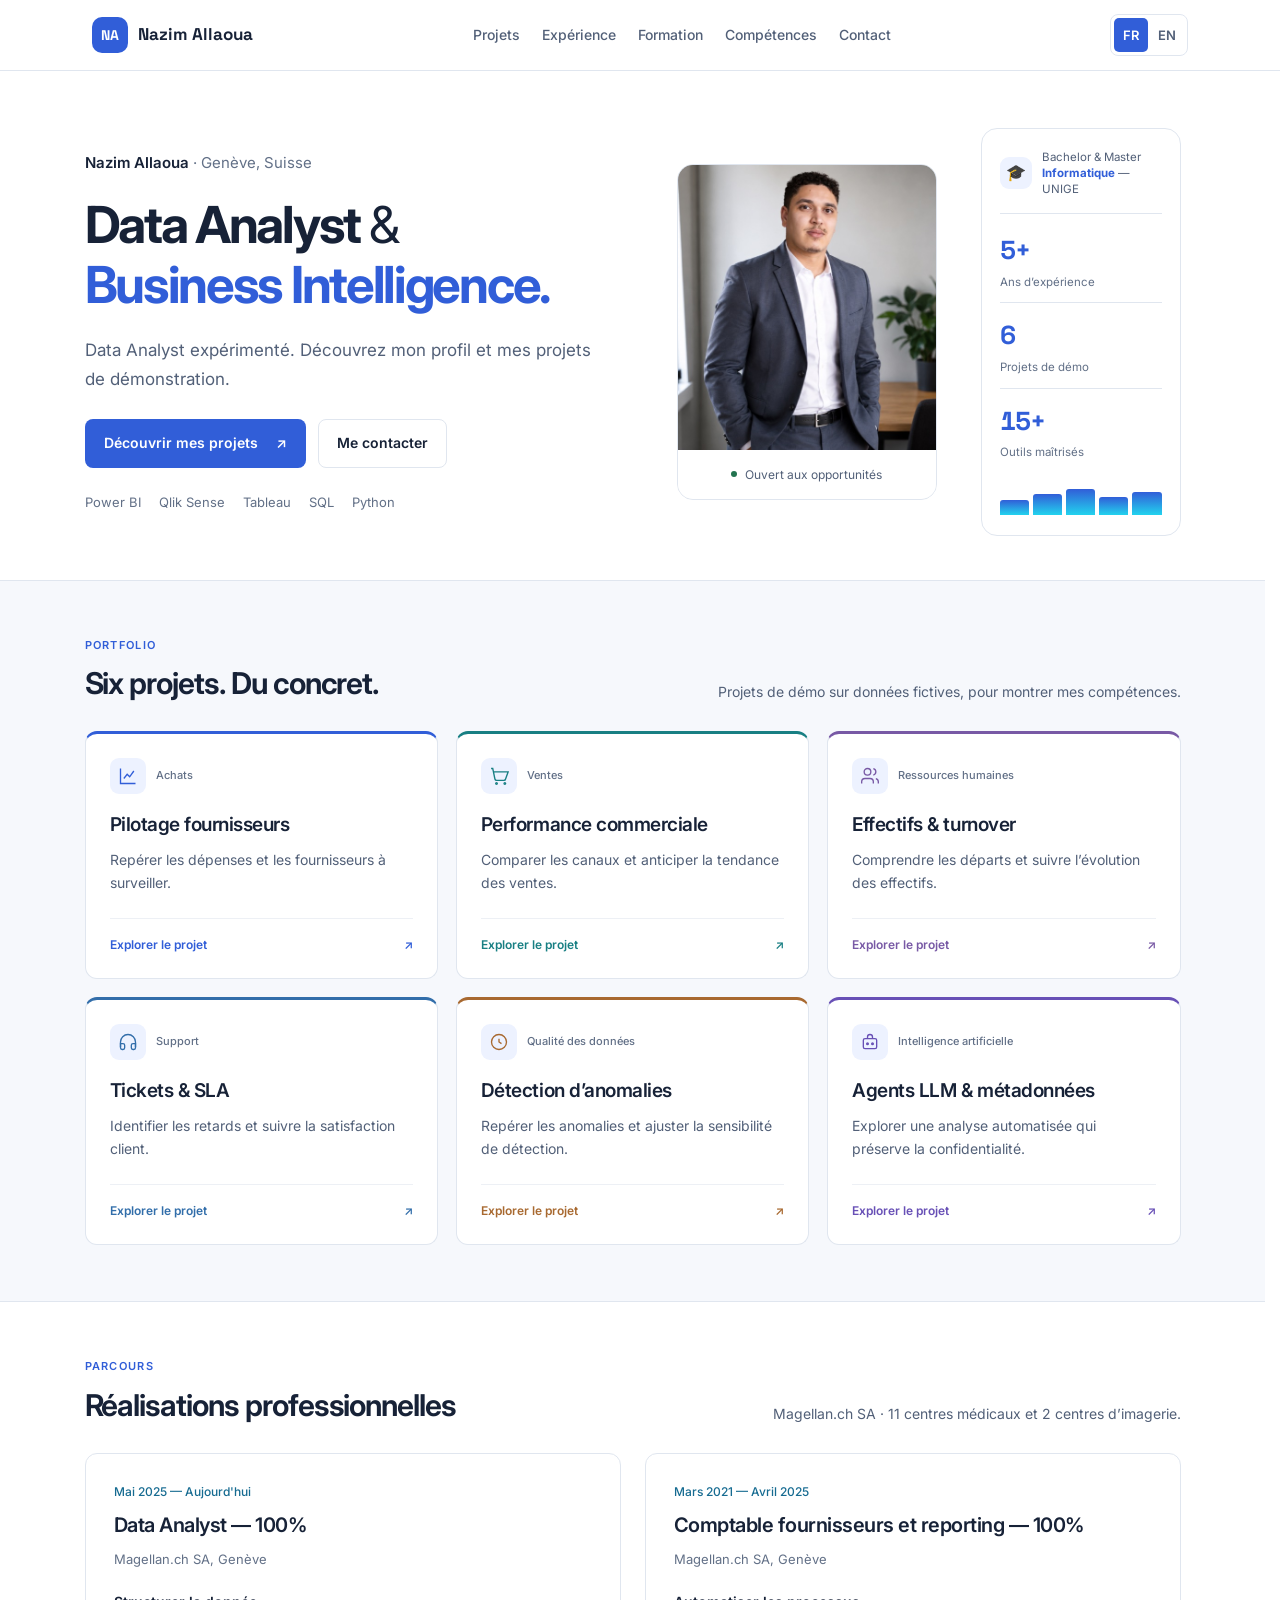
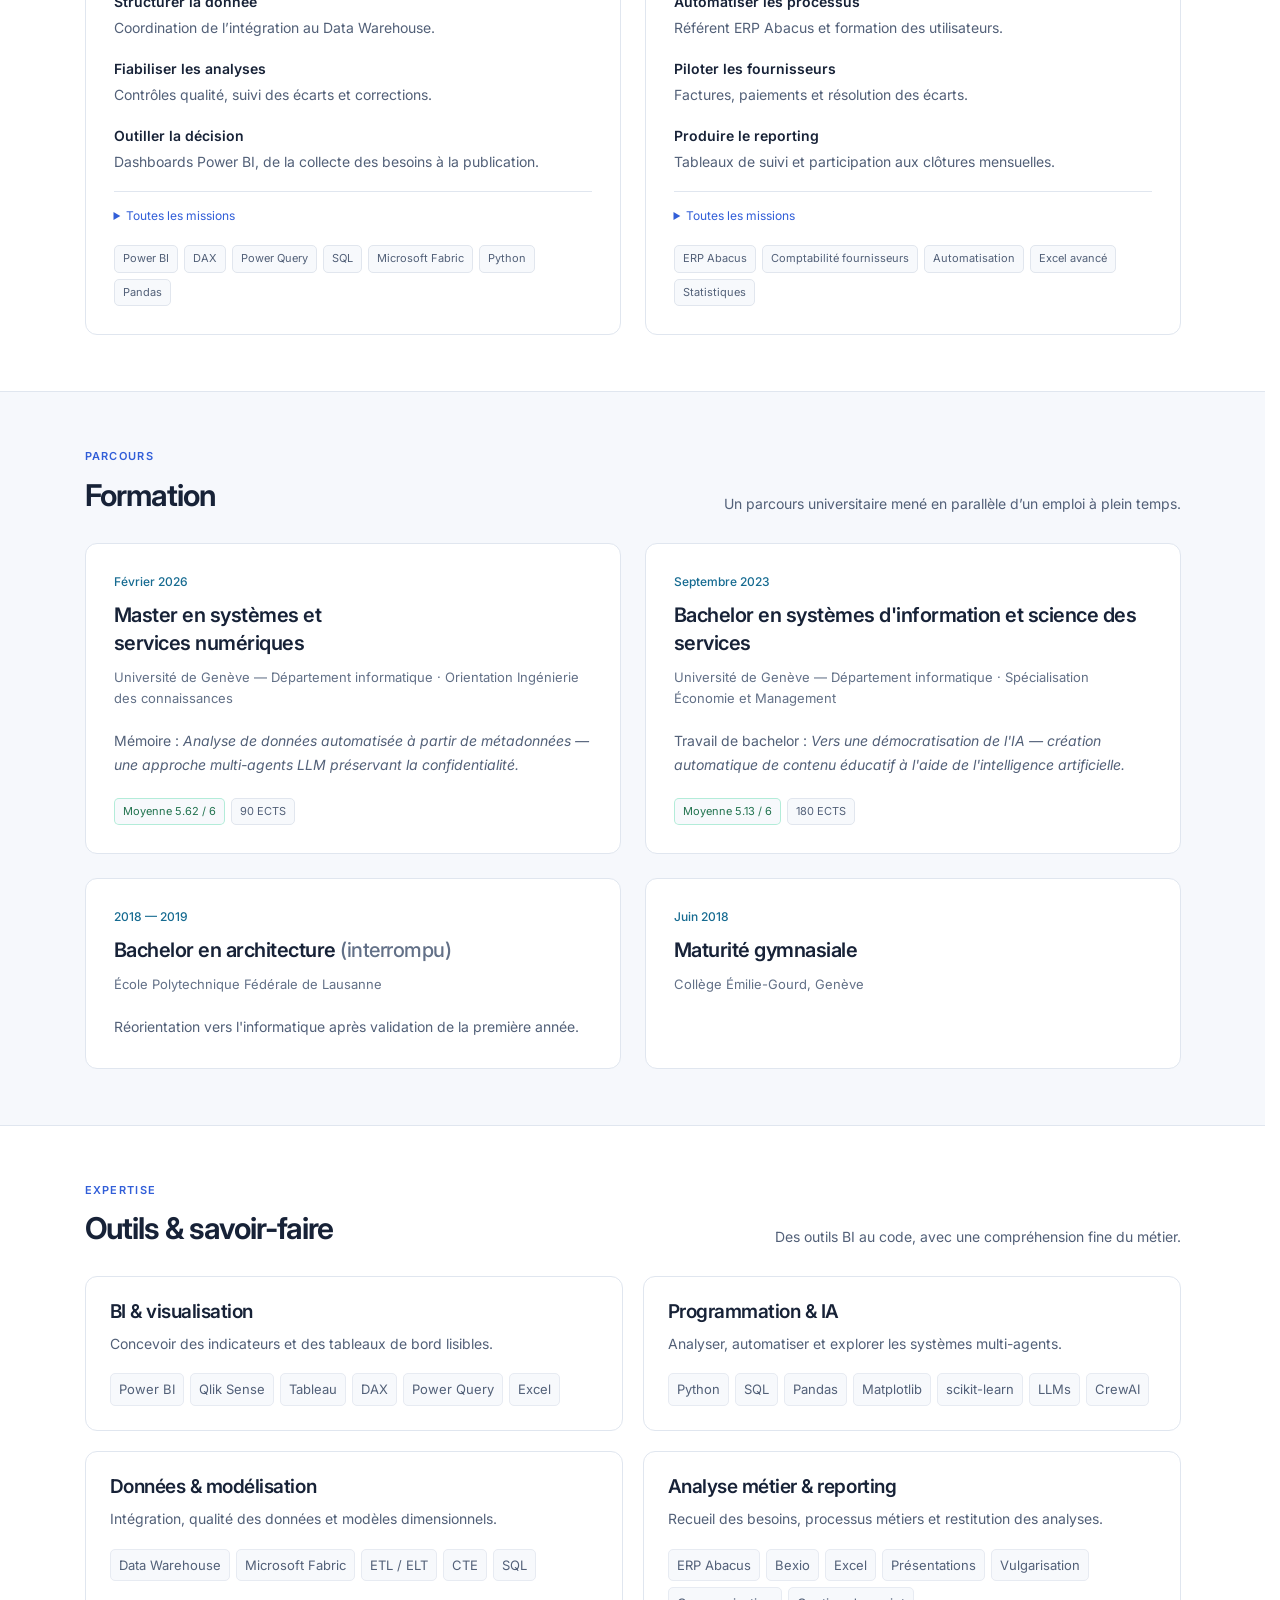
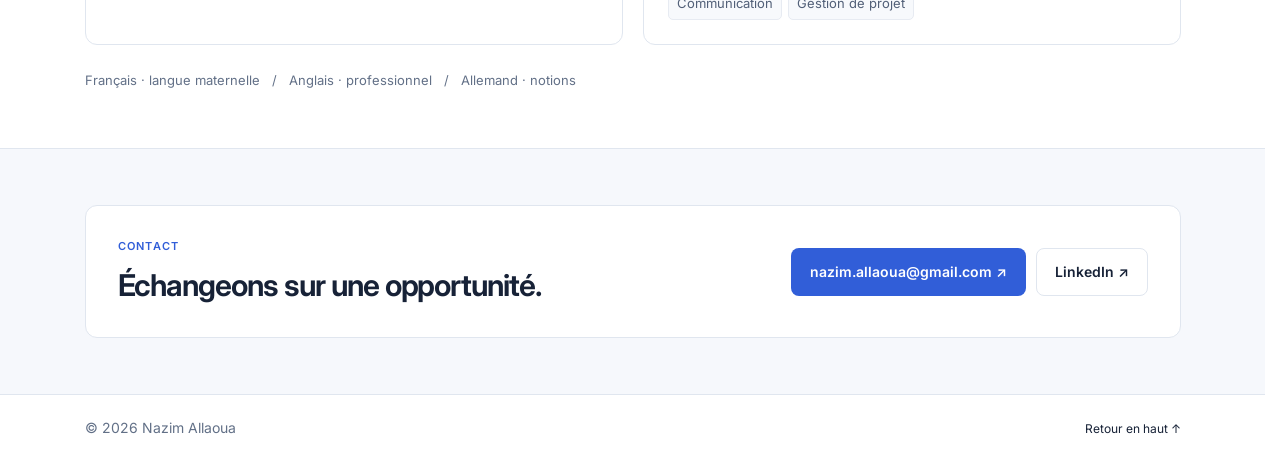
==== commit 147d9f5c: "Ajustements hero, formation et compétences - Photo et carte de stats interverties dans le hero ; ajo" ====
--- a/index.html
+++ b/index.html
@@ -9,8 +9,8 @@
 <link rel="preconnect" href="https://fonts.googleapis.com">
 <link rel="preconnect" href="https://fonts.gstatic.com" crossorigin>
 <link href="https://fonts.googleapis.com/css2?family=Inter:wght@400;500;600;700&family=Space+Grotesk:wght@500;600;700;800&display=swap" rel="stylesheet">
-<link rel="stylesheet" href="css/style.css?v=9">
-<link rel="stylesheet" href="css/home.css?v=9">
+<link rel="stylesheet" href="css/style.css?v=10">
+<link rel="stylesheet" href="css/home.css?v=10">
 </head>
 <body class="portfolio-home">
 <nav class="nav"><div class="container">
@@ -19,7 +19,7 @@
 <ul class="nav-links" id="main-menu"><li><a href="#projets"><span data-en="Projects">Projets</span></a></li><li><a href="#experience"><span data-en="Experience">Expérience</span></a></li><li><a href="#formation"><span data-en="Education">Formation</span></a></li><li><a href="#competences"><span data-en="Skills">Compétences</span></a></li><li><a href="#contact">Contact</a></li></ul>
 <div class="nav-actions"><div class="language-switch" role="group" aria-label="Langue / Language"><button type="button" data-lang="fr" aria-pressed="true" aria-label="Français">FR</button><button type="button" data-lang="en" aria-pressed="false" aria-label="English">EN</button></div></div>
 </div></nav>
-<header id="top" class="home-hero"><div class="container home-intro"><div class="intro-copy"><p class="intro-eyebrow">Nazim Allaoua <span>· <span data-en="Geneva, Switzerland">Genève, Suisse</span></span></p><h1>Data Analyst <span class="amp">&amp;</span><br><span class="blue">Business Intelligence.</span></h1><p class="intro-description"><span data-en="Experienced Data Analyst. Discover my profile and demo projects.">Data Analyst expérimenté. Découvrez mon profil et mes projets de démonstration.</span></p><div class="intro-actions"><a href="#projets" class="btn btn-primary"><span data-en="Explore my projects">Découvrir mes projets</span> <span aria-hidden="true">↗</span></a><a href="#contact" class="btn btn-ghost"><span data-en="Get in touch">Me contacter</span></a></div><div class="intro-stack"><span>Power BI</span><span>Qlik Sense</span><span>Tableau</span><span>SQL</span><span>Python</span></div></div><div class="hero-data-strip"><div class="hds-item"><strong data-count="5" data-suffix="+">0</strong><span data-en="Years of experience">Ans d’expérience</span></div><div class="hds-item"><strong data-count="6">0</strong><span data-en="Demo projects">Projets de démo</span></div><div class="hds-item"><strong data-count="15" data-suffix="+">0</strong><span data-en="Tools mastered">Outils maîtrisés</span></div><div class="hds-bars" aria-hidden="true"><i style="--i:0"></i><i style="--i:1"></i><i style="--i:2"></i><i style="--i:3"></i><i style="--i:4"></i></div></div><div class="profile-photo"><img src="assets/portrait-full-700.jpg" srcset="assets/portrait-full-700.jpg 700w, assets/portrait-full-1000.jpg 1000w" sizes="(max-width: 600px) 160px, 280px" alt="Nazim Allaoua" width="1122" height="1402" fetchpriority="high"><div class="photo-label"><span class="availability-dot"></span><span data-en="Open to opportunities">Ouvert aux opportunités</span></div></div></div></header>
+<header id="top" class="home-hero"><div class="container home-intro"><div class="intro-copy"><p class="intro-eyebrow">Nazim Allaoua <span>· <span data-en="Geneva, Switzerland">Genève, Suisse</span></span></p><h1>Data Analyst <span class="amp">&amp;</span><br><span class="blue">Business Intelligence.</span></h1><p class="intro-description"><span data-en="Experienced Data Analyst. Discover my profile and demo projects.">Data Analyst expérimenté. Découvrez mon profil et mes projets de démonstration.</span></p><div class="intro-actions"><a href="#projets" class="btn btn-primary"><span data-en="Explore my projects">Découvrir mes projets</span> <span aria-hidden="true">↗</span></a><a href="#contact" class="btn btn-ghost"><span data-en="Get in touch">Me contacter</span></a></div><div class="intro-stack"><span>Power BI</span><span>Qlik Sense</span><span>Tableau</span><span>SQL</span><span>Python</span></div></div><div class="profile-photo"><img src="assets/portrait-full-700.jpg" srcset="assets/portrait-full-700.jpg 700w, assets/portrait-full-1000.jpg 1000w" sizes="(max-width: 600px) 160px, 280px" alt="Nazim Allaoua" width="1122" height="1402" fetchpriority="high"><div class="photo-label"><span class="availability-dot"></span><span data-en="Open to opportunities">Ouvert aux opportunités</span></div></div><div class="hero-data-strip"><div class="hds-edu"><span class="hds-edu-icon" aria-hidden="true">🎓</span><span class="hds-edu-text"><span data-en="Bachelor &amp; Master">Bachelor &amp; Master</span><br><strong><span data-en="Computer Science">Informatique</span></strong> — UNIGE</span></div><div class="hds-item"><strong data-count="5" data-suffix="+">0</strong><span data-en="Years of experience">Ans d’expérience</span></div><div class="hds-item"><strong data-count="6">0</strong><span data-en="Demo projects">Projets de démo</span></div><div class="hds-item"><strong data-count="15" data-suffix="+">0</strong><span data-en="Tools mastered">Outils maîtrisés</span></div><div class="hds-bars" aria-hidden="true"><i style="--i:0"></i><i style="--i:1"></i><i style="--i:2"></i><i style="--i:3"></i><i style="--i:4"></i></div></div></div></header>
 <main>
 <section id="projets" class="home-section projects-section"><div class="container"><div class="home-section-head"><div><p class="section-kicker">Portfolio</p><h2><span data-en="Six projects. Practical skills.">Six projets. Du concret.</span></h2></div><p><span data-en="Demo projects on fictional data, showcasing my skills.">Projets de démo sur données fictives, pour montrer mes compétences.</span></p></div><div class="project-grid"><a class="project-tile" href="projects/achats.html"><div class="tile-top"><span class="tile-icon" aria-hidden="true"><svg viewBox="0 0 24 24" fill="none" stroke="currentColor" stroke-width="1.6"><path d="M3 3v18h18"/><path d="M7 15l4-5 3 3 5-7"/></svg></span><span class="tile-category"><span data-en="Purchasing">Achats</span></span></div><h3><span data-en="Supplier management">Pilotage fournisseurs</span></h3><p><span data-en="Identify spending and suppliers that need attention.">Repérer les dépenses et les fournisseurs à surveiller.</span></p><div class="tile-bottom"><span><span data-en="Explore project">Explorer le projet</span></span><span aria-hidden="true">↗</span></div></a><a class="project-tile" href="projects/ventes.html"><div class="tile-top"><span class="tile-icon" aria-hidden="true"><svg viewBox="0 0 24 24" fill="none" stroke="currentColor" stroke-width="1.6"><circle cx="9" cy="21" r="1"/><circle cx="19" cy="21" r="1"/><path d="M2.5 3h2l2.6 12.6a2 2 0 0 0 2 1.6h8.8a2 2 0 0 0 2-1.6L23 7H6"/></svg></span><span class="tile-category"><span data-en="Sales">Ventes</span></span></div><h3><span data-en="Sales performance">Performance commerciale</span></h3><p><span data-en="Compare channels and forecast sales trends.">Comparer les canaux et anticiper la tendance des ventes.</span></p><div class="tile-bottom"><span><span data-en="Explore project">Explorer le projet</span></span><span aria-hidden="true">↗</span></div></a><a class="project-tile" href="projects/rh.html"><div class="tile-top"><span class="tile-icon" aria-hidden="true"><svg viewBox="0 0 24 24" fill="none" stroke="currentColor" stroke-width="1.6"><path d="M16 21v-2a4 4 0 0 0-4-4H6a4 4 0 0 0-4 4v2"/><circle cx="9" cy="7" r="4"/><path d="M22 21v-2a4 4 0 0 0-3-3.87"/><path d="M16 3.13a4 4 0 0 1 0 7.75"/></svg></span><span class="tile-category"><span data-en="Human resources">Ressources humaines</span></span></div><h3><span data-en="Headcount &amp; turnover">Effectifs &amp; turnover</span></h3><p><span data-en="Understand departures and monitor headcount changes.">Comprendre les départs et suivre l’évolution des effectifs.</span></p><div class="tile-bottom"><span><span data-en="Explore project">Explorer le projet</span></span><span aria-hidden="true">↗</span></div></a><a class="project-tile" href="projects/support.html"><div class="tile-top"><span class="tile-icon" aria-hidden="true"><svg viewBox="0 0 24 24" fill="none" stroke="currentColor" stroke-width="1.6"><path d="M3 18v-6a9 9 0 0 1 18 0v6"/><path d="M21 19a2 2 0 0 1-2 2h-1a2 2 0 0 1-2-2v-3a2 2 0 0 1 2-2h3zM3 19a2 2 0 0 0 2 2h1a2 2 0 0 0 2-2v-3a2 2 0 0 0-2-2H3z"/></svg></span><span class="tile-category"><span data-en="Support">Support</span></span></div><h3><span data-en="Tickets &amp; SLAs">Tickets &amp; SLA</span></h3><p><span data-en="Identify delays and monitor customer satisfaction.">Identifier les retards et suivre la satisfaction client.</span></p><div class="tile-bottom"><span><span data-en="Explore project">Explorer le projet</span></span><span aria-hidden="true">↗</span></div></a><a class="project-tile" href="projects/qualite-donnees.html"><div class="tile-top"><span class="tile-icon" aria-hidden="true"><svg viewBox="0 0 24 24" fill="none" stroke="currentColor" stroke-width="1.6"><circle cx="12" cy="12" r="9"/><path d="M12 8v4l3 2"/></svg></span><span class="tile-category"><span data-en="Data quality">Qualité des données</span></span></div><h3><span data-en="Anomaly detection">Détection d’anomalies</span></h3><p><span data-en="Find anomalies and adjust detection sensitivity.">Repérer les anomalies et ajuster la sensibilité de détection.</span></p><div class="tile-bottom"><span><span data-en="Explore project">Explorer le projet</span></span><span aria-hidden="true">↗</span></div></a><a class="project-tile" href="projects/ia.html"><div class="tile-top"><span class="tile-icon" aria-hidden="true"><svg viewBox="0 0 24 24" fill="none" stroke="currentColor" stroke-width="1.6"><rect x="4" y="8" width="16" height="12" rx="2"/><path d="M9 8V6a3 3 0 0 1 6 0v2"/><circle cx="9" cy="14" r="1"/><circle cx="15" cy="14" r="1"/></svg></span><span class="tile-category"><span data-en="Artificial intelligence">Intelligence artificielle</span></span></div><h3><span data-en="LLM agents &amp; metadata">Agents LLM &amp; métadonnées</span></h3><p><span data-en="Explore automated analysis that preserves privacy.">Explorer une analyse automatisée qui préserve la confidentialité.</span></p><div class="tile-bottom"><span><span data-en="Explore project">Explorer le projet</span></span><span aria-hidden="true">↗</span></div></a></div></div></section>
 <section id="experience" class="home-section resume-section">
@@ -63,7 +63,7 @@
     <div class="resume-grid">
       <div class="tl-item">
         <div class="tl-dot"></div>
-        <div class="tl-head"><h3>Master en systèmes et services numériques</h3><span class="tl-period">Février 2026</span></div>
+        <div class="tl-head"><h3>Master en systèmes et<br>services numériques</h3><span class="tl-period">Février 2026</span></div>
         <div class="tl-org">Université de Genève — Département informatique · Orientation Ingénierie des connaissances</div>
         <p style="margin-bottom:10px">Mémoire : <em>Analyse de données automatisée à partir de métadonnées — une approche multi-agents LLM préservant la confidentialité.</em></p>
         <div class="tl-badges"><span class="badge grade">Moyenne 5.62 / 6</span><span class="badge">90 ECTS</span></div>
@@ -71,7 +71,7 @@
       <div class="tl-item">
         <div class="tl-dot"></div>
         <div class="tl-head"><h3>Bachelor en systèmes d'information et science des services</h3><span class="tl-period">Septembre 2023</span></div>
-        <div class="tl-org">Université de Genève — Département informatique</div>
+        <div class="tl-org">Université de Genève — Département informatique · Spécialisation Économie et Management</div>
         <p style="margin-bottom:10px">Travail de bachelor : <em>Vers une démocratisation de l'IA — création automatique de contenu éducatif à l'aide de l'intelligence artificielle.</em></p>
         <div class="tl-badges"><span class="badge grade">Moyenne 5.13 / 6</span><span class="badge">180 ECTS</span></div>
       </div>
@@ -89,8 +89,8 @@
     </div>
   </div>
 </section>
-<section id="competences" class="home-section"><div class="container"><div class="home-section-head"><div><p class="section-kicker">Expertise</p><h2><span data-en="Tools &amp; expertise">Outils &amp; savoir-faire</span></h2></div><p><span data-en="BI tools, code, and a sharp grasp of the business.">Des outils BI au code, avec une compréhension fine du métier.</span></p></div><div class="skill-grid skills-focused"><div class="skill-cat"><h3><span data-en="BI &amp; visualisation">BI &amp; visualisation</span></h3><p><span data-en="Design clear indicators and dashboards.">Concevoir des indicateurs et des tableaux de bord lisibles.</span></p><div class="chip-row"><span class="chip">Power BI</span><span class="chip">Qlik Sense</span><span class="chip">Tableau</span><span class="chip">DAX</span><span class="chip">Power Query</span><span class="chip">Excel</span></div></div><div class="skill-cat"><h3><span data-en="Programming &amp; AI">Programmation &amp; IA</span></h3><p><span data-en="Analyse, automate and explore multi-agent systems.">Analyser, automatiser et explorer les systèmes multi-agents.</span></p><div class="chip-row"><span class="chip">Python</span><span class="chip">SQL</span><span class="chip">Pandas</span><span class="chip">Matplotlib</span><span class="chip">LLMs</span><span class="chip">CrewAI</span></div></div><div class="skill-cat"><h3><span data-en="Data &amp; modelling">Données &amp; modélisation</span></h3><p><span data-en="Integration, data quality and dimensional models.">Intégration, qualité des données et modèles dimensionnels.</span></p><div class="chip-row"><span class="chip">Data Warehouse</span><span class="chip">Microsoft Fabric</span><span class="chip">ETL / ELT</span><span class="chip">CTE</span><span class="chip">SQL</span></div></div><div class="skill-cat"><h3><span data-en="Business analysis &amp; reporting">Analyse métier &amp; reporting</span></h3><p><span data-en="Requirements gathering, business processes and communicating findings.">Recueil des besoins, processus métiers et restitution des analyses.</span></p><div class="chip-row"><span class="chip">ERP Abacus</span><span class="chip">Bexio</span><span class="chip">Excel</span></div></div></div><p class="language-note"><span data-en="French · native &amp;nbsp; / &amp;nbsp; English · professional &amp;nbsp; / &amp;nbsp; German · basic">Français · langue maternelle &nbsp; / &nbsp; Anglais · professionnel &nbsp; / &nbsp; Allemand · notions</span></p></div></section>
+<section id="competences" class="home-section"><div class="container"><div class="home-section-head"><div><p class="section-kicker">Expertise</p><h2><span data-en="Tools &amp; expertise">Outils &amp; savoir-faire</span></h2></div><p><span data-en="BI tools, code, and a sharp grasp of the business.">Des outils BI au code, avec une compréhension fine du métier.</span></p></div><div class="skill-grid skills-focused"><div class="skill-cat"><h3><span data-en="BI &amp; visualisation">BI &amp; visualisation</span></h3><p><span data-en="Design clear indicators and dashboards.">Concevoir des indicateurs et des tableaux de bord lisibles.</span></p><div class="chip-row"><span class="chip">Power BI</span><span class="chip">Qlik Sense</span><span class="chip">Tableau</span><span class="chip">DAX</span><span class="chip">Power Query</span><span class="chip">Excel</span></div></div><div class="skill-cat"><h3><span data-en="Programming &amp; AI">Programmation &amp; IA</span></h3><p><span data-en="Analyse, automate and explore multi-agent systems.">Analyser, automatiser et explorer les systèmes multi-agents.</span></p><div class="chip-row"><span class="chip">Python</span><span class="chip">SQL</span><span class="chip">Pandas</span><span class="chip">Matplotlib</span><span class="chip">scikit-learn</span><span class="chip">LLMs</span><span class="chip">CrewAI</span></div></div><div class="skill-cat"><h3><span data-en="Data &amp; modelling">Données &amp; modélisation</span></h3><p><span data-en="Integration, data quality and dimensional models.">Intégration, qualité des données et modèles dimensionnels.</span></p><div class="chip-row"><span class="chip">Data Warehouse</span><span class="chip">Microsoft Fabric</span><span class="chip">ETL / ELT</span><span class="chip">CTE</span><span class="chip">SQL</span></div></div><div class="skill-cat"><h3><span data-en="Business analysis &amp; reporting">Analyse métier &amp; reporting</span></h3><p><span data-en="Requirements gathering, business processes and communicating findings.">Recueil des besoins, processus métiers et restitution des analyses.</span></p><div class="chip-row"><span class="chip">ERP Abacus</span><span class="chip">Bexio</span><span class="chip">Excel</span><span class="chip"><span data-en="Presentations">Présentations</span></span><span class="chip"><span data-en="Simplifying complex topics">Vulgarisation</span></span><span class="chip">Communication</span><span class="chip"><span data-en="Project management">Gestion de projet</span></span></div></div></div><p class="language-note"><span data-en="French · native &amp;nbsp; / &amp;nbsp; English · professional &amp;nbsp; / &amp;nbsp; German · basic">Français · langue maternelle &nbsp; / &nbsp; Anglais · professionnel &nbsp; / &nbsp; Allemand · notions</span></p></div></section>
 <section id="contact" class="home-section"><div class="container"><div class="contact-banner"><div><p class="section-kicker">Contact</p><h2><span data-en="Let’s discuss an opportunity.">Échangeons sur une opportunité.</span></h2></div><div class="contact-buttons"><a class="btn btn-primary" href="mailto:nazim.allaoua@gmail.com">nazim.allaoua@gmail.com ↗</a><a class="btn btn-ghost" href="https://www.linkedin.com/in/nazim-allaoua" target="_blank" rel="noopener">LinkedIn ↗</a></div></div></div></section>
 </main>
 <footer><div class="container"><p>© 2026 Nazim Allaoua</p><a href="#top"><span data-en="Back to top ↑">Retour en haut ↑</span></a></div></footer>
-<script src="js/translations.js?v=9"></script><script src="js/i18n.js?v=9"></script><script src="js/main.js?v=9"></script></body></html>
+<script src="js/translations.js?v=10"></script><script src="js/i18n.js?v=10"></script><script src="js/main.js?v=10"></script></body></html>
--- a/css/home.css
+++ b/css/home.css
@@ -3,7 +3,7 @@
 .portfolio-home h1,.portfolio-home h2,.portfolio-home h3,.portfolio-home h4 { font-family:Inter,-apple-system,BlinkMacSystemFont,'Segoe UI',sans-serif; }
 .portfolio-home .container { max-width:1160px; padding-inline:32px; }
 .home-hero { padding:128px 0 58px; }
-.home-intro { display:grid; grid-template-columns:minmax(0,1fr) 200px 260px; gap:44px; align-items:center; }
+.home-intro { display:grid; grid-template-columns:minmax(0,1fr) 260px 200px; gap:44px; align-items:center; }
 .intro-eyebrow { font-size:15px; font-weight:600; color:var(--text); margin-bottom:20px; }
 .intro-eyebrow > span { color:var(--text-faint); font-weight:400; }
 .intro-copy h1 { font-size:clamp(34px,4.2vw,51px); line-height:1.18; letter-spacing:-.045em; font-weight:700; margin-bottom:20px; }
@@ -14,6 +14,10 @@
 .portfolio-home .btn-ghost { background:#fff; border-color:var(--border); }
 .intro-stack { display:flex; gap:18px; flex-wrap:wrap; color:var(--text-faint); font-size:13px; margin-top:24px; }
 .hero-data-strip { display:flex; flex-direction:column; border:1px solid var(--border); border-radius:16px; background:#fff; padding:20px 18px; align-self:stretch; justify-content:center; }
+.hds-edu { display:flex; align-items:center; gap:10px; padding-bottom:16px; margin-bottom:4px; border-bottom:1px solid var(--border); }
+.hds-edu-icon { display:flex; align-items:center; justify-content:center; width:32px; height:32px; border-radius:9px; background:#edf2ff; font-size:16px; flex-shrink:0; }
+.hds-edu-text { font-size:11.5px; line-height:1.4; color:var(--text-dim); }
+.hds-edu-text strong { color:var(--accent); font-weight:700; }
 .hds-item { padding:12px 0; }
 .hds-item + .hds-item { border-top:1px solid var(--border); }
 .hds-item strong { display:block; font-family:"Space Grotesk",sans-serif; font-size:26px; font-weight:700; letter-spacing:-.02em; color:var(--accent); font-variant-numeric:tabular-nums; }
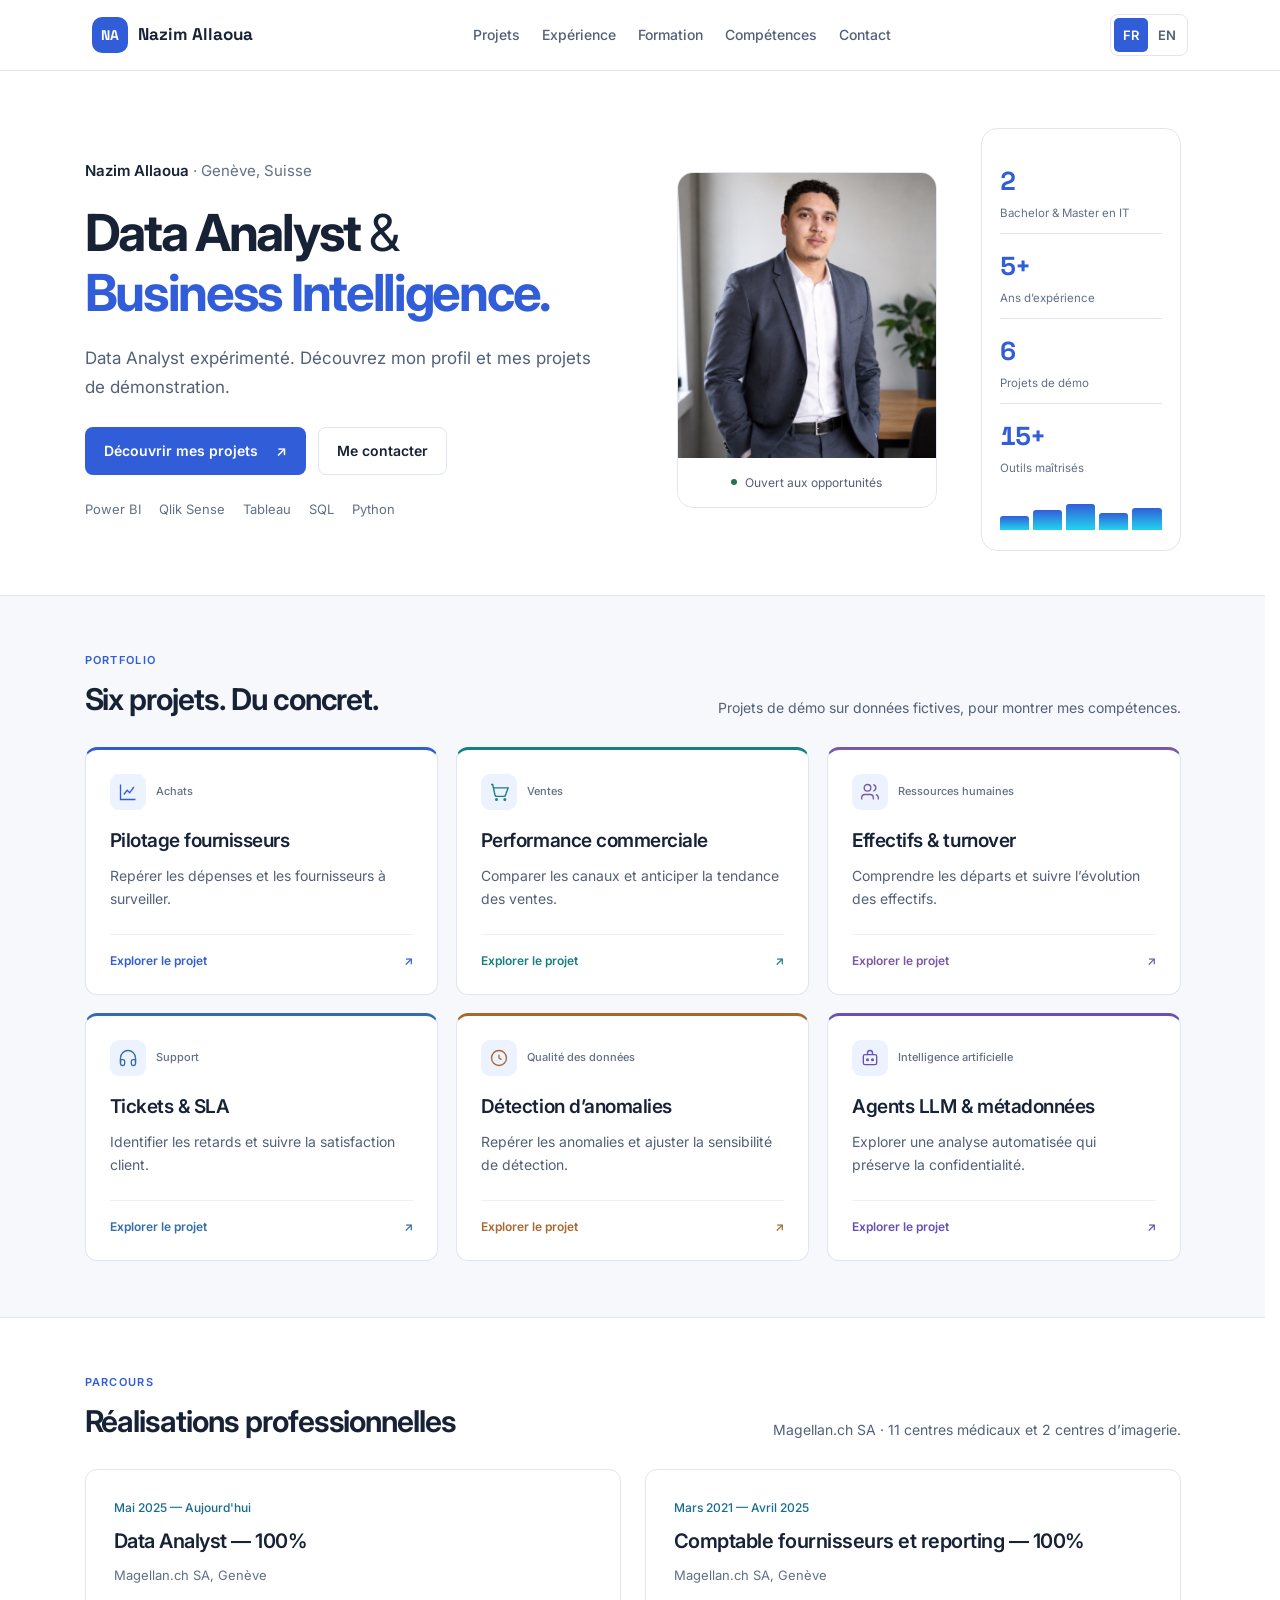
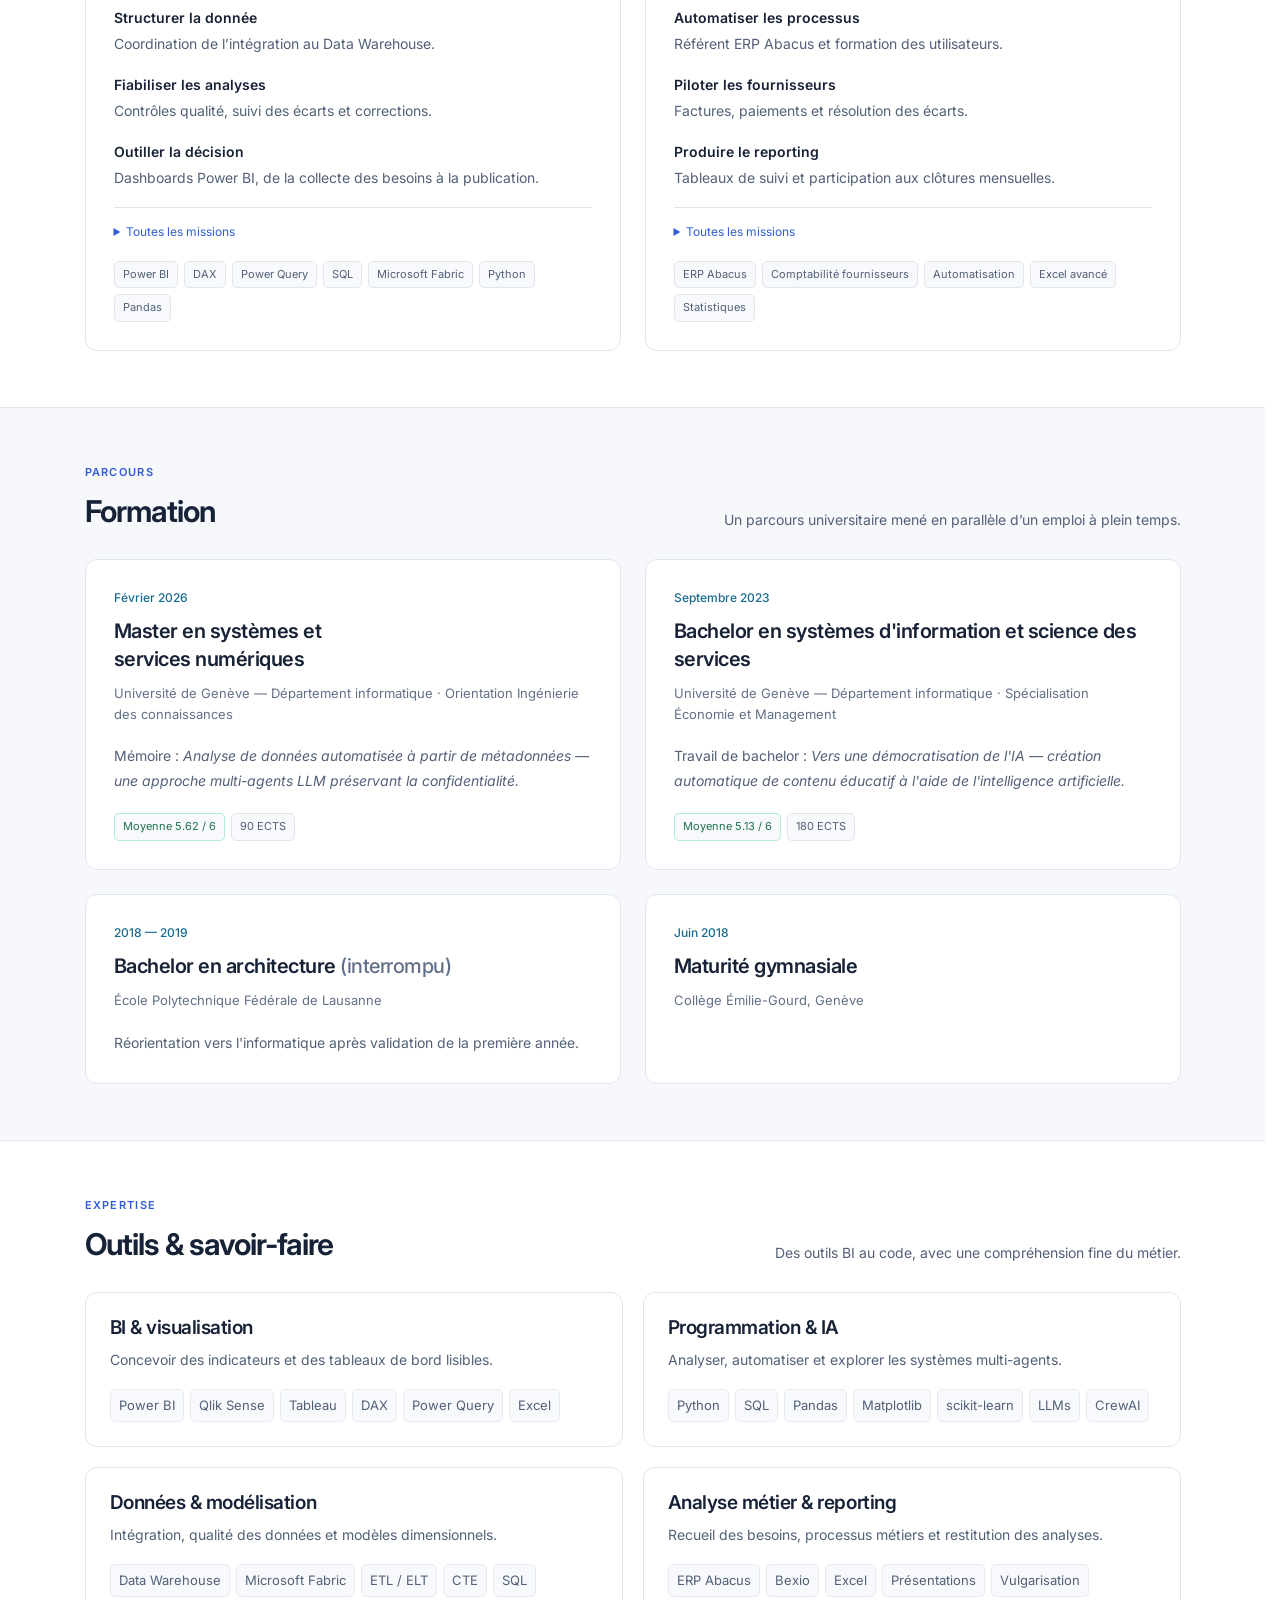
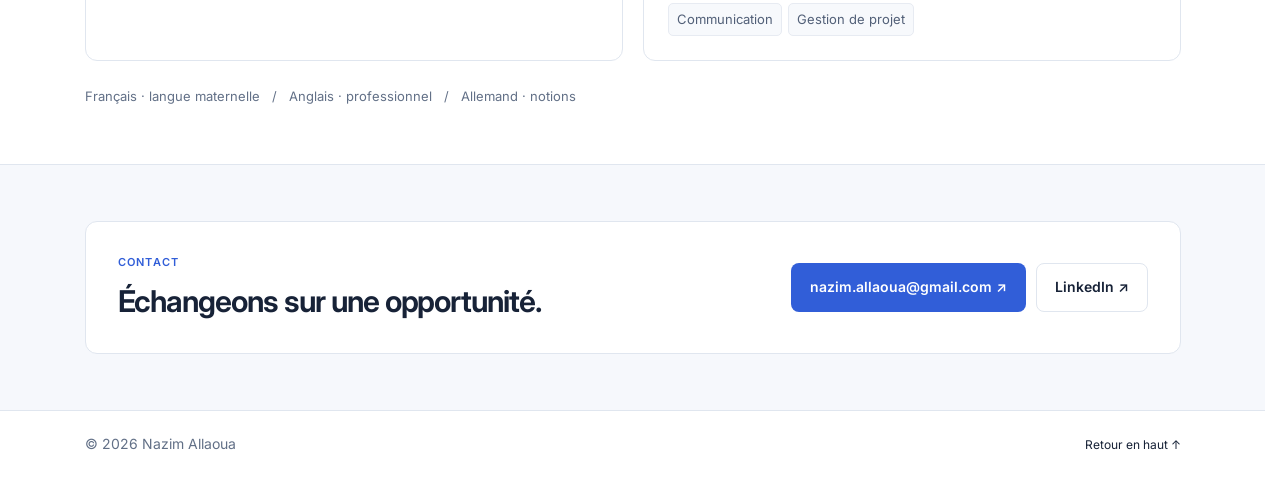
==== commit 55487131: "Simplifie le badge formation dans la carte du hero Remplace le badge avec emoji par un 4e chiffre (2" ====
--- a/index.html
+++ b/index.html
@@ -9,8 +9,8 @@
 <link rel="preconnect" href="https://fonts.googleapis.com">
 <link rel="preconnect" href="https://fonts.gstatic.com" crossorigin>
 <link href="https://fonts.googleapis.com/css2?family=Inter:wght@400;500;600;700&family=Space+Grotesk:wght@500;600;700;800&display=swap" rel="stylesheet">
-<link rel="stylesheet" href="css/style.css?v=10">
-<link rel="stylesheet" href="css/home.css?v=10">
+<link rel="stylesheet" href="css/style.css?v=11">
+<link rel="stylesheet" href="css/home.css?v=11">
 </head>
 <body class="portfolio-home">
 <nav class="nav"><div class="container">
@@ -19,7 +19,7 @@
 <ul class="nav-links" id="main-menu"><li><a href="#projets"><span data-en="Projects">Projets</span></a></li><li><a href="#experience"><span data-en="Experience">Expérience</span></a></li><li><a href="#formation"><span data-en="Education">Formation</span></a></li><li><a href="#competences"><span data-en="Skills">Compétences</span></a></li><li><a href="#contact">Contact</a></li></ul>
 <div class="nav-actions"><div class="language-switch" role="group" aria-label="Langue / Language"><button type="button" data-lang="fr" aria-pressed="true" aria-label="Français">FR</button><button type="button" data-lang="en" aria-pressed="false" aria-label="English">EN</button></div></div>
 </div></nav>
-<header id="top" class="home-hero"><div class="container home-intro"><div class="intro-copy"><p class="intro-eyebrow">Nazim Allaoua <span>· <span data-en="Geneva, Switzerland">Genève, Suisse</span></span></p><h1>Data Analyst <span class="amp">&amp;</span><br><span class="blue">Business Intelligence.</span></h1><p class="intro-description"><span data-en="Experienced Data Analyst. Discover my profile and demo projects.">Data Analyst expérimenté. Découvrez mon profil et mes projets de démonstration.</span></p><div class="intro-actions"><a href="#projets" class="btn btn-primary"><span data-en="Explore my projects">Découvrir mes projets</span> <span aria-hidden="true">↗</span></a><a href="#contact" class="btn btn-ghost"><span data-en="Get in touch">Me contacter</span></a></div><div class="intro-stack"><span>Power BI</span><span>Qlik Sense</span><span>Tableau</span><span>SQL</span><span>Python</span></div></div><div class="profile-photo"><img src="assets/portrait-full-700.jpg" srcset="assets/portrait-full-700.jpg 700w, assets/portrait-full-1000.jpg 1000w" sizes="(max-width: 600px) 160px, 280px" alt="Nazim Allaoua" width="1122" height="1402" fetchpriority="high"><div class="photo-label"><span class="availability-dot"></span><span data-en="Open to opportunities">Ouvert aux opportunités</span></div></div><div class="hero-data-strip"><div class="hds-edu"><span class="hds-edu-icon" aria-hidden="true">🎓</span><span class="hds-edu-text"><span data-en="Bachelor &amp; Master">Bachelor &amp; Master</span><br><strong><span data-en="Computer Science">Informatique</span></strong> — UNIGE</span></div><div class="hds-item"><strong data-count="5" data-suffix="+">0</strong><span data-en="Years of experience">Ans d’expérience</span></div><div class="hds-item"><strong data-count="6">0</strong><span data-en="Demo projects">Projets de démo</span></div><div class="hds-item"><strong data-count="15" data-suffix="+">0</strong><span data-en="Tools mastered">Outils maîtrisés</span></div><div class="hds-bars" aria-hidden="true"><i style="--i:0"></i><i style="--i:1"></i><i style="--i:2"></i><i style="--i:3"></i><i style="--i:4"></i></div></div></div></header>
+<header id="top" class="home-hero"><div class="container home-intro"><div class="intro-copy"><p class="intro-eyebrow">Nazim Allaoua <span>· <span data-en="Geneva, Switzerland">Genève, Suisse</span></span></p><h1>Data Analyst <span class="amp">&amp;</span><br><span class="blue">Business Intelligence.</span></h1><p class="intro-description"><span data-en="Experienced Data Analyst. Discover my profile and demo projects.">Data Analyst expérimenté. Découvrez mon profil et mes projets de démonstration.</span></p><div class="intro-actions"><a href="#projets" class="btn btn-primary"><span data-en="Explore my projects">Découvrir mes projets</span> <span aria-hidden="true">↗</span></a><a href="#contact" class="btn btn-ghost"><span data-en="Get in touch">Me contacter</span></a></div><div class="intro-stack"><span>Power BI</span><span>Qlik Sense</span><span>Tableau</span><span>SQL</span><span>Python</span></div></div><div class="profile-photo"><img src="assets/portrait-full-700.jpg" srcset="assets/portrait-full-700.jpg 700w, assets/portrait-full-1000.jpg 1000w" sizes="(max-width: 600px) 160px, 280px" alt="Nazim Allaoua" width="1122" height="1402" fetchpriority="high"><div class="photo-label"><span class="availability-dot"></span><span data-en="Open to opportunities">Ouvert aux opportunités</span></div></div><div class="hero-data-strip"><div class="hds-item"><strong data-count="2">0</strong><span data-en="Bachelor &amp; Master in IT">Bachelor &amp; Master en IT</span></div><div class="hds-item"><strong data-count="5" data-suffix="+">0</strong><span data-en="Years of experience">Ans d’expérience</span></div><div class="hds-item"><strong data-count="6">0</strong><span data-en="Demo projects">Projets de démo</span></div><div class="hds-item"><strong data-count="15" data-suffix="+">0</strong><span data-en="Tools mastered">Outils maîtrisés</span></div><div class="hds-bars" aria-hidden="true"><i style="--i:0"></i><i style="--i:1"></i><i style="--i:2"></i><i style="--i:3"></i><i style="--i:4"></i></div></div></div></header>
 <main>
 <section id="projets" class="home-section projects-section"><div class="container"><div class="home-section-head"><div><p class="section-kicker">Portfolio</p><h2><span data-en="Six projects. Practical skills.">Six projets. Du concret.</span></h2></div><p><span data-en="Demo projects on fictional data, showcasing my skills.">Projets de démo sur données fictives, pour montrer mes compétences.</span></p></div><div class="project-grid"><a class="project-tile" href="projects/achats.html"><div class="tile-top"><span class="tile-icon" aria-hidden="true"><svg viewBox="0 0 24 24" fill="none" stroke="currentColor" stroke-width="1.6"><path d="M3 3v18h18"/><path d="M7 15l4-5 3 3 5-7"/></svg></span><span class="tile-category"><span data-en="Purchasing">Achats</span></span></div><h3><span data-en="Supplier management">Pilotage fournisseurs</span></h3><p><span data-en="Identify spending and suppliers that need attention.">Repérer les dépenses et les fournisseurs à surveiller.</span></p><div class="tile-bottom"><span><span data-en="Explore project">Explorer le projet</span></span><span aria-hidden="true">↗</span></div></a><a class="project-tile" href="projects/ventes.html"><div class="tile-top"><span class="tile-icon" aria-hidden="true"><svg viewBox="0 0 24 24" fill="none" stroke="currentColor" stroke-width="1.6"><circle cx="9" cy="21" r="1"/><circle cx="19" cy="21" r="1"/><path d="M2.5 3h2l2.6 12.6a2 2 0 0 0 2 1.6h8.8a2 2 0 0 0 2-1.6L23 7H6"/></svg></span><span class="tile-category"><span data-en="Sales">Ventes</span></span></div><h3><span data-en="Sales performance">Performance commerciale</span></h3><p><span data-en="Compare channels and forecast sales trends.">Comparer les canaux et anticiper la tendance des ventes.</span></p><div class="tile-bottom"><span><span data-en="Explore project">Explorer le projet</span></span><span aria-hidden="true">↗</span></div></a><a class="project-tile" href="projects/rh.html"><div class="tile-top"><span class="tile-icon" aria-hidden="true"><svg viewBox="0 0 24 24" fill="none" stroke="currentColor" stroke-width="1.6"><path d="M16 21v-2a4 4 0 0 0-4-4H6a4 4 0 0 0-4 4v2"/><circle cx="9" cy="7" r="4"/><path d="M22 21v-2a4 4 0 0 0-3-3.87"/><path d="M16 3.13a4 4 0 0 1 0 7.75"/></svg></span><span class="tile-category"><span data-en="Human resources">Ressources humaines</span></span></div><h3><span data-en="Headcount &amp; turnover">Effectifs &amp; turnover</span></h3><p><span data-en="Understand departures and monitor headcount changes.">Comprendre les départs et suivre l’évolution des effectifs.</span></p><div class="tile-bottom"><span><span data-en="Explore project">Explorer le projet</span></span><span aria-hidden="true">↗</span></div></a><a class="project-tile" href="projects/support.html"><div class="tile-top"><span class="tile-icon" aria-hidden="true"><svg viewBox="0 0 24 24" fill="none" stroke="currentColor" stroke-width="1.6"><path d="M3 18v-6a9 9 0 0 1 18 0v6"/><path d="M21 19a2 2 0 0 1-2 2h-1a2 2 0 0 1-2-2v-3a2 2 0 0 1 2-2h3zM3 19a2 2 0 0 0 2 2h1a2 2 0 0 0 2-2v-3a2 2 0 0 0-2-2H3z"/></svg></span><span class="tile-category"><span data-en="Support">Support</span></span></div><h3><span data-en="Tickets &amp; SLAs">Tickets &amp; SLA</span></h3><p><span data-en="Identify delays and monitor customer satisfaction.">Identifier les retards et suivre la satisfaction client.</span></p><div class="tile-bottom"><span><span data-en="Explore project">Explorer le projet</span></span><span aria-hidden="true">↗</span></div></a><a class="project-tile" href="projects/qualite-donnees.html"><div class="tile-top"><span class="tile-icon" aria-hidden="true"><svg viewBox="0 0 24 24" fill="none" stroke="currentColor" stroke-width="1.6"><circle cx="12" cy="12" r="9"/><path d="M12 8v4l3 2"/></svg></span><span class="tile-category"><span data-en="Data quality">Qualité des données</span></span></div><h3><span data-en="Anomaly detection">Détection d’anomalies</span></h3><p><span data-en="Find anomalies and adjust detection sensitivity.">Repérer les anomalies et ajuster la sensibilité de détection.</span></p><div class="tile-bottom"><span><span data-en="Explore project">Explorer le projet</span></span><span aria-hidden="true">↗</span></div></a><a class="project-tile" href="projects/ia.html"><div class="tile-top"><span class="tile-icon" aria-hidden="true"><svg viewBox="0 0 24 24" fill="none" stroke="currentColor" stroke-width="1.6"><rect x="4" y="8" width="16" height="12" rx="2"/><path d="M9 8V6a3 3 0 0 1 6 0v2"/><circle cx="9" cy="14" r="1"/><circle cx="15" cy="14" r="1"/></svg></span><span class="tile-category"><span data-en="Artificial intelligence">Intelligence artificielle</span></span></div><h3><span data-en="LLM agents &amp; metadata">Agents LLM &amp; métadonnées</span></h3><p><span data-en="Explore automated analysis that preserves privacy.">Explorer une analyse automatisée qui préserve la confidentialité.</span></p><div class="tile-bottom"><span><span data-en="Explore project">Explorer le projet</span></span><span aria-hidden="true">↗</span></div></a></div></div></section>
 <section id="experience" class="home-section resume-section">
@@ -93,4 +93,4 @@
 <section id="contact" class="home-section"><div class="container"><div class="contact-banner"><div><p class="section-kicker">Contact</p><h2><span data-en="Let’s discuss an opportunity.">Échangeons sur une opportunité.</span></h2></div><div class="contact-buttons"><a class="btn btn-primary" href="mailto:nazim.allaoua@gmail.com">nazim.allaoua@gmail.com ↗</a><a class="btn btn-ghost" href="https://www.linkedin.com/in/nazim-allaoua" target="_blank" rel="noopener">LinkedIn ↗</a></div></div></div></section>
 </main>
 <footer><div class="container"><p>© 2026 Nazim Allaoua</p><a href="#top"><span data-en="Back to top ↑">Retour en haut ↑</span></a></div></footer>
-<script src="js/translations.js?v=10"></script><script src="js/i18n.js?v=10"></script><script src="js/main.js?v=10"></script></body></html>
+<script src="js/translations.js?v=11"></script><script src="js/i18n.js?v=11"></script><script src="js/main.js?v=11"></script></body></html>
--- a/css/home.css
+++ b/css/home.css
@@ -14,10 +14,6 @@
 .portfolio-home .btn-ghost { background:#fff; border-color:var(--border); }
 .intro-stack { display:flex; gap:18px; flex-wrap:wrap; color:var(--text-faint); font-size:13px; margin-top:24px; }
 .hero-data-strip { display:flex; flex-direction:column; border:1px solid var(--border); border-radius:16px; background:#fff; padding:20px 18px; align-self:stretch; justify-content:center; }
-.hds-edu { display:flex; align-items:center; gap:10px; padding-bottom:16px; margin-bottom:4px; border-bottom:1px solid var(--border); }
-.hds-edu-icon { display:flex; align-items:center; justify-content:center; width:32px; height:32px; border-radius:9px; background:#edf2ff; font-size:16px; flex-shrink:0; }
-.hds-edu-text { font-size:11.5px; line-height:1.4; color:var(--text-dim); }
-.hds-edu-text strong { color:var(--accent); font-weight:700; }
 .hds-item { padding:12px 0; }
 .hds-item + .hds-item { border-top:1px solid var(--border); }
 .hds-item strong { display:block; font-family:"Space Grotesk",sans-serif; font-size:26px; font-weight:700; letter-spacing:-.02em; color:var(--accent); font-variant-numeric:tabular-nums; }
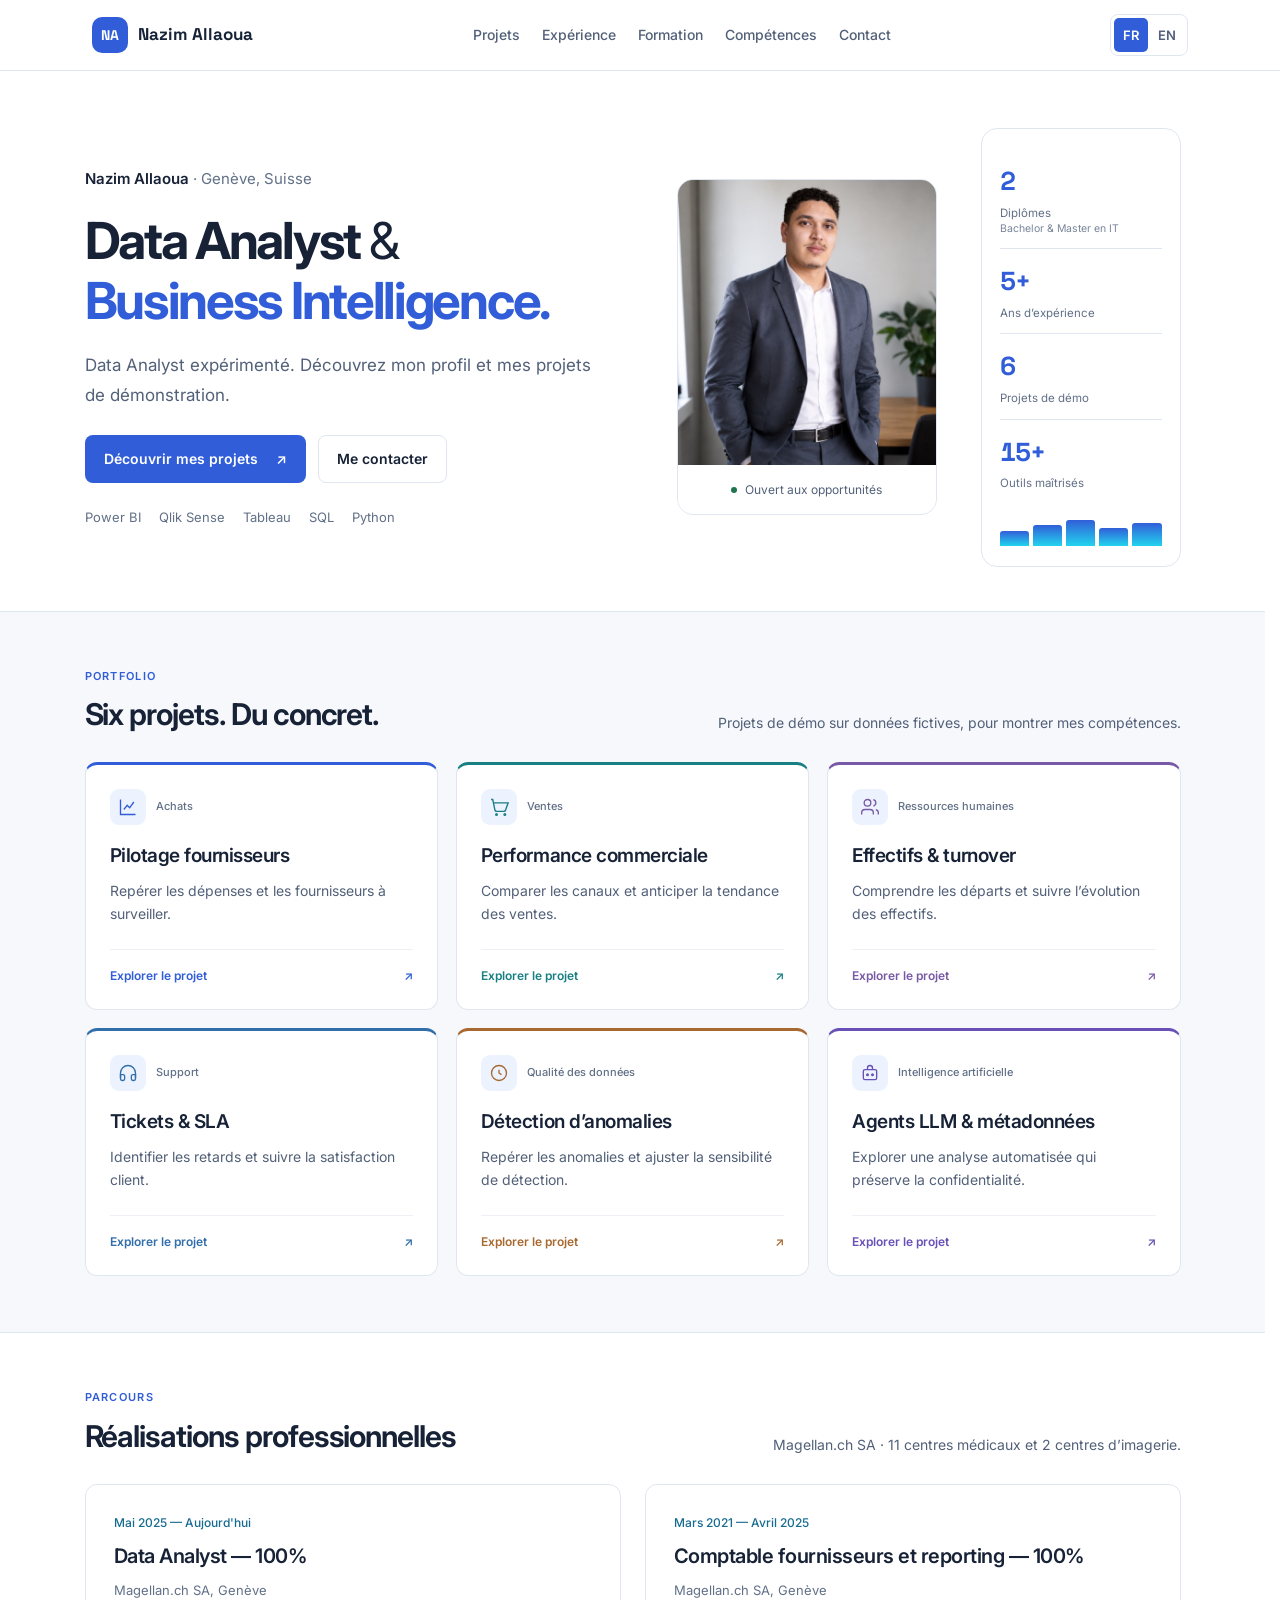
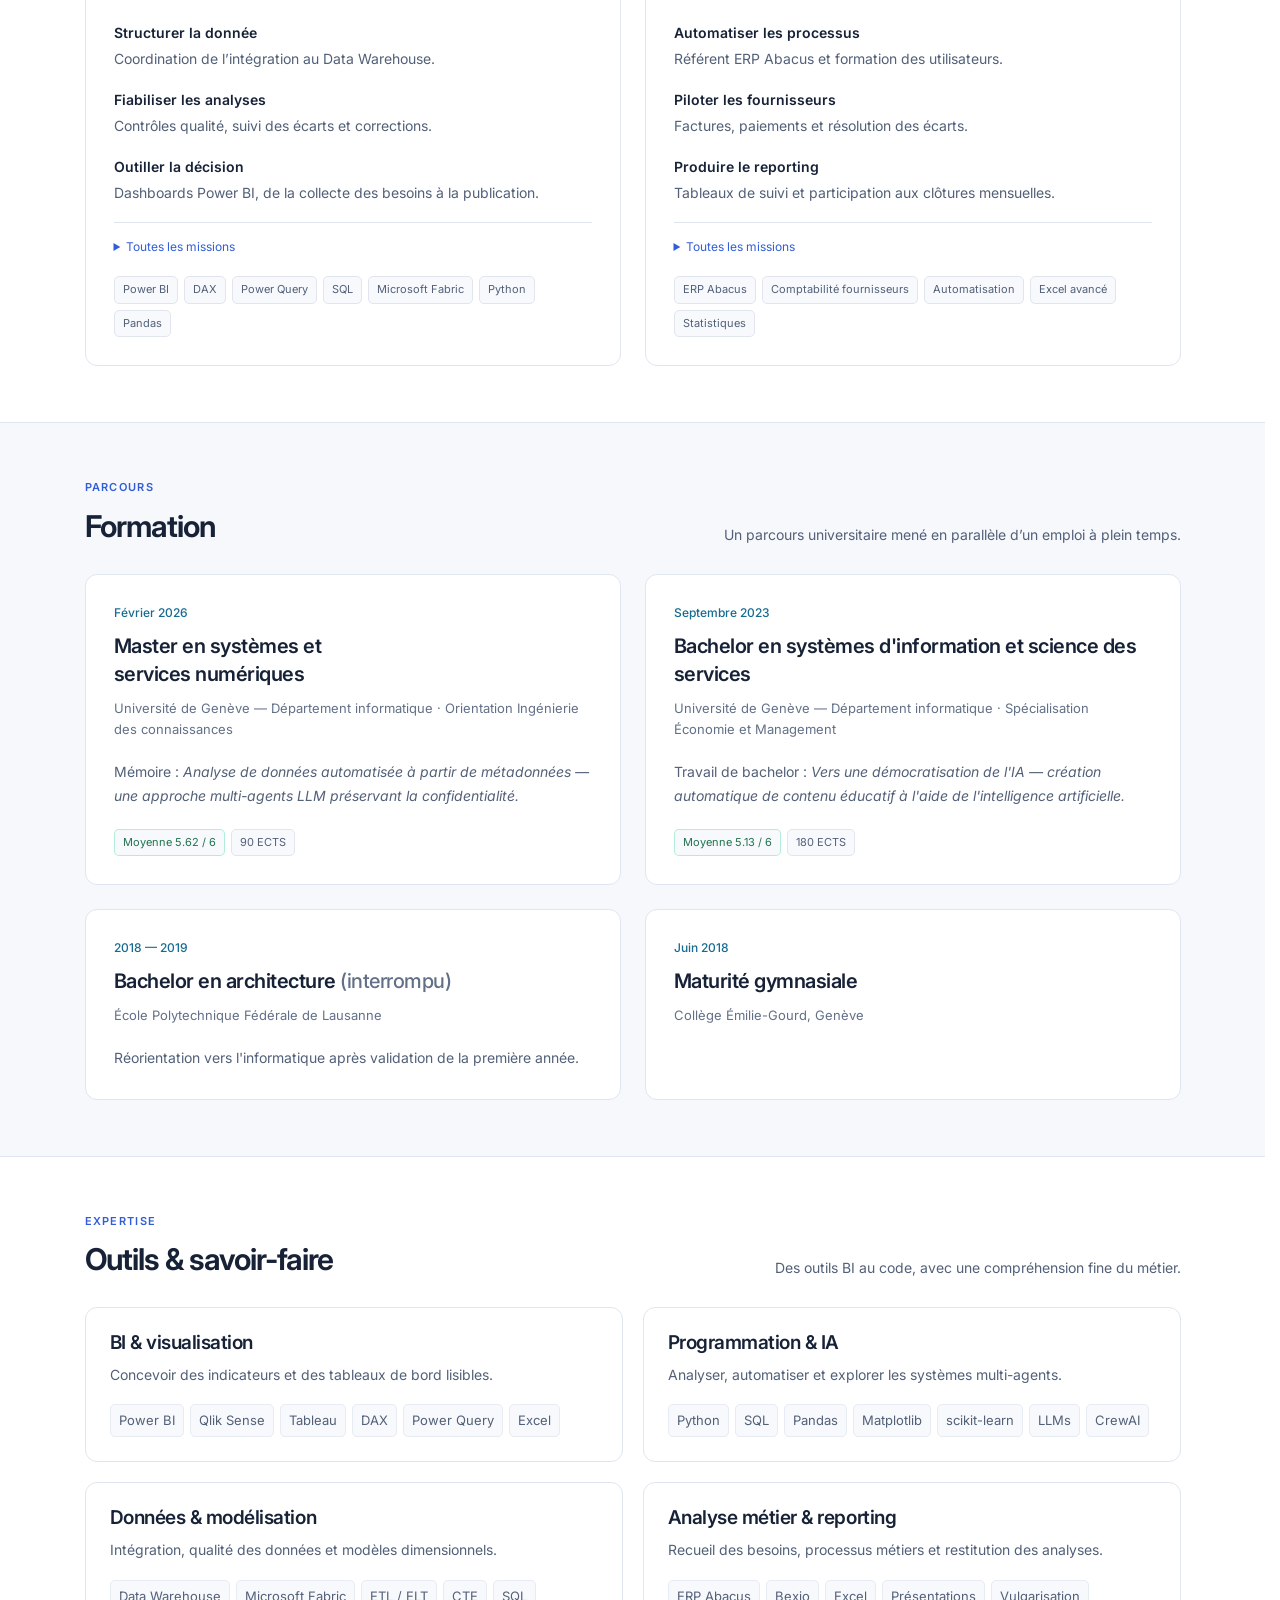
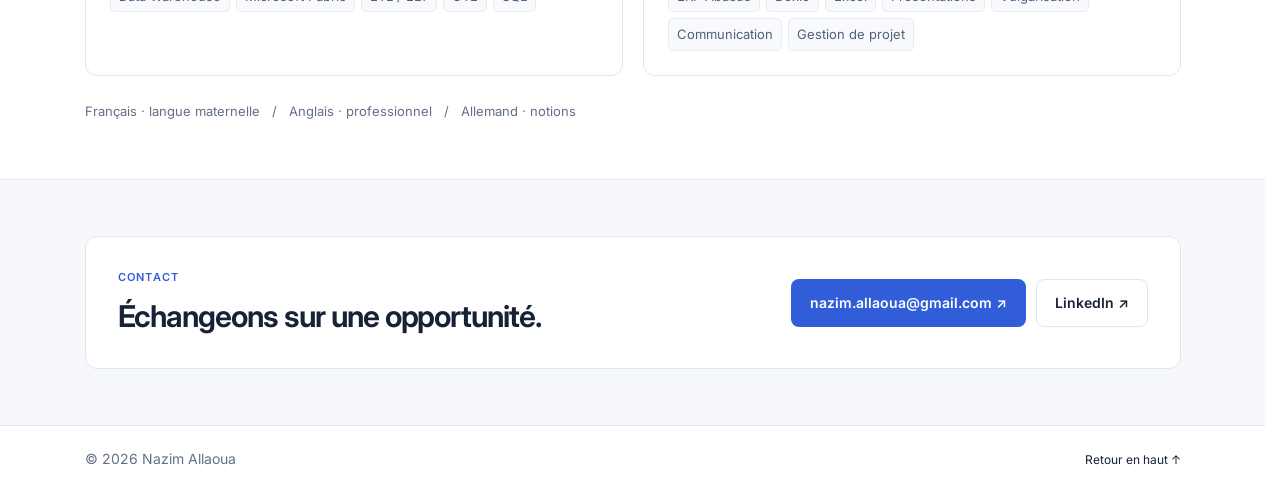
==== commit 991600e5: "Corrige la cohérence du chiffre diplômes dans la carte du hero Le label "Bachelor & Master en IT" co" ====
--- a/index.html
+++ b/index.html
@@ -9,8 +9,8 @@
 <link rel="preconnect" href="https://fonts.googleapis.com">
 <link rel="preconnect" href="https://fonts.gstatic.com" crossorigin>
 <link href="https://fonts.googleapis.com/css2?family=Inter:wght@400;500;600;700&family=Space+Grotesk:wght@500;600;700;800&display=swap" rel="stylesheet">
-<link rel="stylesheet" href="css/style.css?v=11">
-<link rel="stylesheet" href="css/home.css?v=11">
+<link rel="stylesheet" href="css/style.css?v=12">
+<link rel="stylesheet" href="css/home.css?v=12">
 </head>
 <body class="portfolio-home">
 <nav class="nav"><div class="container">
@@ -19,7 +19,7 @@
 <ul class="nav-links" id="main-menu"><li><a href="#projets"><span data-en="Projects">Projets</span></a></li><li><a href="#experience"><span data-en="Experience">Expérience</span></a></li><li><a href="#formation"><span data-en="Education">Formation</span></a></li><li><a href="#competences"><span data-en="Skills">Compétences</span></a></li><li><a href="#contact">Contact</a></li></ul>
 <div class="nav-actions"><div class="language-switch" role="group" aria-label="Langue / Language"><button type="button" data-lang="fr" aria-pressed="true" aria-label="Français">FR</button><button type="button" data-lang="en" aria-pressed="false" aria-label="English">EN</button></div></div>
 </div></nav>
-<header id="top" class="home-hero"><div class="container home-intro"><div class="intro-copy"><p class="intro-eyebrow">Nazim Allaoua <span>· <span data-en="Geneva, Switzerland">Genève, Suisse</span></span></p><h1>Data Analyst <span class="amp">&amp;</span><br><span class="blue">Business Intelligence.</span></h1><p class="intro-description"><span data-en="Experienced Data Analyst. Discover my profile and demo projects.">Data Analyst expérimenté. Découvrez mon profil et mes projets de démonstration.</span></p><div class="intro-actions"><a href="#projets" class="btn btn-primary"><span data-en="Explore my projects">Découvrir mes projets</span> <span aria-hidden="true">↗</span></a><a href="#contact" class="btn btn-ghost"><span data-en="Get in touch">Me contacter</span></a></div><div class="intro-stack"><span>Power BI</span><span>Qlik Sense</span><span>Tableau</span><span>SQL</span><span>Python</span></div></div><div class="profile-photo"><img src="assets/portrait-full-700.jpg" srcset="assets/portrait-full-700.jpg 700w, assets/portrait-full-1000.jpg 1000w" sizes="(max-width: 600px) 160px, 280px" alt="Nazim Allaoua" width="1122" height="1402" fetchpriority="high"><div class="photo-label"><span class="availability-dot"></span><span data-en="Open to opportunities">Ouvert aux opportunités</span></div></div><div class="hero-data-strip"><div class="hds-item"><strong data-count="2">0</strong><span data-en="Bachelor &amp; Master in IT">Bachelor &amp; Master en IT</span></div><div class="hds-item"><strong data-count="5" data-suffix="+">0</strong><span data-en="Years of experience">Ans d’expérience</span></div><div class="hds-item"><strong data-count="6">0</strong><span data-en="Demo projects">Projets de démo</span></div><div class="hds-item"><strong data-count="15" data-suffix="+">0</strong><span data-en="Tools mastered">Outils maîtrisés</span></div><div class="hds-bars" aria-hidden="true"><i style="--i:0"></i><i style="--i:1"></i><i style="--i:2"></i><i style="--i:3"></i><i style="--i:4"></i></div></div></div></header>
+<header id="top" class="home-hero"><div class="container home-intro"><div class="intro-copy"><p class="intro-eyebrow">Nazim Allaoua <span>· <span data-en="Geneva, Switzerland">Genève, Suisse</span></span></p><h1>Data Analyst <span class="amp">&amp;</span><br><span class="blue">Business Intelligence.</span></h1><p class="intro-description"><span data-en="Experienced Data Analyst. Discover my profile and demo projects.">Data Analyst expérimenté. Découvrez mon profil et mes projets de démonstration.</span></p><div class="intro-actions"><a href="#projets" class="btn btn-primary"><span data-en="Explore my projects">Découvrir mes projets</span> <span aria-hidden="true">↗</span></a><a href="#contact" class="btn btn-ghost"><span data-en="Get in touch">Me contacter</span></a></div><div class="intro-stack"><span>Power BI</span><span>Qlik Sense</span><span>Tableau</span><span>SQL</span><span>Python</span></div></div><div class="profile-photo"><img src="assets/portrait-full-700.jpg" srcset="assets/portrait-full-700.jpg 700w, assets/portrait-full-1000.jpg 1000w" sizes="(max-width: 600px) 160px, 280px" alt="Nazim Allaoua" width="1122" height="1402" fetchpriority="high"><div class="photo-label"><span class="availability-dot"></span><span data-en="Open to opportunities">Ouvert aux opportunités</span></div></div><div class="hero-data-strip"><div class="hds-item"><strong data-count="2">0</strong><span data-en="Degrees">Diplômes</span><span class="hds-sub" data-en="Bachelor &amp; Master in IT">Bachelor &amp; Master en IT</span></div><div class="hds-item"><strong data-count="5" data-suffix="+">0</strong><span data-en="Years of experience">Ans d’expérience</span></div><div class="hds-item"><strong data-count="6">0</strong><span data-en="Demo projects">Projets de démo</span></div><div class="hds-item"><strong data-count="15" data-suffix="+">0</strong><span data-en="Tools mastered">Outils maîtrisés</span></div><div class="hds-bars" aria-hidden="true"><i style="--i:0"></i><i style="--i:1"></i><i style="--i:2"></i><i style="--i:3"></i><i style="--i:4"></i></div></div></div></header>
 <main>
 <section id="projets" class="home-section projects-section"><div class="container"><div class="home-section-head"><div><p class="section-kicker">Portfolio</p><h2><span data-en="Six projects. Practical skills.">Six projets. Du concret.</span></h2></div><p><span data-en="Demo projects on fictional data, showcasing my skills.">Projets de démo sur données fictives, pour montrer mes compétences.</span></p></div><div class="project-grid"><a class="project-tile" href="projects/achats.html"><div class="tile-top"><span class="tile-icon" aria-hidden="true"><svg viewBox="0 0 24 24" fill="none" stroke="currentColor" stroke-width="1.6"><path d="M3 3v18h18"/><path d="M7 15l4-5 3 3 5-7"/></svg></span><span class="tile-category"><span data-en="Purchasing">Achats</span></span></div><h3><span data-en="Supplier management">Pilotage fournisseurs</span></h3><p><span data-en="Identify spending and suppliers that need attention.">Repérer les dépenses et les fournisseurs à surveiller.</span></p><div class="tile-bottom"><span><span data-en="Explore project">Explorer le projet</span></span><span aria-hidden="true">↗</span></div></a><a class="project-tile" href="projects/ventes.html"><div class="tile-top"><span class="tile-icon" aria-hidden="true"><svg viewBox="0 0 24 24" fill="none" stroke="currentColor" stroke-width="1.6"><circle cx="9" cy="21" r="1"/><circle cx="19" cy="21" r="1"/><path d="M2.5 3h2l2.6 12.6a2 2 0 0 0 2 1.6h8.8a2 2 0 0 0 2-1.6L23 7H6"/></svg></span><span class="tile-category"><span data-en="Sales">Ventes</span></span></div><h3><span data-en="Sales performance">Performance commerciale</span></h3><p><span data-en="Compare channels and forecast sales trends.">Comparer les canaux et anticiper la tendance des ventes.</span></p><div class="tile-bottom"><span><span data-en="Explore project">Explorer le projet</span></span><span aria-hidden="true">↗</span></div></a><a class="project-tile" href="projects/rh.html"><div class="tile-top"><span class="tile-icon" aria-hidden="true"><svg viewBox="0 0 24 24" fill="none" stroke="currentColor" stroke-width="1.6"><path d="M16 21v-2a4 4 0 0 0-4-4H6a4 4 0 0 0-4 4v2"/><circle cx="9" cy="7" r="4"/><path d="M22 21v-2a4 4 0 0 0-3-3.87"/><path d="M16 3.13a4 4 0 0 1 0 7.75"/></svg></span><span class="tile-category"><span data-en="Human resources">Ressources humaines</span></span></div><h3><span data-en="Headcount &amp; turnover">Effectifs &amp; turnover</span></h3><p><span data-en="Understand departures and monitor headcount changes.">Comprendre les départs et suivre l’évolution des effectifs.</span></p><div class="tile-bottom"><span><span data-en="Explore project">Explorer le projet</span></span><span aria-hidden="true">↗</span></div></a><a class="project-tile" href="projects/support.html"><div class="tile-top"><span class="tile-icon" aria-hidden="true"><svg viewBox="0 0 24 24" fill="none" stroke="currentColor" stroke-width="1.6"><path d="M3 18v-6a9 9 0 0 1 18 0v6"/><path d="M21 19a2 2 0 0 1-2 2h-1a2 2 0 0 1-2-2v-3a2 2 0 0 1 2-2h3zM3 19a2 2 0 0 0 2 2h1a2 2 0 0 0 2-2v-3a2 2 0 0 0-2-2H3z"/></svg></span><span class="tile-category"><span data-en="Support">Support</span></span></div><h3><span data-en="Tickets &amp; SLAs">Tickets &amp; SLA</span></h3><p><span data-en="Identify delays and monitor customer satisfaction.">Identifier les retards et suivre la satisfaction client.</span></p><div class="tile-bottom"><span><span data-en="Explore project">Explorer le projet</span></span><span aria-hidden="true">↗</span></div></a><a class="project-tile" href="projects/qualite-donnees.html"><div class="tile-top"><span class="tile-icon" aria-hidden="true"><svg viewBox="0 0 24 24" fill="none" stroke="currentColor" stroke-width="1.6"><circle cx="12" cy="12" r="9"/><path d="M12 8v4l3 2"/></svg></span><span class="tile-category"><span data-en="Data quality">Qualité des données</span></span></div><h3><span data-en="Anomaly detection">Détection d’anomalies</span></h3><p><span data-en="Find anomalies and adjust detection sensitivity.">Repérer les anomalies et ajuster la sensibilité de détection.</span></p><div class="tile-bottom"><span><span data-en="Explore project">Explorer le projet</span></span><span aria-hidden="true">↗</span></div></a><a class="project-tile" href="projects/ia.html"><div class="tile-top"><span class="tile-icon" aria-hidden="true"><svg viewBox="0 0 24 24" fill="none" stroke="currentColor" stroke-width="1.6"><rect x="4" y="8" width="16" height="12" rx="2"/><path d="M9 8V6a3 3 0 0 1 6 0v2"/><circle cx="9" cy="14" r="1"/><circle cx="15" cy="14" r="1"/></svg></span><span class="tile-category"><span data-en="Artificial intelligence">Intelligence artificielle</span></span></div><h3><span data-en="LLM agents &amp; metadata">Agents LLM &amp; métadonnées</span></h3><p><span data-en="Explore automated analysis that preserves privacy.">Explorer une analyse automatisée qui préserve la confidentialité.</span></p><div class="tile-bottom"><span><span data-en="Explore project">Explorer le projet</span></span><span aria-hidden="true">↗</span></div></a></div></div></section>
 <section id="experience" class="home-section resume-section">
@@ -93,4 +93,4 @@
 <section id="contact" class="home-section"><div class="container"><div class="contact-banner"><div><p class="section-kicker">Contact</p><h2><span data-en="Let’s discuss an opportunity.">Échangeons sur une opportunité.</span></h2></div><div class="contact-buttons"><a class="btn btn-primary" href="mailto:nazim.allaoua@gmail.com">nazim.allaoua@gmail.com ↗</a><a class="btn btn-ghost" href="https://www.linkedin.com/in/nazim-allaoua" target="_blank" rel="noopener">LinkedIn ↗</a></div></div></div></section>
 </main>
 <footer><div class="container"><p>© 2026 Nazim Allaoua</p><a href="#top"><span data-en="Back to top ↑">Retour en haut ↑</span></a></div></footer>
-<script src="js/translations.js?v=11"></script><script src="js/i18n.js?v=11"></script><script src="js/main.js?v=11"></script></body></html>
+<script src="js/translations.js?v=12"></script><script src="js/i18n.js?v=12"></script><script src="js/main.js?v=12"></script></body></html>
--- a/css/home.css
+++ b/css/home.css
@@ -18,6 +18,7 @@
 .hds-item + .hds-item { border-top:1px solid var(--border); }
 .hds-item strong { display:block; font-family:"Space Grotesk",sans-serif; font-size:26px; font-weight:700; letter-spacing:-.02em; color:var(--accent); font-variant-numeric:tabular-nums; }
 .hds-item span { display:block; font-size:11.5px; line-height:1.35; color:var(--text-faint); margin-top:3px; }
+.hds-item .hds-sub { font-size:10.5px; margin-top:1px; opacity:.85; }
 .hds-bars { display:flex; align-items:flex-end; gap:4px; height:26px; margin-top:16px; }
 .hds-bars i { flex:1; height:100%; border-radius:3px 3px 0 0; background:linear-gradient(180deg,var(--accent),#22d3ee); transform-origin:bottom; animation:hdsGrow 2.2s ease-in-out infinite; animation-delay:calc(var(--i) * .18s); }
 .hds-bars i:nth-child(1) { height:55%; } .hds-bars i:nth-child(2) { height:80%; } .hds-bars i:nth-child(3) { height:100%; } .hds-bars i:nth-child(4) { height:68%; } .hds-bars i:nth-child(5) { height:88%; }
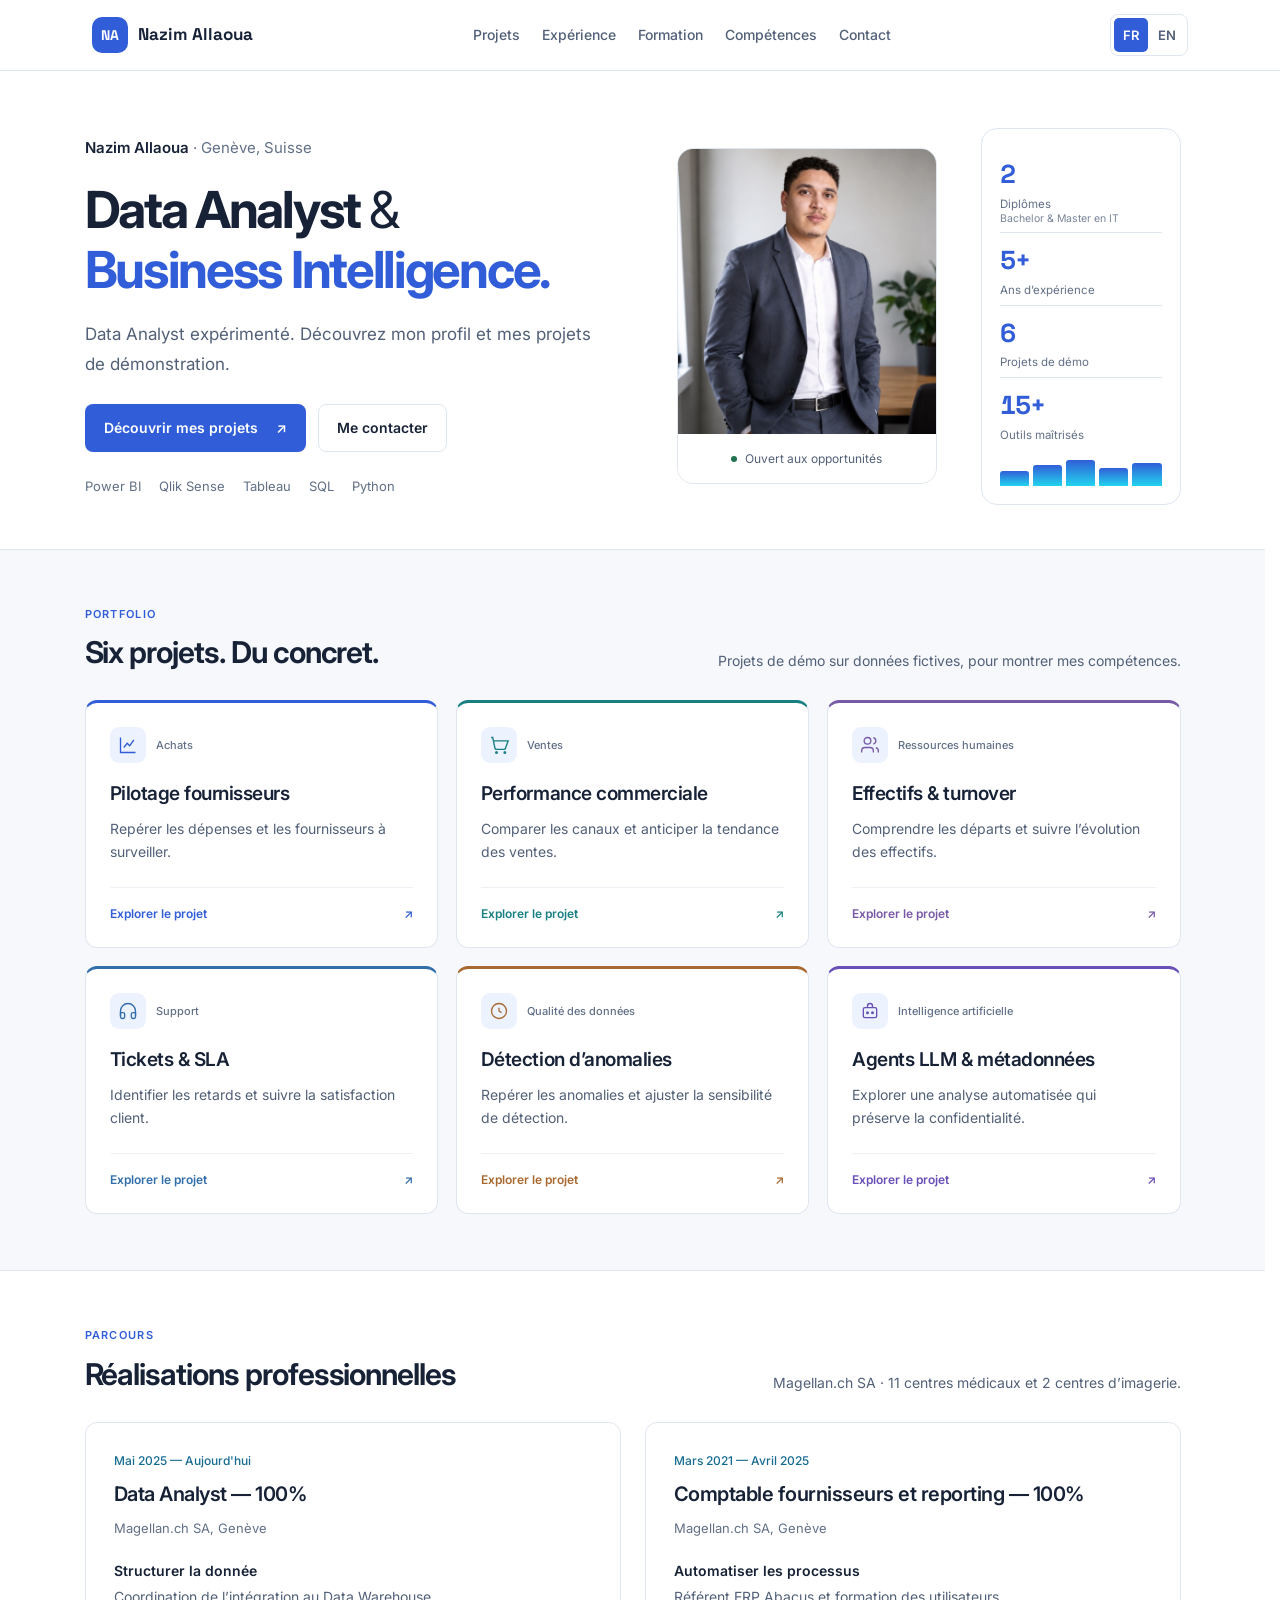
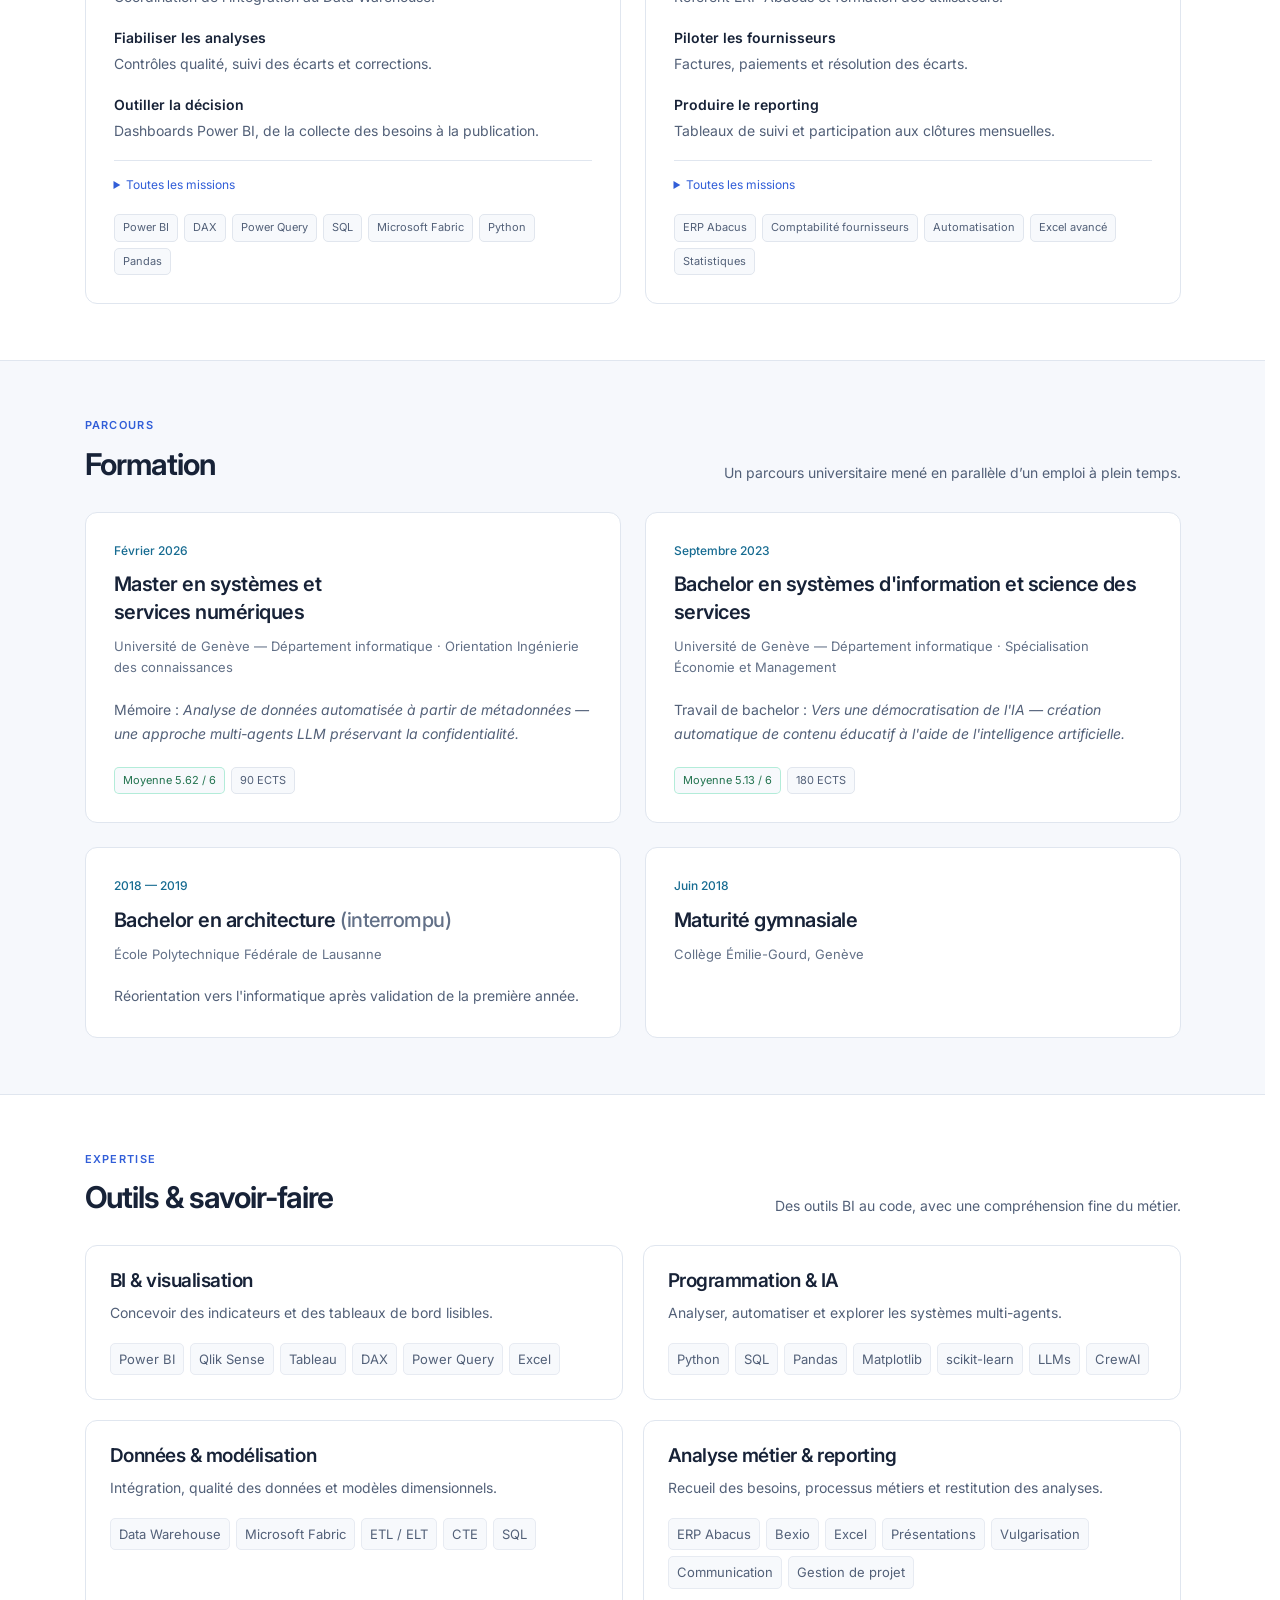
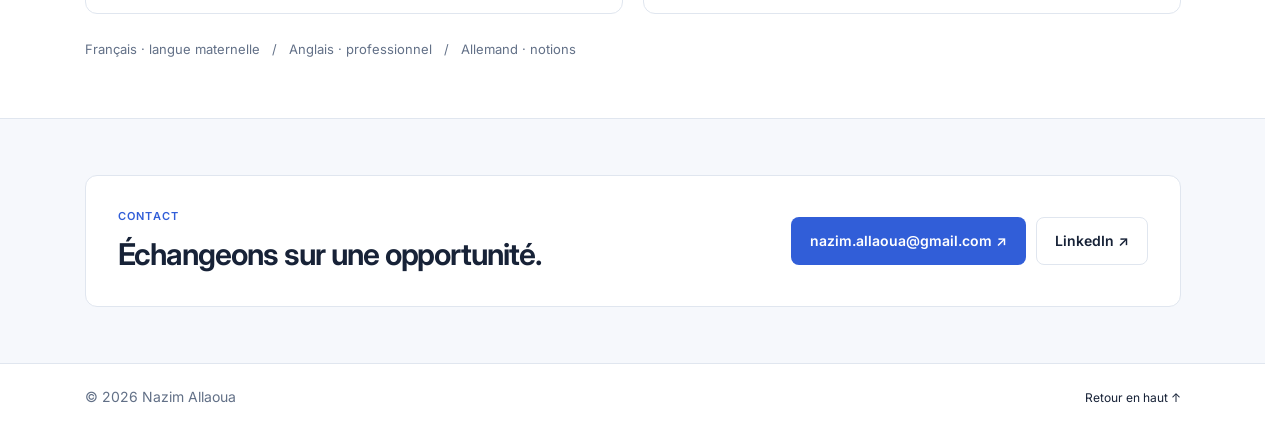
==== commit 38463230: "Réduit la hauteur de la carte de stats dans le hero Resserre l'espacement vertical entre les chiffre" ====
--- a/index.html
+++ b/index.html
@@ -9,8 +9,8 @@
 <link rel="preconnect" href="https://fonts.googleapis.com">
 <link rel="preconnect" href="https://fonts.gstatic.com" crossorigin>
 <link href="https://fonts.googleapis.com/css2?family=Inter:wght@400;500;600;700&family=Space+Grotesk:wght@500;600;700;800&display=swap" rel="stylesheet">
-<link rel="stylesheet" href="css/style.css?v=12">
-<link rel="stylesheet" href="css/home.css?v=12">
+<link rel="stylesheet" href="css/style.css?v=13">
+<link rel="stylesheet" href="css/home.css?v=13">
 </head>
 <body class="portfolio-home">
 <nav class="nav"><div class="container">
@@ -93,4 +93,4 @@
 <section id="contact" class="home-section"><div class="container"><div class="contact-banner"><div><p class="section-kicker">Contact</p><h2><span data-en="Let’s discuss an opportunity.">Échangeons sur une opportunité.</span></h2></div><div class="contact-buttons"><a class="btn btn-primary" href="mailto:nazim.allaoua@gmail.com">nazim.allaoua@gmail.com ↗</a><a class="btn btn-ghost" href="https://www.linkedin.com/in/nazim-allaoua" target="_blank" rel="noopener">LinkedIn ↗</a></div></div></div></section>
 </main>
 <footer><div class="container"><p>© 2026 Nazim Allaoua</p><a href="#top"><span data-en="Back to top ↑">Retour en haut ↑</span></a></div></footer>
-<script src="js/translations.js?v=12"></script><script src="js/i18n.js?v=12"></script><script src="js/main.js?v=12"></script></body></html>
+<script src="js/translations.js?v=13"></script><script src="js/i18n.js?v=13"></script><script src="js/main.js?v=13"></script></body></html>
--- a/css/home.css
+++ b/css/home.css
@@ -13,13 +13,13 @@
 .portfolio-home .btn { border-radius:8px; font-size:14px; padding:12px 18px; min-height:46px; gap:18px; }
 .portfolio-home .btn-ghost { background:#fff; border-color:var(--border); }
 .intro-stack { display:flex; gap:18px; flex-wrap:wrap; color:var(--text-faint); font-size:13px; margin-top:24px; }
-.hero-data-strip { display:flex; flex-direction:column; border:1px solid var(--border); border-radius:16px; background:#fff; padding:20px 18px; align-self:stretch; justify-content:center; }
-.hds-item { padding:12px 0; }
+.hero-data-strip { display:flex; flex-direction:column; border:1px solid var(--border); border-radius:16px; background:#fff; padding:18px; align-self:center; }
+.hds-item { padding:7px 0; }
 .hds-item + .hds-item { border-top:1px solid var(--border); }
 .hds-item strong { display:block; font-family:"Space Grotesk",sans-serif; font-size:26px; font-weight:700; letter-spacing:-.02em; color:var(--accent); font-variant-numeric:tabular-nums; }
-.hds-item span { display:block; font-size:11.5px; line-height:1.35; color:var(--text-faint); margin-top:3px; }
-.hds-item .hds-sub { font-size:10.5px; margin-top:1px; opacity:.85; }
-.hds-bars { display:flex; align-items:flex-end; gap:4px; height:26px; margin-top:16px; }
+.hds-item span { display:block; font-size:11.5px; line-height:1.3; color:var(--text-faint); margin-top:1px; }
+.hds-item .hds-sub { font-size:10.5px; margin-top:0; opacity:.85; }
+.hds-bars { display:flex; align-items:flex-end; gap:4px; height:26px; margin-top:10px; }
 .hds-bars i { flex:1; height:100%; border-radius:3px 3px 0 0; background:linear-gradient(180deg,var(--accent),#22d3ee); transform-origin:bottom; animation:hdsGrow 2.2s ease-in-out infinite; animation-delay:calc(var(--i) * .18s); }
 .hds-bars i:nth-child(1) { height:55%; } .hds-bars i:nth-child(2) { height:80%; } .hds-bars i:nth-child(3) { height:100%; } .hds-bars i:nth-child(4) { height:68%; } .hds-bars i:nth-child(5) { height:88%; }
 @keyframes hdsGrow { 0%,100% { transform:scaleY(.32); opacity:.55; } 50% { transform:scaleY(1); opacity:1; } }
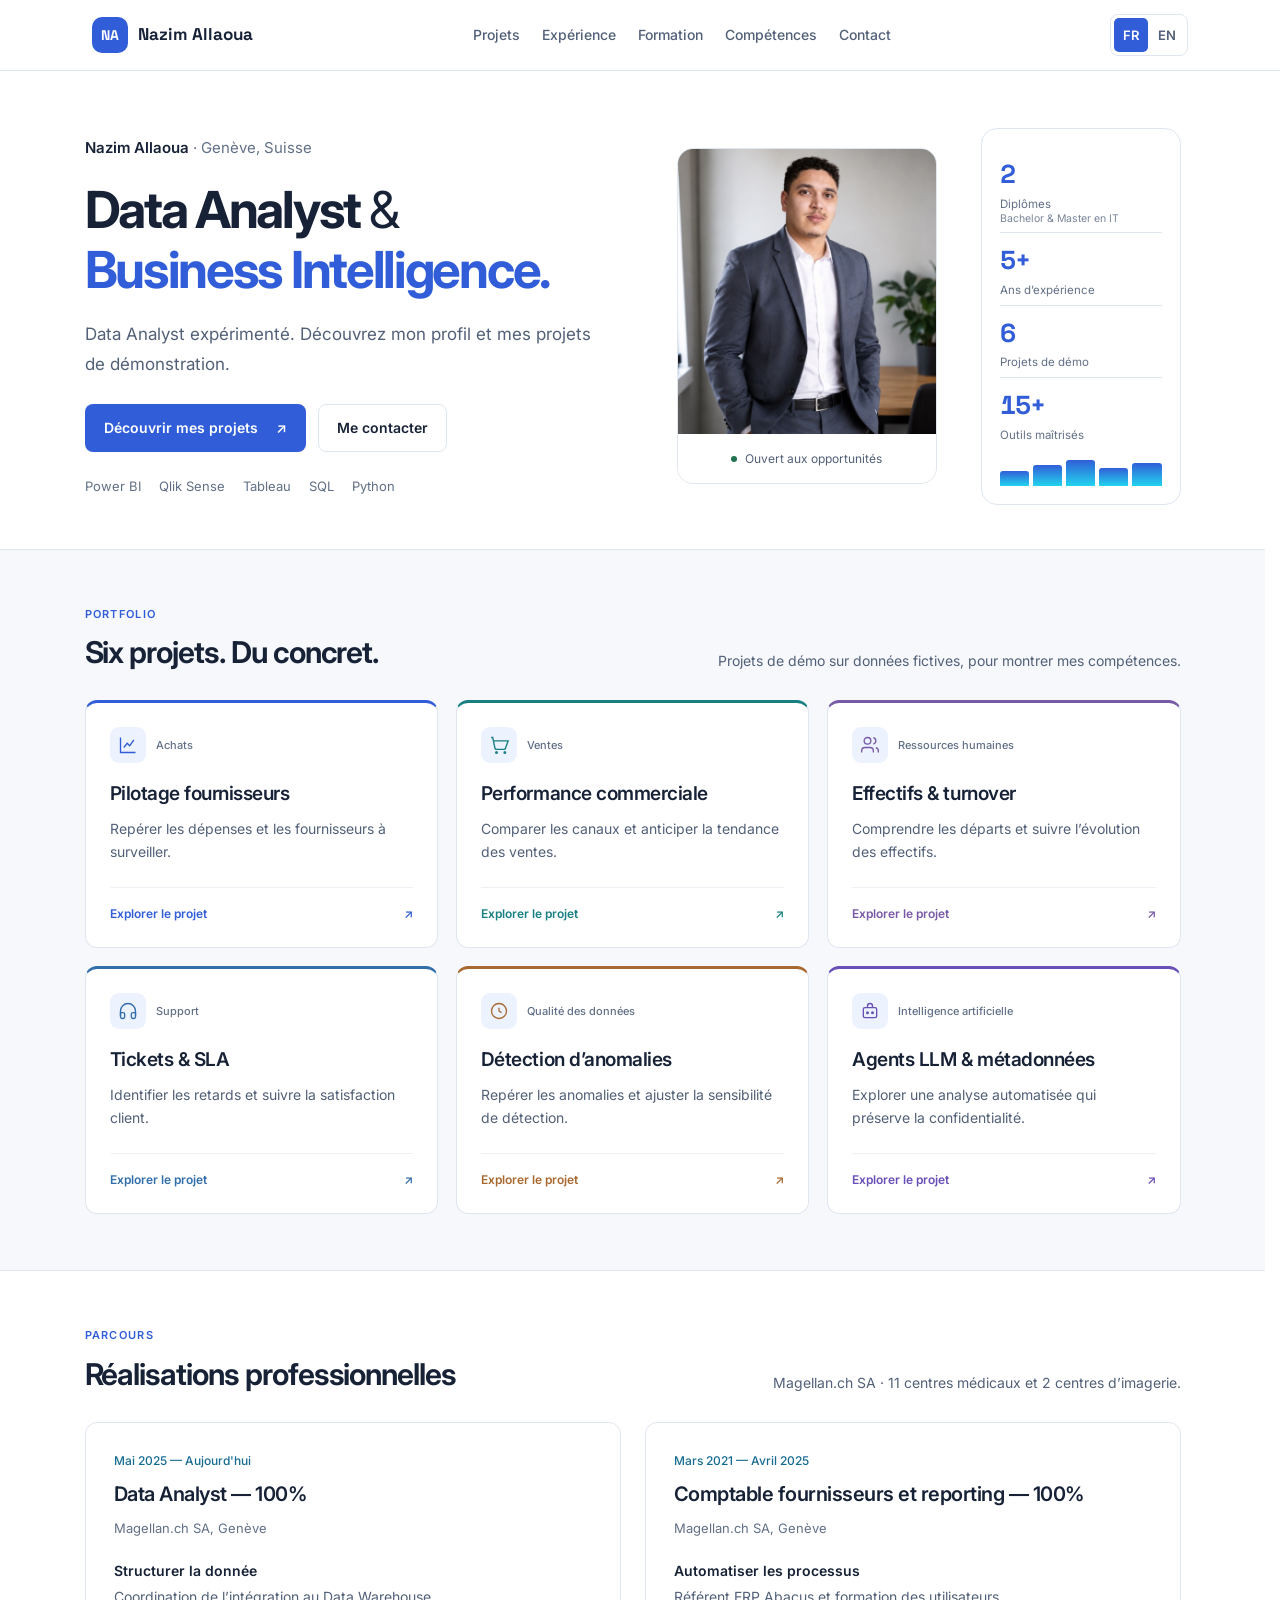
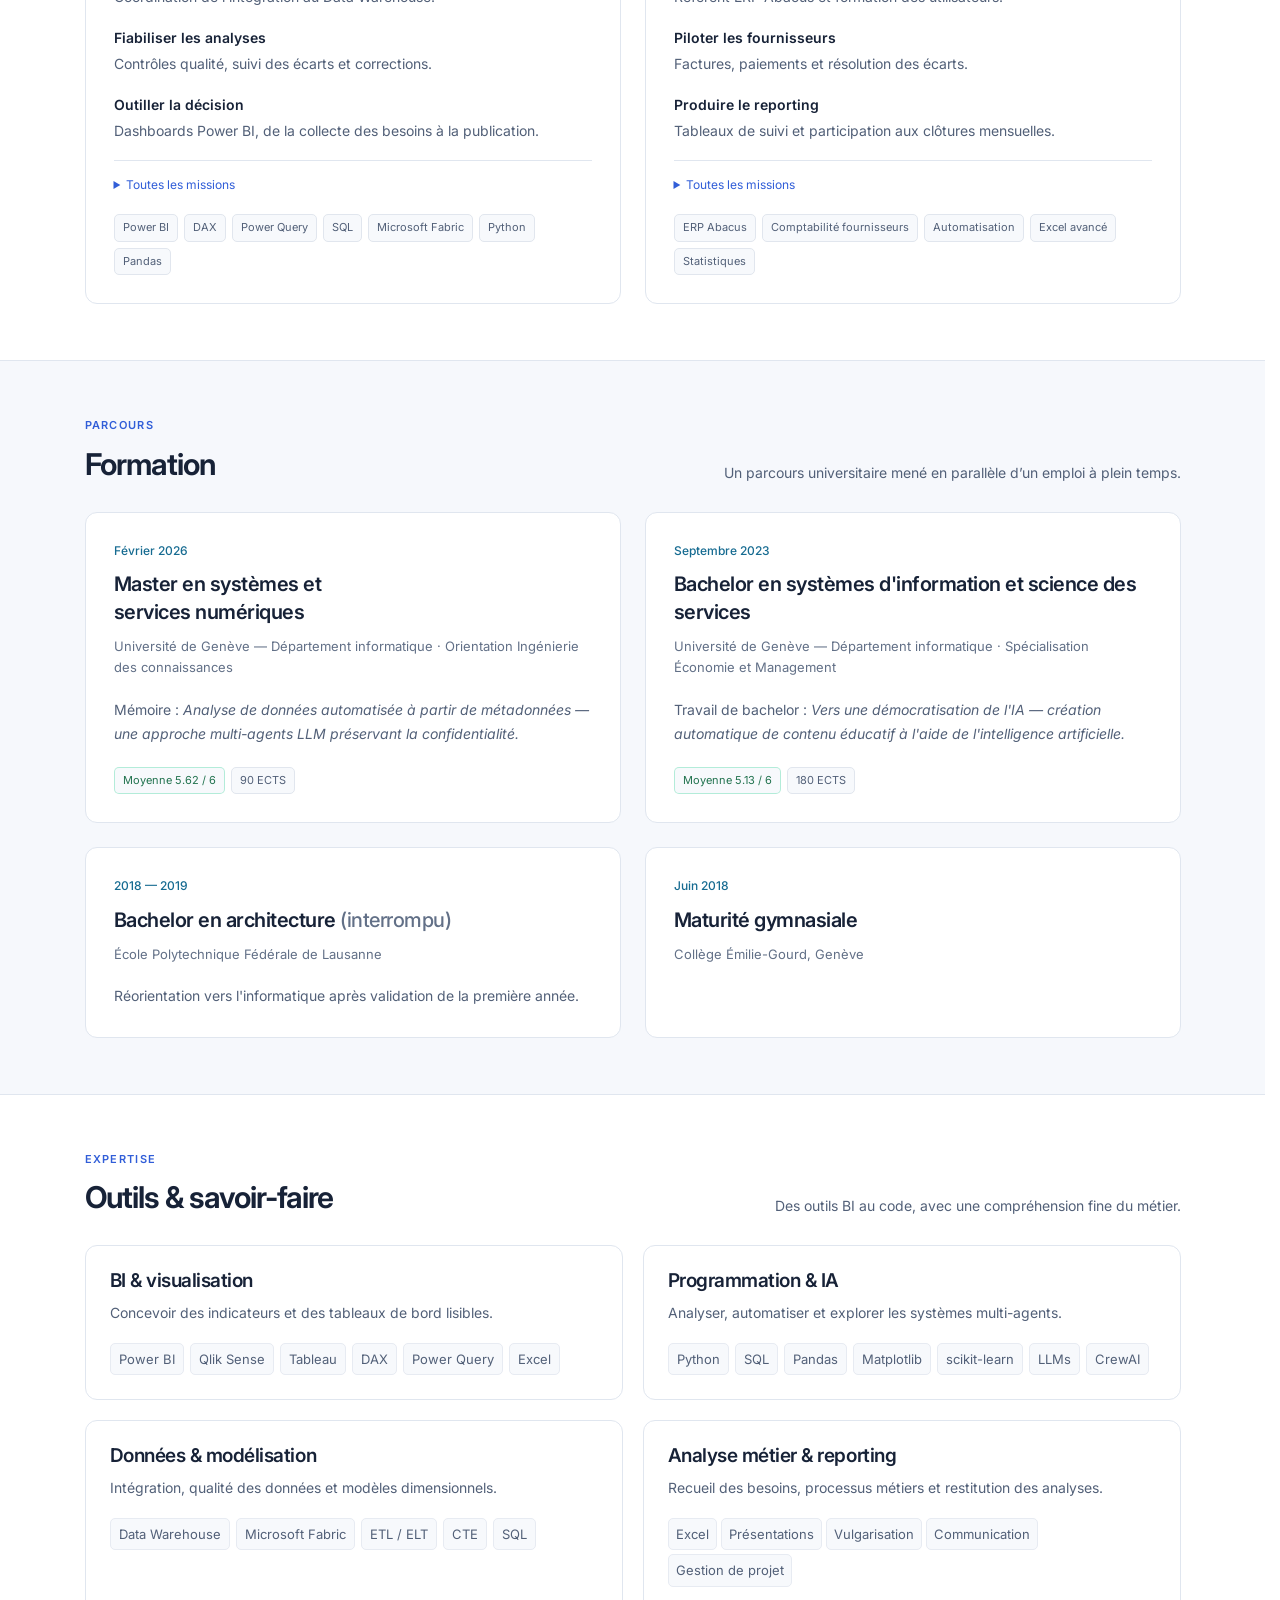
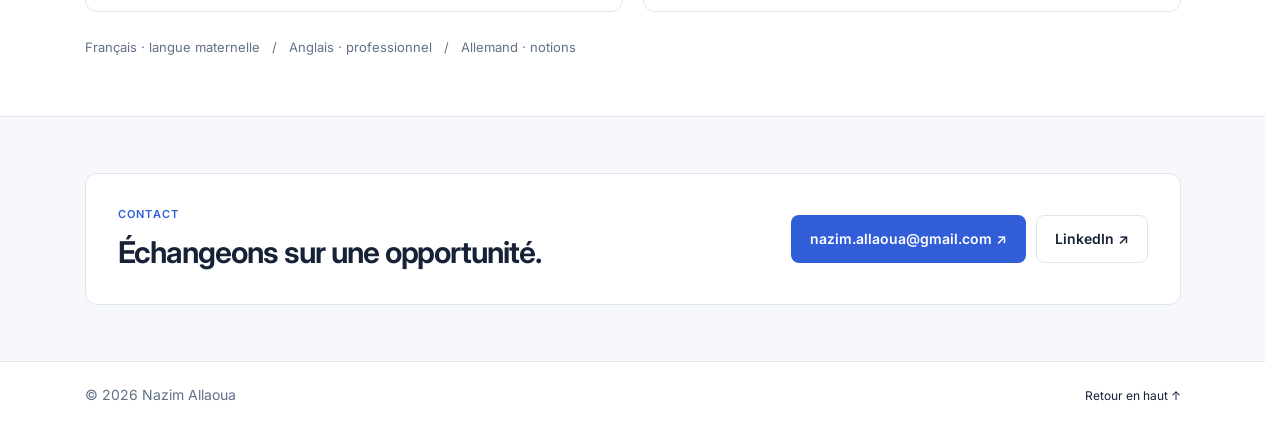
==== commit f1a1eb95: "Retire Bexio et ERP Abacus de la carte Analyse métier & reporting Les badges restants (Excel, Présen" ====
--- a/index.html
+++ b/index.html
@@ -9,8 +9,8 @@
 <link rel="preconnect" href="https://fonts.googleapis.com">
 <link rel="preconnect" href="https://fonts.gstatic.com" crossorigin>
 <link href="https://fonts.googleapis.com/css2?family=Inter:wght@400;500;600;700&family=Space+Grotesk:wght@500;600;700;800&display=swap" rel="stylesheet">
-<link rel="stylesheet" href="css/style.css?v=13">
-<link rel="stylesheet" href="css/home.css?v=13">
+<link rel="stylesheet" href="css/style.css?v=14">
+<link rel="stylesheet" href="css/home.css?v=14">
 </head>
 <body class="portfolio-home">
 <nav class="nav"><div class="container">
@@ -89,8 +89,8 @@
     </div>
   </div>
 </section>
-<section id="competences" class="home-section"><div class="container"><div class="home-section-head"><div><p class="section-kicker">Expertise</p><h2><span data-en="Tools &amp; expertise">Outils &amp; savoir-faire</span></h2></div><p><span data-en="BI tools, code, and a sharp grasp of the business.">Des outils BI au code, avec une compréhension fine du métier.</span></p></div><div class="skill-grid skills-focused"><div class="skill-cat"><h3><span data-en="BI &amp; visualisation">BI &amp; visualisation</span></h3><p><span data-en="Design clear indicators and dashboards.">Concevoir des indicateurs et des tableaux de bord lisibles.</span></p><div class="chip-row"><span class="chip">Power BI</span><span class="chip">Qlik Sense</span><span class="chip">Tableau</span><span class="chip">DAX</span><span class="chip">Power Query</span><span class="chip">Excel</span></div></div><div class="skill-cat"><h3><span data-en="Programming &amp; AI">Programmation &amp; IA</span></h3><p><span data-en="Analyse, automate and explore multi-agent systems.">Analyser, automatiser et explorer les systèmes multi-agents.</span></p><div class="chip-row"><span class="chip">Python</span><span class="chip">SQL</span><span class="chip">Pandas</span><span class="chip">Matplotlib</span><span class="chip">scikit-learn</span><span class="chip">LLMs</span><span class="chip">CrewAI</span></div></div><div class="skill-cat"><h3><span data-en="Data &amp; modelling">Données &amp; modélisation</span></h3><p><span data-en="Integration, data quality and dimensional models.">Intégration, qualité des données et modèles dimensionnels.</span></p><div class="chip-row"><span class="chip">Data Warehouse</span><span class="chip">Microsoft Fabric</span><span class="chip">ETL / ELT</span><span class="chip">CTE</span><span class="chip">SQL</span></div></div><div class="skill-cat"><h3><span data-en="Business analysis &amp; reporting">Analyse métier &amp; reporting</span></h3><p><span data-en="Requirements gathering, business processes and communicating findings.">Recueil des besoins, processus métiers et restitution des analyses.</span></p><div class="chip-row"><span class="chip">ERP Abacus</span><span class="chip">Bexio</span><span class="chip">Excel</span><span class="chip"><span data-en="Presentations">Présentations</span></span><span class="chip"><span data-en="Simplifying complex topics">Vulgarisation</span></span><span class="chip">Communication</span><span class="chip"><span data-en="Project management">Gestion de projet</span></span></div></div></div><p class="language-note"><span data-en="French · native &amp;nbsp; / &amp;nbsp; English · professional &amp;nbsp; / &amp;nbsp; German · basic">Français · langue maternelle &nbsp; / &nbsp; Anglais · professionnel &nbsp; / &nbsp; Allemand · notions</span></p></div></section>
+<section id="competences" class="home-section"><div class="container"><div class="home-section-head"><div><p class="section-kicker">Expertise</p><h2><span data-en="Tools &amp; expertise">Outils &amp; savoir-faire</span></h2></div><p><span data-en="BI tools, code, and a sharp grasp of the business.">Des outils BI au code, avec une compréhension fine du métier.</span></p></div><div class="skill-grid skills-focused"><div class="skill-cat"><h3><span data-en="BI &amp; visualisation">BI &amp; visualisation</span></h3><p><span data-en="Design clear indicators and dashboards.">Concevoir des indicateurs et des tableaux de bord lisibles.</span></p><div class="chip-row"><span class="chip">Power BI</span><span class="chip">Qlik Sense</span><span class="chip">Tableau</span><span class="chip">DAX</span><span class="chip">Power Query</span><span class="chip">Excel</span></div></div><div class="skill-cat"><h3><span data-en="Programming &amp; AI">Programmation &amp; IA</span></h3><p><span data-en="Analyse, automate and explore multi-agent systems.">Analyser, automatiser et explorer les systèmes multi-agents.</span></p><div class="chip-row"><span class="chip">Python</span><span class="chip">SQL</span><span class="chip">Pandas</span><span class="chip">Matplotlib</span><span class="chip">scikit-learn</span><span class="chip">LLMs</span><span class="chip">CrewAI</span></div></div><div class="skill-cat"><h3><span data-en="Data &amp; modelling">Données &amp; modélisation</span></h3><p><span data-en="Integration, data quality and dimensional models.">Intégration, qualité des données et modèles dimensionnels.</span></p><div class="chip-row"><span class="chip">Data Warehouse</span><span class="chip">Microsoft Fabric</span><span class="chip">ETL / ELT</span><span class="chip">CTE</span><span class="chip">SQL</span></div></div><div class="skill-cat"><h3><span data-en="Business analysis &amp; reporting">Analyse métier &amp; reporting</span></h3><p><span data-en="Requirements gathering, business processes and communicating findings.">Recueil des besoins, processus métiers et restitution des analyses.</span></p><div class="chip-row chip-row-tight"><span class="chip">Excel</span><span class="chip"><span data-en="Presentations">Présentations</span></span><span class="chip"><span data-en="Simplifying complex topics">Vulgarisation</span></span><span class="chip">Communication</span><span class="chip"><span data-en="Project management">Gestion de projet</span></span></div></div></div><p class="language-note"><span data-en="French · native &amp;nbsp; / &amp;nbsp; English · professional &amp;nbsp; / &amp;nbsp; German · basic">Français · langue maternelle &nbsp; / &nbsp; Anglais · professionnel &nbsp; / &nbsp; Allemand · notions</span></p></div></section>
 <section id="contact" class="home-section"><div class="container"><div class="contact-banner"><div><p class="section-kicker">Contact</p><h2><span data-en="Let’s discuss an opportunity.">Échangeons sur une opportunité.</span></h2></div><div class="contact-buttons"><a class="btn btn-primary" href="mailto:nazim.allaoua@gmail.com">nazim.allaoua@gmail.com ↗</a><a class="btn btn-ghost" href="https://www.linkedin.com/in/nazim-allaoua" target="_blank" rel="noopener">LinkedIn ↗</a></div></div></div></section>
 </main>
 <footer><div class="container"><p>© 2026 Nazim Allaoua</p><a href="#top"><span data-en="Back to top ↑">Retour en haut ↑</span></a></div></footer>
-<script src="js/translations.js?v=13"></script><script src="js/i18n.js?v=13"></script><script src="js/main.js?v=13"></script></body></html>
+<script src="js/translations.js?v=14"></script><script src="js/i18n.js?v=14"></script><script src="js/main.js?v=14"></script></body></html>
--- a/css/home.css
+++ b/css/home.css
@@ -63,6 +63,8 @@
 .skill-cat h4 { font-size:16px; line-height:1.4; margin-bottom:18px; letter-spacing:-.015em; }
 .skill-cat h4::before { display:none; }
 .chip-row { gap:6px; margin:0; }
+.chip-row.chip-row-tight { gap:4px; }
+.chip-row.chip-row-tight .chip { padding:5px 7px; }
 .chip { font-size:12px; padding:5px 8px; border-radius:5px; background:#f7f9fc; border-color:#e7ebf2; }
 #competences .card { box-shadow:none; border-radius:12px; padding:24px; }
 #competences .card h3 { font-size:18px; }
